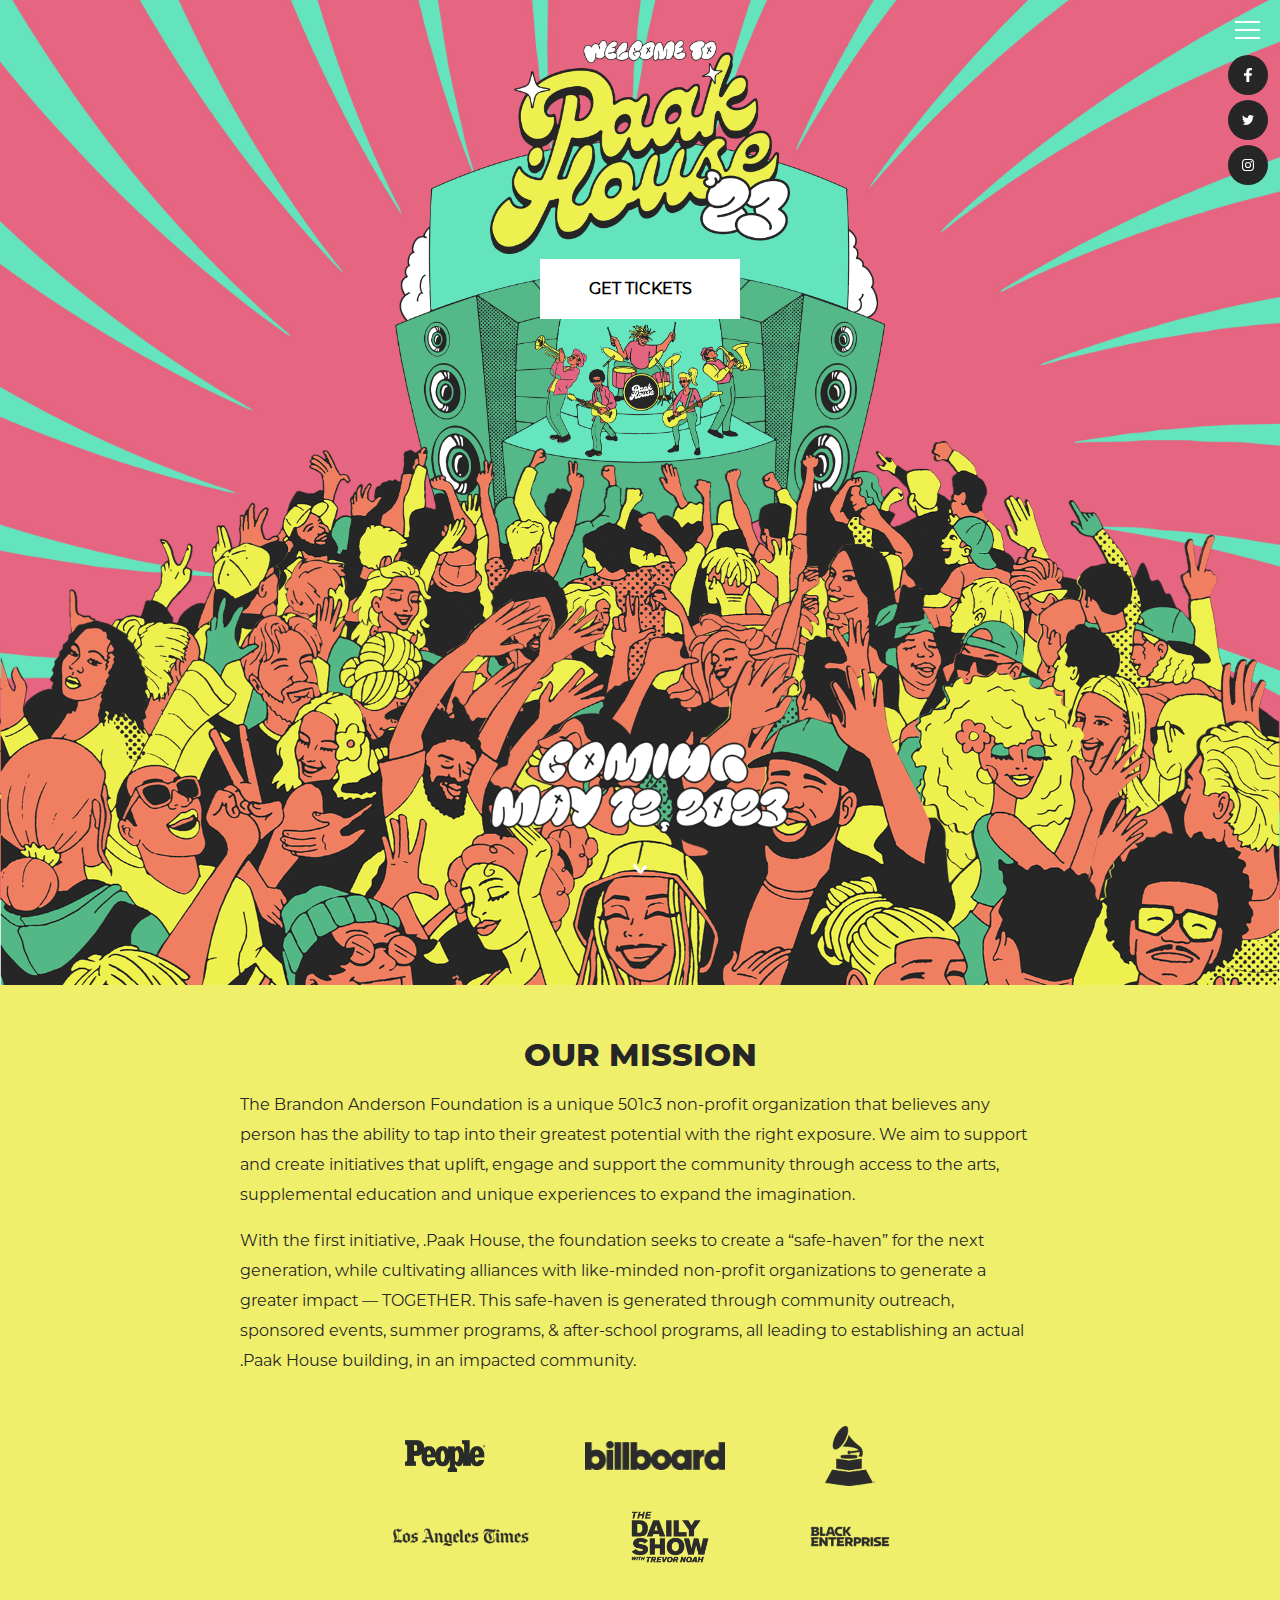
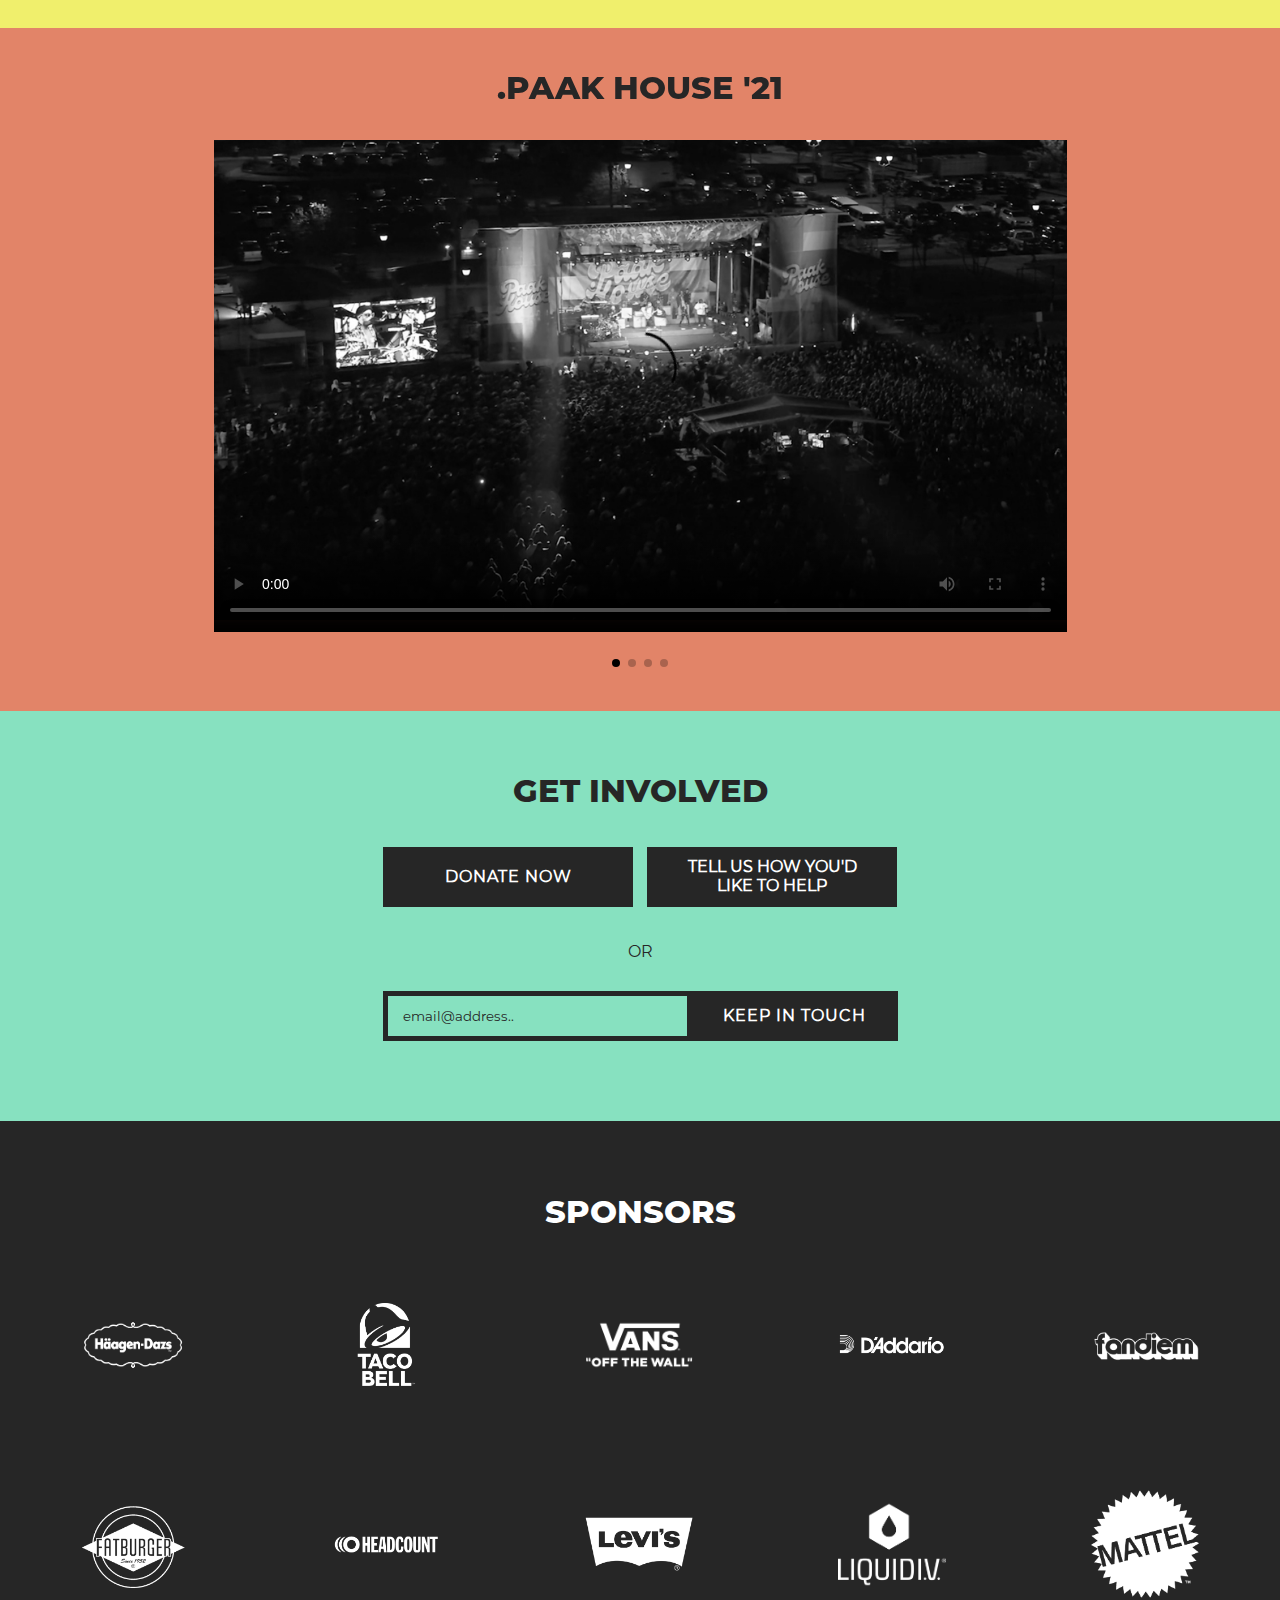
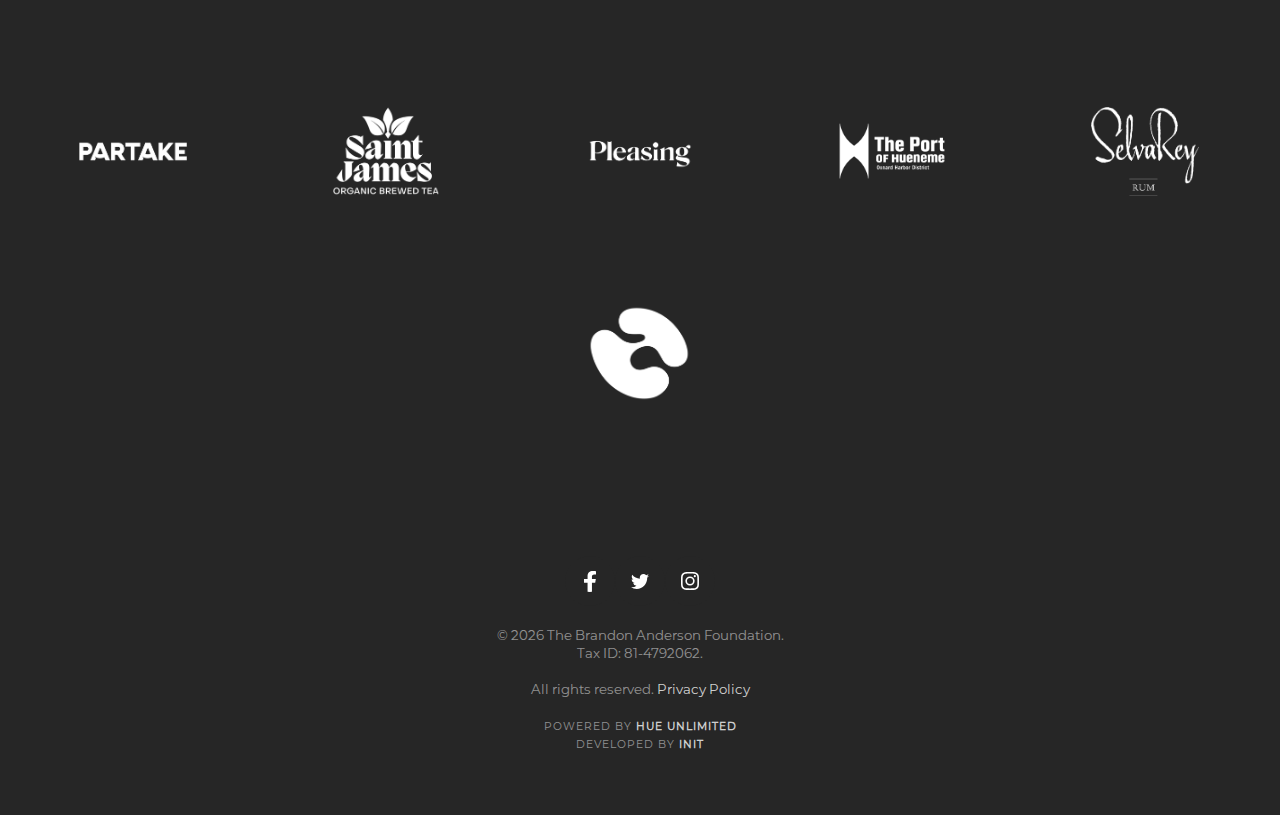
==== index.html @ ff780c72 "add vans and saint james logos to sponsors" ====
<!DOCTYPE html>
<html lang="en">
	<head>
		<meta charset="UTF-8">
		<meta name="viewport" content="width=device-width, initial-scale=1, shrink-to-fit=no">
		<meta name="format-detection" content="telephone=no">
		<title>.Paak House</title>

		<!-- favicon -->
		<link rel="apple-touch-icon" sizes="180x180" href="favicon/apple-touch-icon.png">
		<link rel="icon" type="image/png" sizes="32x32" href="favicon/favicon-32x32.png">
		<link rel="icon" type="image/png" sizes="16x16" href="favicon/favicon-16x16.png">
		<link rel="manifest" href="favicon/site.webmanifest">

		<!-- stylesheet -->
		<link rel="stylesheet" type="text/css" href="assets/scss/style.css?refresh">

		<!-- social -->
		<meta property="fb:app_id" content="694390470709560" />
		<link rel="canonical" href="http://paakhouse.org" />
	    <meta property="og:locale" content="en_US" />
	    <meta property="og:type" content="website" />
	    <meta property="og:title" content=".Paak House" />
	    <meta
	      property="og:description"
	      content="Spearheading Initiatives to uplift the underprivileged through Music x Education x Spiritual Wellness."
	    />
	    <meta property="og:url" content="http://paakhouse.org" />
	    <meta property="og:site_name" content=".Paak House" />
	    <meta
	      property="og:image"
	      content="https://paakhouse.org/assets/img/fb_socialCard.jpg"
	    />
	    <meta
	      property="og:image:secure_url"
	      content="https://paakhouse.org/assets/img/tw_socialCard.jpg"
	    />
	    <meta name="twitter:card" content="summary_large_image" />
	    <meta
	      name="twitter:description"
	      content="Spearheading Initiatives to uplift the underprivileged through Music x Education x Spiritual Wellness."
	    />
	    <meta name="twitter:title" content=".Paak House" />
	    <meta name="twitter:site" content="@paakhouse" />
	    <meta
	      name="twitter:image"
	      content="https://paakhouse.org/assets/img/tw_socialCard.jpg"
	    />

		<!-- Facebook Pixel Code -->
		<script>
		  !function(f,b,e,v,n,t,s)
		  {if(f.fbq)return;n=f.fbq=function(){n.callMethod?
		  n.callMethod.apply(n,arguments):n.queue.push(arguments)};
		  if(!f._fbq)f._fbq=n;n.push=n;n.loaded=!0;n.version='2.0';
		  n.queue=[];t=b.createElement(e);t.async=!0;
		  t.src=v;s=b.getElementsByTagName(e)[0];
		  s.parentNode.insertBefore(t,s)}(window, document,'script',
		  'https://connect.facebook.net/en_US/fbevents.js');
		  fbq('init', '313720513056431');
		  fbq('track', 'PageView');
		</script>
		<noscript><img height="1" width="1" style="display:none"
		  src="https://www.facebook.com/tr?id=313720513056431&ev=PageView&noscript=1"
		/></noscript>
		<!-- End Facebook Pixel Code -->

	</head>
	<body>

		<div id="loading"></div>

		<header>
			<div id="menu">
				<span></span>
				<span></span>
				<span></span>
			</div>
			<div id="socialLinks">
				<a href="https://facebook.com/paakhouse" target="_BLANK" class="facebook">
					<img src="assets/img/facebook.svg" alt="Facebook" />
				</a>
				<a href="https://twitter.com/paakhouse" target="_BLANK" class="twitter">
					<img src="assets/img/twitter.svg"alt="Twitter" />
				</a>
				<a href="https://instagram.com/paakhouse" target="_BLANK" class="instagram">
					<img src="assets/img/instagram.svg"alt="Instagram" />
				</a>
			</div>
			<nav>
				<!-- <button class="dice-widget-btn" data-dice-id="6197f72ee5a5ad0001d8c41d">Tickets</button> -->
				<a href="https://paakhouse.frontgatetickets.com" target="_BLANK">Tickets</a>
				<button class="about-btn scroll" data-scroll="about">Mission</button>
				<button class="events-btn scroll" data-scroll="videos">Events</button>
				<a href="https://www.paypal.com/cgi-bin/webscr?cmd=_s-xclick&amp;hosted_button_id=SMETJSF4EZ74L" target="_blank">Donate</a>
				<a href="mailto:info@paakhouse.org?subject=.Paak House In The Park">Contact</a>
			</nav>
		</header>

		<div id="splash">
			<div class="arrow scroll" data-scroll="about"></div>
			<section id="splashCopy">
				<div class="tagline">
					<!-- Welcome To -->
				</div>
				<div class="comingSoon">
					<img src="assets/img/2023/coming-soon.png" alt="" />
				</div>
				<div id="logo" data-parallax='{"y" : 100, "smoothness": 10}'>
					<img src="assets/img/2023/logo.png" alt="" />
					<!-- <button class="dice-widget-btn" data-dice-id="6197f72ee5a5ad0001d8c41d">Get Tickets</button> -->
					<a class="button" href="https://paakhouse.frontgatetickets.com" target="_BLANK">Get Tickets</a>
				</div>
				<div id="stage" data-parallax='{"y" : 400, "smoothness": 10}'>
					<img src="assets/img/2023/stage.png" alt="" />
				</div>
				<div id="crowd3">
					<img src="assets/img/2023/crowd3.png" alt="" data-parallax='{"y" : 300, "smoothness": 10}' />
				</div>
				<div id="crowd2">
					<img src="assets/img/2023/crowd2.png" alt="" data-parallax='{"y" : 200, "smoothness": 10}' />
				</div>
				<div id="crowd1">
					<img src="assets/img/2023/crowd1.png" alt="" data-parallax='{"y" : 100, "smoothness": 10}' />
				</div>
			</section>
		</div>

		<div id="about">
			<section>
				<!-- <div class="stream">
					<h3>Can't Make It?</h3>
					<a href="https://www.momenthouse.com/paakhouse" target="_BLANK" class="button">Join The Stream</a>
				</div> -->
				<h2>Our Mission</h2>
				<p>
					The Brandon Anderson Foundation is a unique 501c3 non-profit organization that believes any person has the ability to tap into their greatest potential with the right exposure. We aim to support and create initiatives that uplift, engage and support the community through access to the arts, supplemental education and unique experiences to expand the imagination.
				</p>
				<p>
					With the first initiative, .Paak House, the foundation seeks to create a “safe-haven” for the next generation, while cultivating alliances with like-minded non-profit organizations to generate a greater impact — TOGETHER. This safe-haven is generated through community outreach, sponsored events, summer programs, & after-school programs, all leading to establishing an actual .Paak House building, in an impacted community.
				</p>
				<div id="news">
					<a id="people" href="https://people.com/music/anderson-paak-bringing-paak-house-charity-concert-back-to-hometown" target="_blank">
						<img src="assets/img/press/people_logo.png" alt="People Magazine">
					</a>
					<a id="billboards" href="https://www.billboard.com/articles/columns/hip-hop/8054993/anderson-paak-house-in-the-park-los-angeles" target="_blank">
						<img src="assets/img/press/billboard_logo.png" alt="Billboard">
					</a>
					<a id="grammys" href="https://www.grammy.com/grammys/news/raphael-saadiq-jhene-aiko-join-anderson-paaks-foundation-concert" target="_blank">
						<img src="assets/img/press/grammys_logo.png" alt="Grammys">
					</a>
					<a id="latimes" href="https://www.latimes.com/entertainment/music/la-paak-house-event-at-macarthur-park-20181210-story.html" target="_blank">
						<img src="assets/img/press/latimes_logo.png" alt="Los Angeles Times">
					</a>
					<a id="dailyshow" href="https://www.youtube.com/watch?v=9ChWqPYSwYk" target="_blank">
						<img src="assets/img/press/dailyshow_logo.png" alt="The Daily Show with Trevor Noah">
					</a>
					<a id="blackenterprise" href="http://www.blackenterprise.com/anderson-paak-beyond-the-streets/" target="_blank">
						<img src="assets/img/press/be_logo.png" alt="Black Enterprise">
					</a>
				</div>
			</section>
		</div>

		<section id="videos">

			<div class="m-scooch m-fluid m-scooch-videos">
				<a href="#" class="nav-arrow left" data-m-slide="prev"></a>
				<a href="#" class="nav-arrow right" data-m-slide="next"></a>

				<div class="m-scooch-inner">

					<article class="m-item">
						<h3>.Paak House '21</h3>
						<video class="m-item" id="recap" preload="meta" controls="true" poster="assets/video/pitp_2021.jpg">
							<source src="assets/video/pitp_2021.mp4" type="video/mp4" />
						</video>
					</article>

					<article class="m-item">
						<h3>.Paak House '19</h3>
						<video class="m-item" id="recap" preload="meta" controls="true" poster="assets/video/pitp_2019.jpg">
							<source src="assets/video/pitp_2019.mp4" type="video/mp4" />
						</video>
					</article>

					<article class="m-item">
						<h3>.Paak House '18</h3>
						<video class="m-item" id="recap" preload="meta" controls="true" poster="assets/video/pitp_2018.jpg">
							<source src="assets/video/pitp_2018.mp4" type="video/mp4" />
						</video>
					</article>

					<!-- <article class="m-item">
						<h3>.Paak House In The Streets '18</h3>
						<video class="m-item" id="recap" preload="meta" controls="true" poster="assets/video/pits_2018.jpg">
							<source src="assets/video/pits_2018.mp4" type="video/mp4" />
						</video>
					</article> -->

					<article class="m-item">
						<h3>.Paak House '17</h3>
						<video class="m-item m-active" id="lastYear" preload="meta" controls="true" poster="assets/video/pitp_2017.jpg">
							<source src="assets/video/pitp_2017.mp4" type="video/mp4" />
						</video>
					</article>

				</div>

				<div class="m-scooch-controls m-scooch-bulleted">
				    <a href="#" data-m-slide="1"></a>
				    <a href="#" data-m-slide="2"></a>
				    <a href="#" data-m-slide="3"></a>
				    <a href="#" data-m-slide="4"></a>
				    <!-- <a href="#" data-m-slide="5"></a> -->
				</div>

			</div>
		</section>

		<!-- <section id="photos">

			<div class="m-scooch m-fluid m-scooch-photos">
				<a href="#" class="nav-arrow left" data-m-slide="prev"></a>
				<a href="#" class="nav-arrow right" data-m-slide="next"></a>
				<div class="m-scooch-inner">
					<article class="m-item m-active">
						<div class="photoWrap">
							<div class="photo" data-scale="topLeft" style="background:url('assets/img/photos/2019/park/5.jpg')no-repeat scroll center / cover"></div>
							<div class="photo" data-scale="topRight" style="background:url('assets/img/photos/2019/park/6.jpg')no-repeat scroll center / cover"></div>
							<div class="photo" data-scale="bottomLeft" style="background:url('assets/img/photos/2019/park/7.jpg')no-repeat scroll center / cover"></div>
							<div class="photo" data-scale="bottomRight" style="background:url('assets/img/photos/2019/park/8.jpg')no-repeat scroll center / cover"></div>
						</div>
					</article>
					<article class="m-item">
						<div class="photoWrap">
							<div class="photo" data-scale="topLeft" style="background:url('assets/img/photos/2019/park/1.jpg')no-repeat scroll center / cover"></div>
							<div class="photo" data-scale="topRight" style="background:url('assets/img/photos/2019/park/2.jpg')no-repeat scroll center / cover"></div>
							<div class="photo" data-scale="bottomLeft" style="background:url('assets/img/photos/2019/park/3.jpg')no-repeat scroll center / cover"></div>
							<div class="photo" data-scale="bottomRight" style="background:url('assets/img/photos/2019/park/4.jpg')no-repeat scroll center / cover"></div>
						</div>
					</article>
					<article class="m-item">
						<div class="photoWrap">
							<div class="photo" data-scale="topLeft" style="background:url('assets/img/photos/2019/park/9.jpg')no-repeat scroll center / cover"></div>
							<div class="photo" data-scale="topRight" style="background:url('assets/img/photos/2019/park/10.jpg')no-repeat scroll center / cover"></div>
							<div class="photo" data-scale="bottomLeft" style="background:url('assets/img/photos/2019/park/11.jpg')no-repeat scroll center / cover"></div>
							<div class="photo" data-scale="bottomRight" style="background:url('assets/img/photos/2019/park/12.jpg')no-repeat scroll center / cover"></div>
						</div>
					</article>
					<article class="m-item">
						<div class="photoWrap">
							<div class="photo" data-scale="topLeft" style="background:url('assets/img/photos/2019/park/13.jpg')no-repeat scroll top center / cover"></div>
							<div class="photo" data-scale="topRight" style="background:url('assets/img/photos/2019/park/14.jpg')no-repeat scroll center / cover"></div>
							<div class="photo" data-scale="bottomLeft" style="background:url('assets/img/photos/2019/park/15.jpg')no-repeat scroll center / cover"></div>
							<div class="photo" data-scale="bottomRight" style="background:url('assets/img/photos/2019/park/16.jpg')no-repeat scroll center / cover"></div>
						</div>
					</article>
					<article class="m-item">
						<div class="photoWrap">
							<div class="photo" data-scale="topLeft" style="background:url('assets/img/photos/2019/park/17.jpg')no-repeat scroll center / cover"></div>
							<div class="photo" data-scale="topRight" style="background:url('assets/img/photos/2019/park/18.jpg')no-repeat scroll center / cover"></div>
							<div class="photo" data-scale="bottomLeft" style="background:url('assets/img/photos/2019/park/19.jpg')no-repeat scroll center / cover"></div>
							<div class="photo" data-scale="bottomRight" style="background:url('assets/img/photos/2019/park/20.jpg')no-repeat scroll center / cover"></div>
						</div>
					</article>
					<article class="m-item">
						<div class="photoWrap">
							<div class="photo" data-scale="topLeft" style="background:url('assets/img/photos/2019/park/21.jpg')no-repeat scroll center / cover"></div>
							<div class="photo" data-scale="topRight" style="background:url('assets/img/photos/2019/park/22.jpg')no-repeat scroll center / cover"></div>
							<div class="photo" data-scale="bottomLeft" style="background:url('assets/img/photos/2019/park/23.jpg')no-repeat scroll center / cover"></div>
							<div class="photo" data-scale="bottomRight" style="background:url('assets/img/photos/2019/park/24.jpg')no-repeat scroll center / cover"></div>
						</div>
					</article>

					<article class="m-item">
						<div class="photoWrap">
							<div class="photo" data-scale="topLeft" style="background:url('assets/img/photos/2018/park/1.jpg')no-repeat scroll center / cover"></div>
							<div class="photo" data-scale="topRight" style="background:url('assets/img/photos/2018/park/2.jpg')no-repeat scroll center / cover"></div>
							<div class="photo" data-scale="bottomLeft" style="background:url('assets/img/photos/2018/park/3.jpg')no-repeat scroll center / cover"></div>
							<div class="photo" data-scale="bottomRight" style="background:url('assets/img/photos/2018/park/4.jpg')no-repeat scroll center / cover"></div>
						</div>
					</article>
					<article class="m-item">
						<div class="photoWrap">
							<div class="photo" data-scale="topLeft" style="background:url('assets/img/photos/2018/park/5.jpg')no-repeat scroll center / cover"></div>
							<div class="photo" data-scale="topRight" style="background:url('assets/img/photos/2018/park/6.jpg')no-repeat scroll center / cover"></div>
							<div class="photo" data-scale="bottomLeft" style="background:url('assets/img/photos/2018/park/7.jpg')no-repeat scroll center / cover"></div>
							<div class="photo" data-scale="bottomRight" style="background:url('assets/img/photos/2018/park/8.jpg')no-repeat scroll center / cover"></div>
						</div>
					</article>
					<article class="m-item">
						<div class="photoWrap">
							<div class="photo" data-scale="topLeft" style="background:url('assets/img/photos/2018/park/9.jpg')no-repeat scroll center / cover"></div>
							<div class="photo" data-scale="topRight" style="background:url('assets/img/photos/2018/park/10.jpg')no-repeat scroll center / cover"></div>
							<div class="photo" data-scale="bottomLeft" style="background:url('assets/img/photos/2018/park/11.jpg')no-repeat scroll center / cover"></div>
							<div class="photo" data-scale="bottomRight" style="background:url('assets/img/photos/2018/park/12.jpg')no-repeat scroll center / cover"></div>
						</div>
					</article>
					<article class="m-item">
						<div class="photoWrap">
							<div class="photo" data-scale="topLeft" style="background:url('assets/img/photos/2018/park/13.jpg')no-repeat scroll center / cover"></div>
							<div class="photo" data-scale="topRight" style="background:url('assets/img/photos/2018/park/14.jpg')no-repeat scroll center / cover"></div>
							<div class="photo" data-scale="bottomLeft" style="background:url('assets/img/photos/2018/park/15.jpg')no-repeat scroll center / cover"></div>
							<div class="photo" data-scale="bottomRight" style="background:url('assets/img/photos/2018/park/16.jpg')no-repeat scroll center / cover"></div>
						</div>
					</article>
					<article class="m-item">
						<div class="photoWrap">
							<div class="photo" data-scale="topLeft" style="background:url('assets/img/photos/2018/park/17.jpg')no-repeat scroll center / cover"></div>
							<div class="photo" data-scale="topRight" style="background:url('assets/img/photos/2018/park/18.jpg')no-repeat scroll center / cover"></div>
							<div class="photo" data-scale="bottomLeft" style="background:url('assets/img/photos/2018/park/19.jpg')no-repeat scroll center / cover"></div>
							<div class="photo" data-scale="bottomRight" style="background:url('assets/img/photos/2018/park/20.jpg')no-repeat scroll center / cover"></div>
						</div>
					</article>

					<article class="m-item">
						<div class="photoWrap">
							<div class="photo" data-scale="topLeft" style="background:url('assets/img/photos/2018/streets/1.jpg')no-repeat scroll center / cover"></div>
							<div class="photo" data-scale="topRight" style="background:url('assets/img/photos/2018/streets/2.jpg')no-repeat scroll center / cover"></div>
							<div class="photo" data-scale="bottomLeft" style="background:url('assets/img/photos/2018/streets/3.jpg')no-repeat scroll center / cover"></div>
							<div class="photo" data-scale="bottomRight" style="background:url('assets/img/photos/2018/streets/4.jpg')no-repeat scroll center / cover"></div>
						</div>
					</article>
					<article class="m-item">
						<div class="photoWrap">
							<div class="photo" data-scale="topLeft" style="background:url('assets/img/photos/2018/streets/5.jpg')no-repeat scroll center / cover"></div>
							<div class="photo" data-scale="topRight" style="background:url('assets/img/photos/2018/streets/6.jpg')no-repeat scroll center / cover"></div>
							<div class="photo" data-scale="bottomLeft" style="background:url('assets/img/photos/2018/streets/7.jpg')no-repeat scroll center / cover"></div>
							<div class="photo" data-scale="bottomRight" style="background:url('assets/img/photos/2018/streets/8.jpg')no-repeat scroll center / cover"></div>
						</div>
					</article>

					<article class="m-item">
						<div class="photoWrap">
							<div class="photo" data-scale="topLeft" style="background:url('assets/img/photos/2017/park/6.jpg')no-repeat scroll center / cover"></div>
							<div class="photo" data-scale="topRight" style="background:url('assets/img/photos/2017/park/1.jpg')no-repeat scroll center / cover"></div>
							<div class="photo" data-scale="bottomLeft" style="background:url('assets/img/photos/2017/park/2.jpg')no-repeat scroll center / cover"></div>
							<div class="photo" data-scale="bottomRight" style="background:url('assets/img/photos/2017/park/3.jpg')no-repeat scroll center / cover"></div>
						</div>
					</article>
					<article class="m-item">
						<div class="photoWrap">
							<div class="photo" data-scale="topLeft" style="background:url('assets/img/photos/2017/park/4.jpg')no-repeat scroll center / cover"></div>
							<div class="photo" data-scale="topRight" style="background:url('assets/img/photos/2017/park/5.jpg')no-repeat scroll center / cover"></div>
							<div class="photo" data-scale="bottomLeft" style="background:url('assets/img/photos/2017/park/27.jpg')no-repeat scroll center / cover"></div>
							<div class="photo" data-scale="bottomRight" style="background:url('assets/img/photos/2017/park/7.jpg')no-repeat scroll center / cover"></div>
						</div>
					</article>
					<article class="m-item">
						<div class="photoWrap">
							<div class="photo" data-scale="topLeft" style="background:url('assets/img/photos/2017/park/10.jpg')no-repeat scroll center / cover"></div>
							<div class="photo" data-scale="topRight" style="background:url('assets/img/photos/2017/park/11.jpg')no-repeat scroll center / cover"></div>
							<div class="photo" data-scale="bottomLeft" style="background:url('assets/img/photos/2017/park/12.jpg')no-repeat scroll center / cover"></div>
							<div class="photo" data-scale="bottomRight" style="background:url('assets/img/photos/2017/park/13.jpg')no-repeat scroll center / cover"></div>
						</div>
					</article>
					<article class="m-item">
						<div class="photoWrap">
							<div class="photo" data-scale="topLeft" style="background:url('assets/img/photos/2017/park/14.jpg')no-repeat scroll center / cover"></div>
							<div class="photo" data-scale="topRight" style="background:url('assets/img/photos/2017/park/15.jpg')no-repeat scroll center / cover"></div>
							<div class="photo" data-scale="bottomLeft" style="background:url('assets/img/photos/2017/park/16.jpg')no-repeat scroll center / cover"></div>
							<div class="photo" data-scale="bottomRight" style="background:url('assets/img/photos/2017/park/17.jpg')no-repeat scroll center / cover"></div>
						</div>
					</article>
					<article class="m-item">
						<div class="photoWrap">
							<div class="photo" data-scale="topLeft" style="background:url('assets/img/photos/2017/park/18.jpg')no-repeat scroll center / cover"></div>
							<div class="photo" data-scale="topRight" style="background:url('assets/img/photos/2017/park/19.jpg')no-repeat scroll center / cover"></div>
							<div class="photo" data-scale="bottomLeft" style="background:url('assets/img/photos/2017/park/20.jpg')no-repeat scroll center / cover"></div>
							<div class="photo" data-scale="bottomRight" style="background:url('assets/img/photos/2017/park/21.jpg')no-repeat scroll center / cover"></div>
						</div>
					</article>
					<article class="m-item">
						<div class="photoWrap">
							<div class="photo" data-scale="topLeft" style="background:url('assets/img/photos/2017/park/22.jpg')no-repeat scroll center / cover"></div>
							<div class="photo" data-scale="topRight" style="background:url('assets/img/photos/2017/park/23.jpg')no-repeat scroll center / cover"></div>
							<div class="photo" data-scale="bottomLeft" style="background:url('assets/img/photos/2017/park/24.jpg')no-repeat scroll center / cover"></div>
							<div class="photo" data-scale="bottomRight" style="background:url('assets/img/photos/2017/park/25.jpg')no-repeat scroll center / cover"></div>
						</div>
					</article>
				</div>
			</div>
		</section> -->

		<section id="cta">
			<h3>Get Involved</h3>
			<a class="donate-btn button" href="https://www.paypal.com/cgi-bin/webscr?cmd=_s-xclick&amp;hosted_button_id=SMETJSF4EZ74L" target="_blank">Donate Now</a>
			<a class="tell-btn button" href="mailto:info@paakhouse.org?subject=.Paak House In The Park" target="_blank">Tell Us How You'd <br /> Like To Help</a>
			<span class="or">OR</span>
			<!-- <form action="https://paakhouse.us17.list-manage.com/subscribe/post" method="get" id="newsletterFrm" /> -->
			<form action="https://andersonpaak.us20.list-manage.com/subscribe/post" method="get" id="newsletterFrm" />
				<input type="email" value="" name="EMAIL" class="required email" id="mce-EMAIL" placeholder="email@address..">
				<input type="hidden" name="u" value="ba019c6be008d79b7b06e3f50">
				<input type="hidden" name="id" value="9866411023">
				<!-- <input type="hidden" name="u" value="69b71c72b33d025a961001ee5">
				<input type="hidden" name="id" value="6c6a5205bf"> -->
				<!-- security-->
			    <div style="position: absolute; left: -5000px;" aria-hidden="true"><input type="text" name="b_69b71c72b33d025a961001ee5_6c6a5205bf" tabindex="-1" value=""></div>
			    <button type="submit" class="submit-btn button">Keep In Touch</button>
			    <div class="responseMessage"></div>
			</form>
		</section>

		<footer>
			<section id="sponsors">
				<h3>Sponsors</h3>
				<div class="wrap">
					<a href="https://icecream.com/us/en/brands/haagen-dazs" target="_BLANK">
						<img src="assets/img/2023/sponsors/haagen-dazs.png" alt="Haagen Dazs" />
					</a>
					<a id="tacoBell" href="https://tacobell.com" target="_BLANK">
						<img src="assets/img/2023/sponsors/taco-bell.png" alt="Taco Bell" />
					</a>
					<a id="vans" href="https://vans.com" target="_BLANK">
						<img src="assets/img/2023/sponsors/vans.png" alt="Vans" />
					</a>
					<a href="https://daddario.com" target="_BLANK">
						<img src="assets/img/2023/sponsors/daddario.png" alt="Daddario" />
					</a>
					<a href="https://fandiem.com" target="_BLANK">
						<img src="assets/img/2023/sponsors/fandiem.png" alt="Fandiem" />
					</a>
					<a href="https://fatburger.com" target="_BLANK">
						<img src="assets/img/2023/sponsors/fatburger.png" alt="Fat Burger" />
					</a>
					<a href="https://headcount.org" target="_BLANK">
						<img src="assets/img/2023/sponsors/headcount.png" alt="Head Count" />
					</a>
					<a href="https://levi.com/US/en_US" target="_BLANK">
						<img src="assets/img/2023/sponsors/levis.png" alt="Levis" />
					</a>
					<a href="https://liquid-iv.com" target="_BLANK">
						<img src="assets/img/2023/sponsors/liquid-iv.png" alt="Liquid I.V." />
					</a>
					<a href="https://shop.mattel.com" target="_BLANK">
						<img src="assets/img/2023/sponsors/mattel.png" alt="Mattel" />
					</a>
					<a href="https://partakefoods.com" target="_BLANK">
						<img src="assets/img/2023/sponsors/partake.png" alt="Partake" />
					</a>
					<a href="https://saintjamesicedtea.com" target="_BLANK">
						<img src="assets/img/2023/sponsors/saint-james.png" alt="Saint James" />
					</a>
					<a href="https://pleasing.com" target="_BLANK">
						<img src="assets/img/2023/sponsors/pleasing.png" alt="Pleasing" />
					</a>
					<a href="https://portofhueneme.org" target="_BLANK">
						<img src="assets/img/2023/sponsors/poh.png" alt="POH" />
					</a>
					<a href="https://selvarey.com" target="_BLANK">
						<img src="assets/img/2023/sponsors/selvaRey.png" alt="Selva Rey" />
					</a>
					<a href="https://hueunlimited.com" target="_BLANK">
						<img src="assets/img/2023/sponsors/hue.png" alt="Hue Unlimited" />
					</a>
					<!-- <a id="vans" href="https://www.vans.com" target="_BLANK">
						<img src="assets/img/2023/sponsors/vans.png" alt="Vans" />
					</a>
					<a id="selvaRey" href="https://selvarey.com/" target="_BLANK">
						<img src="assets/img/2023/sponsors/SelvaRey-Logo.png" alt="SeelvaRey" />
					</a>
					<a id="spotify" href="https://www.spotify.com" target="_BLANK">
						<img src="assets/img/2023/sponsors/Spotify-Logo.png" alt="Spotify" />
					</a>
					<a id="chicasTacos" href="https://chicastacos.com/" target="_BLANK">
						<img src="assets/img/2023/sponsors/Chicas-Tacos-Logo.png" alt="Chicas Tacos" />
					</a>
					<a id="calirosa" href="https://www.calirosatequila.com/" target="_BLANK">
						<img src="assets/img/2023/sponsors/Calirosa-Logo.png" alt="Calirosa" />
					</a>
					<a id="dAddario" href="https://www.daddario.com/" target="_BLANK">
						<img src="assets/img/2023/sponsors/DAddario-Logo.png" alt="D'Addario" />
					</a>
					<a id="essentia" href="https://essentiawater.com/" target="_BLANK">
						<img src="assets/img/2023/sponsors/Essentia-Logo.png" alt="Essentia" />
					</a>
					<a id="vose" href="https://vosswater.com/" target="_BLANK">
						<img src="assets/img/2023/sponsors/Voss-Logo.png" alt="Vose" />
					</a> -->
				</div>
			</section>
			<div id="socialLinks">
				<a href="https://facebook.com/paakhouse" target="_BLANK" class="facebook">
					<img src="assets/img/facebook.svg" alt="Facebook" />
				</a>
				<a href="https://twitter.com/paakhouse" target="_BLANK" class="twitter">
					<img src="assets/img/twitter.svg"alt="Twitter" />
				</a>
				<a href="https://instagram.com/paakhouse" target="_BLANK" class="instagram">
					<img src="assets/img/instagram.svg"alt="Instagram" />
				</a>
			</div>
			<p class="legal">
				<span>© <span class="fullYear"></span> The Brandon Anderson Foundation.</span>
				<span>Tax ID: 81-4792062.</span>
 				<br />
 				All rights reserved. <a href="privacy.html" target="_BLANK" class="policy">Privacy Policy</a>
 			</p>
 			<p class="signature">
 				<span>Powered by <a href="https://hueunlimited.com" target="_BLANK">Hue Unlimited</a></span>
 				<span>Developed by <a href="https://theinitgroup.com" target="_BLANK">INiT</a></span>
 			</p>
		</footer>

		<!-- jQuery script -->
	    <script
		  src="https://code.jquery.com/jquery-3.3.1.min.js"
		  integrity="sha256-FgpCb/KJQlLNfOu91ta32o/NMZxltwRo8QtmkMRdAu8="
		  crossorigin="anonymous">
		</script>

		<!-- Custom script -->
		<script type="text/javascript" src="assets/js/custom.js?foo"></script>

		<div id="dice-overlay-widget"></div>
		<script src="https://widgets.dice.fm/dice-overlay-widget.js" type="text/javascript"></script>
		<script type="text/javascript">
			DiceOverlayWidget.create({});
		</script>

	</body>
</html>
---- assets/scss/style.css ----
@import url("https://fonts.googleapis.com/css?family=Montserrat:500,700i,800,900i&display=swap");
@font-face {
  font-family: "genty";
  src: url("../fonts/genty/genty-regular.woff2") format("woff2"), url("../fonts/genty/genty-regular.woff") format("woff"), url("../fonts/genty/genty-regular.ttf") format("ttf"), url("../fonts/genty/genty-regular.svg") format("svg");
}
@font-face {
  font-family: "montserrat-regular";
  src: url("../fonts/montserrat/Montserrat-Regular.woff2") format("woff2"), url("../fonts/montserrat/Montserrat-Regular.woff") format("woff"), url("../fonts/montserrat/Montserrat-Regular.ttf") format("ttf"), url("../fonts/montserrat/Montserrat-Regular.svg") format("svg");
}
@font-face {
  font-family: "montserrat-extrabold";
  src: url("../fonts/montserrat/Montserrat-ExtraBold.woff2") format("woff2"), url("../fonts/montserrat/Montserrat-ExtraBold.woff") format("woff"), url("../fonts/montserrat/Montserrat-ExtraBold.ttf") format("ttf"), url("../fonts/montserrat/Montserrat-ExtraBold.svg") format("svg");
}
@font-face {
  font-family: "pomelo";
  src: url("../fonts/pomelo/Pomelo.woff2") format("woff2"), url("../fonts/pomelo/Pomelo.woff") format("woff"), url("../fonts/pomelo/Pomelo.ttf") format("ttf"), url("../fonts/pomelo/Pomelo.svg") format("svg");
}
@keyframes spinner {
  0% {
    transform: translate3d(-50%, -50%, 0) rotate(0deg);
  }
  100% {
    transform: translate3d(-50%, -50%, 0) rotate(360deg);
  }
}
#loading::before {
  animation: 1.5s linear infinite spinner;
  animation-play-state: inherit;
  border: solid 5px #262626;
  border-bottom-color: #d56c81;
  border-radius: 50%;
  content: "";
  height: 40px;
  width: 40px;
  position: absolute;
  top: 50%;
  left: 50%;
  transform: translate3d(-50%, -50%, 0);
  will-change: transform;
}

#loading {
  position: fixed;
  top: 0;
  left: 0;
  right: 0;
  bottom: 0;
  z-index: 9999999;
  background: black;
  opacity: 1;
  transition: all 1s ease-in-out;
}
#loading.show {
  opacity: 0;
  pointer-events: none;
  transition: all 1s ease-in-out;
}

html,
body {
  margin: 0;
  padding: 0;
  font-family: "montserrat-regular", sans-serif;
  height: 100%;
}
html.freeze,
body.freeze {
  overflow: hidden;
}

#privacy section {
  max-width: 1000px;
  margin: 0 auto;
  padding: 40px;
}

h1, h2, h3, h4, h5, h6 {
  font-family: "montserrat-extrabold", sans-serif;
  font-weight: normal;
  text-transform: uppercase;
}

h2 {
  font-size: 2rem;
}

h3 {
  font-size: 1.4rem;
}

a {
  text-decoration: none;
}
a:hover {
  cursor: pointer;
}

@-webkit-keyframes bounce {
  0%, 20%, 50%, 80%, 100% {
    transform: translateY(1px);
  }
  40% {
    transform: translateY(-3px);
  }
  60% {
    transform: translateY(-1px);
  }
}
@-moz-keyframes bounce {
  0%, 20%, 50%, 80%, 100% {
    transform: translateY(1px);
  }
  40% {
    transform: translateY(-3px);
  }
  60% {
    transform: translateY(-1px);
  }
}
@-o-keyframes bounce {
  0%, 20%, 50%, 80%, 100% {
    transform: translateY(1px);
  }
  40% {
    transform: translateY(-3px);
  }
  60% {
    transform: translateY(-1px);
  }
}
@keyframes bounce {
  0%, 20%, 50%, 80%, 100% {
    transform: translateY(1px);
  }
  40% {
    transform: translateY(-3px);
  }
  60% {
    transform: translateY(-1px);
  }
}
button:focus {
  outline: none;
}

#dice-overlay-widget {
  position: relative;
  z-index: 9999;
}

.dice-widget-btn,
.button {
  font-size: 12pt;
  border: none;
  background: #262626;
  color: #f0ef6c;
  text-decoration: none;
  line-height: 60px;
  height: 60px;
  vertical-align: top;
  width: 100%;
  display: inline-block;
  font-weight: 800;
  text-transform: uppercase;
  margin: 5px;
  text-align: center;
  transition: all 0.2s ease-in-out;
  box-sizing: border-box;
  padding: 0 10px;
}
.dice-widget-btn:hover,
.button:hover {
  background: black;
  color: #f0ef6c;
}

header {
  position: fixed;
  right: 0;
  top: 0;
  z-index: 9998;
  opacity: 0;
}
header #menu {
  width: 25px;
  display: block;
  margin-top: 15px;
  position: absolute;
  right: -40px;
  top: 0;
  z-index: 9992;
  transition: all 0.3s ease-in-out;
}
header #menu span {
  width: 100%;
  height: 2px;
  background: white;
  display: block;
  margin-top: 6px;
  opacity: 1;
  transition: all 0.2s ease-in-out;
}
header #menu:hover {
  cursor: pointer;
}
header #socialLinks {
  position: absolute;
  right: -40px;
  top: 50px;
  flex-direction: column;
  transition: all 0.3s ease-in-out;
  z-index: 9992;
}
header #socialLinks a {
  width: 20px;
  height: 20px;
  margin: 5px 0 0;
  transition: all 0.3s ease-in-out;
}
header.show {
  opacity: 1;
}
header.show #menu {
  right: 20px;
  transition: all 0.3s ease-in-out;
}
header.show #socialLinks {
  right: 12px;
  transition: all 0.3s ease-in-out;
}
header nav {
  background: black;
  box-sizing: border-box;
  padding: 25px 75px 25px 25px;
  transform: translate(0, -300px);
  transition: all 0.5s ease-in-out;
  position: relative;
  z-index: 9991;
}
header nav .dice-widget-btn,
header nav button,
header nav a {
  font-size: 18pt;
  margin: 0;
  padding: 0;
  display: block;
  border: none;
  color: white;
  background: none;
  text-decoration: none;
  text-transform: capitalize;
  line-height: 40px;
  font-family: "montserrat-regular";
  letter-spacing: 1px;
  transition: all 0.2s ease-in-out;
  width: auto;
}
header nav .dice-widget-btn.active,
header nav button.active,
header nav a.active {
  color: white;
}
header nav .dice-widget-btn:hover,
header nav button:hover,
header nav a:hover {
  cursor: pointer;
  color: white;
  transition: all 0.2s ease-in-out;
}
header nav .dice-widget-btn:focus,
header nav button:focus,
header nav a:focus {
  outline: none;
}
header.in {
  height: auto;
}
header.in #socialLinks a {
  margin: 15px 0 0;
  transition: all 0.3s ease-in-out;
}
header.in #menu span {
  transition: all 0.2s ease-in-out;
}
header.in #menu span:first-child {
  transform: translate(0, 8px) rotate(45deg);
}
header.in #menu span:nth-child(2) {
  opacity: 0;
  transform: translate(50px, 0);
}
header.in #menu span:last-child {
  transform: translate(0, -8px) rotate(-45deg);
}
header.in nav {
  transform: translate(0, 0);
  transition: all 0.5s ease-in-out;
}

#splash {
  box-sizing: border-box;
  overflow: hidden;
  display: flex;
  margin: 0 0 -215px;
  position: relative;
}
#splash:after {
  content: "";
  background: url("../img/2023/striped-bg.jpg") no-repeat scroll center/cover;
  position: fixed;
  top: 0;
  left: 0;
  right: 0;
  bottom: 0;
  z-index: 1;
}
#splash.in .arrow {
  bottom: 15px;
  transition: bottom 0.3s ease-in-out;
}
#splash .arrow {
  position: fixed;
  bottom: 0;
  left: 50%;
  width: 30px;
  height: 30px;
  z-index: 3;
  display: block;
  transition: all 0.3s ease-in-out;
  animation: bounce 2s infinite;
  margin: 0 0 0 -15px;
}
#splash .arrow:before {
  content: "";
  display: block;
  width: 10px;
  margin: 0 auto;
  height: 3px;
  background: white;
  transform: translate(-3px, 12px) rotate(50deg);
}
#splash .arrow:after {
  content: "";
  display: block;
  width: 10px;
  margin: 0 auto;
  height: 3px;
  background: white;
  transform: translate(3px, 10px) rotate(-50deg);
}
#splash .arrow:hover {
  cursor: pointer;
}
#splash #splashCopy {
  width: 100%;
  color: #f0ef6c;
  overflow: hidden;
  text-align: center;
  position: relative;
  z-index: 2;
}
#splash #splashCopy .tagline {
  text-transform: uppercase;
  font-size: 0.7rem;
  letter-spacing: 2px;
  margin: 30px 20px 100px;
}
#splash #splashCopy .tagline span {
  display: block;
  font-size: 1.6rem;
  letter-spacing: 0;
  text-transform: none;
  font-family: "genty", sans-serif;
  margin-top: 10px;
}
#splash #splashCopy #logo {
  position: absolute;
  z-index: 4;
  top: 30px;
  left: 0;
  right: 0;
}
#splash #splashCopy #logo img {
  max-width: 60%;
  display: block;
  margin: 0 auto;
}
#splash #splashCopy #logo .button {
  background: white;
  color: black;
}
#splash #splashCopy img {
  max-width: 100%;
}
#splash #splashCopy #stage {
  max-width: 100%;
  height: 300px;
  position: relative;
  z-index: 1;
}
#splash #splashCopy #crowd3 {
  position: relative;
  z-index: 2;
  width: 100%;
  top: -25px;
}
#splash #splashCopy #crowd2 {
  position: relative;
  z-index: 3;
  width: 100%;
  top: -96px;
}
#splash #splashCopy #crowd1 {
  position: relative;
  z-index: 4;
  width: 100%;
  top: -210px;
}
#splash .button {
  width: 200px;
}

.comingSoon {
  width: 300px;
  height: auto;
  position: fixed;
  bottom: 60px;
  left: 50%;
  transform: translate(-50%, 0);
  z-index: 6;
}
.comingSoon img {
  width: 100%;
}

#about {
  background: #f0ef6c;
  color: #262626;
  box-sizing: border-box;
  padding: 0;
  position: relative;
  z-index: 5;
  overflow: hidden;
}
#about section {
  width: auto;
  margin: 40px;
  position: relative;
  z-index: 2;
  vertical-align: middle;
  box-sizing: border-box;
}
#about section .stream {
  text-align: center;
}
#about section h2, #about section h3 {
  text-align: center;
  margin-bottom: 0;
}
#about section p {
  line-height: 30px;
}
#about section #news {
  text-align: center;
  display: flex;
  flex-wrap: wrap;
  flex-direction: row;
  justify-content: center;
  align-items: center;
  margin-top: 40px;
}
#about section #news a {
  padding: 20px;
  box-sizing: border-box;
}
#about section #news a#people {
  flex: 0 0 40%;
}
#about section #news a#billboards {
  flex: 0 0 60%;
}
#about section #news a#grammys {
  flex: 0 0 20%;
}
#about section #news a#latimes {
  flex: 0 0 80%;
}
#about section #news a#dailyshow {
  flex: 0 0 40%;
}
#about section #news a#blackenterprise {
  flex: 0 0 60%;
}
#about section #news a img {
  width: 100%;
}

#videos {
  text-align: center;
  color: #f0ef6c;
  background: #e28468;
  background-size: 80%;
  background-position: 50% 50%;
  padding: 40px 20px;
  position: relative;
  z-index: 5;
}
#videos h3 {
  color: #262626;
  margin-top: 0;
  margin-bottom: 20px;
  display: block;
}
#videos .nav-arrow {
  display: none;
}
#videos .m-scooch-videos .m-scooch-inner h3 {
  font-size: 1.2rem;
}
#videos .m-scooch-videos .m-scooch-controls {
  margin: 10px 0 0;
}

#photos {
  background: black;
}
#photos .m-scooch {
  height: 250px;
}
#photos .photo {
  height: 125px;
}

#cta {
  background: #87e1c0;
  color: #262626;
  padding: 40px;
  text-align: center;
  position: relative;
  z-index: 5;
}
#cta h3 {
  margin-top: 0;
}
#cta .or {
  text-align: center;
  display: block;
  margin: 10px auto;
}
#cta .button {
  font-size: 12pt;
  border: none;
  background: #262626;
  color: white;
  text-decoration: none;
  line-height: 60px;
  height: 60px;
  vertical-align: top;
  width: 100%;
  display: inline-block;
  font-weight: 800;
  text-transform: uppercase;
  margin: 5px;
  text-align: center;
  transition: all 0.2s ease-in-out;
  box-sizing: border-box;
  padding: 0 10px;
}
#cta .button.tell-btn {
  line-height: normal;
  padding-top: 10px;
}
#cta .button.donate-btn {
  letter-spacing: 1px;
}
#cta .button:hover {
  background: #262626;
  transition: all 0.2s ease-in-out;
}
#cta #newsletterFrm {
  width: 100%;
  margin: 0 auto;
  text-align: center;
  display: flex;
  flex-direction: column;
  justify-content: center;
  align-items: center;
}
#cta #newsletterFrm input {
  width: 100%;
  flex: 0 0 100%;
  border: 5px solid #262626;
  background: transparent;
  color: #262626;
  height: 50px;
  line-height: 50px;
  box-sizing: border-box;
  padding: 0 15px;
  margin: 0;
  vertical-align: bottom;
  font-family: "montserrat-regular";
  font-weight: 500;
  border-radius: 0;
}
#cta #newsletterFrm input:focus {
  outline: none;
}
#cta #newsletterFrm input::placeholder {
  color: #262626;
  font-family: "montserrat-regular";
}
#cta #newsletterFrm button {
  flex: 0 0 100%;
  margin: 0;
  height: 50px;
  line-height: 50px;
  box-sizing: border-box;
  padding: 0 15px;
  color: white;
  background: #262626;
  background-position: 50% 50%;
  transition: all 0.3s cubic-bezier(0.4, 0, 0.2, 1);
  font-family: "montserrat-regular";
  letter-spacing: 1px;
}
#cta #newsletterFrm button:hover {
  cursor: pointer;
  background: #262626;
  transition: all 0.2s ease-in-out;
}
#cta #newsletterFrm button.success {
  background: url("../img/check-icon.png") no-repeat scroll center/contain #41ad49;
  background-size: 25px;
}
#cta #newsletterFrm button.error {
  background: url("../img/block-icon.png") no-repeat scroll center/contain #ca445f;
  background-size: 35px;
}
#cta .responseMessage {
  width: 100%;
  flex: 0 0 100%;
  margin: 0 auto;
  box-sizing: border-box;
  background: #f0ef6c;
  color: #262626;
  font-size: 0.8rem;
}
#cta .responseMessage a {
  color: black;
  text-decoration: none;
}
#cta .responseMessage.show {
  padding: 10px;
}

#sponsors {
  background: #262626;
}
#sponsors h3 {
  color: white;
}
#sponsors .wrap {
  display: flex;
  flex-wrap: wrap;
  justify-content: center;
  align-items: center;
  padding: 0 0 60px;
  margin: 0 auto;
}
#sponsors .wrap a {
  flex: 0 0 25%;
  box-sizing: border-box;
  padding: 15px;
  margin: 0 0 0 -3px;
  opacity: 1;
  transition: all 0.3s ease-in-out;
}
#sponsors .wrap a img {
  max-width: 80%;
  width: auto;
}
#sponsors .wrap a:hover {
  cursor: pointer;
  opacity: 0.8;
  transition: all 0.3s ease-in-out;
}
#sponsors .wrap #tacoBell img {
  width: 50%;
}

footer {
  text-align: center;
  font-size: 10pt;
  padding: 50px 0;
  line-height: 18px;
  background: #262626;
  color: rgba(255, 255, 255, 0.5);
  overflow: hidden;
  position: relative;
  z-index: 5;
}
footer .legal,
footer .signature {
  padding: 0 20px;
}
footer .legal {
  margin: 0 auto;
  font-size: 10pt;
  text-decoration: none;
  color: inherit;
}
footer .legal span {
  display: block;
}
footer .legal span.fullYear {
  display: initial;
}
footer .legal .policy {
  color: rgba(255, 255, 255, 0.8);
  text-decoration: none;
  transition: all 0.3s ease-in-out;
}
footer .legal .policy:hover {
  cursor: pointer;
  color: white;
  transition: all 0.3s ease-in-out;
}
footer .signature {
  margin-top: 20px;
  font-size: 8pt;
  text-transform: uppercase;
  letter-spacing: 1px;
}
footer .signature span {
  display: block;
}
footer .signature a {
  text-decoration: none;
  color: rgba(255, 255, 255, 0.8);
  display: inline-block;
  font-weight: bold;
  transition: all 0.3s ease-in-out;
}
footer .signature a:hover {
  cursor: pointer;
  color: white;
  transition: all 0.3s ease-in-out;
}

#socialLinks {
  display: flex;
  justify-content: center;
  align-items: center;
  margin-bottom: 20px;
}
#socialLinks a {
  width: 30px;
  height: 30px;
  display: flex;
  justify-content: center;
  align-items: center;
  border-radius: 50%;
  padding: 10px;
  background: #262626;
}
#socialLinks a.facebook img {
  height: 70%;
}
#socialLinks a.twitter img {
  height: 50%;
}
#socialLinks a.instagram img {
  height: 60%;
}

@media (min-width: 515px) {
  #splash {
    margin: 0 0 -315px;
  }
  #splash #splashCopy #logo {
    top: 40px;
  }
  #splash #splashCopy #logo img {
    max-width: 300px;
    display: block;
    margin: 0 auto;
  }
  #splash #splashCopy #stage {
    width: 100%;
    height: 400px;
  }
  #splash #splashCopy #stage img {
    max-width: 100%;
    max-height: 100%;
  }
  #splash #splashCopy #crowd3 {
    height: 200px;
    top: -60px;
  }
  #splash #splashCopy #crowd2 {
    height: 300px;
    top: -200px;
  }
  #splash #splashCopy #crowd1 {
    height: 300px;
    top: -405px;
  }
  #about section #news {
    max-width: 600px;
    margin: 40px auto 0;
  }
  #about section #news a#people {
    flex: 0 0 30%;
  }
  #about section #news a#billboards {
    flex: 0 0 40%;
  }
  #about section #news a#grammys {
    flex: 0 0 25%;
  }
  #about section #news a#latimes {
    flex: 0 0 40%;
  }
  #about section #news a#dailyshow {
    flex: 0 0 30%;
  }
  #about section #news a#blackenterprise {
    flex: 0 0 30%;
  }
  #about section #news a img {
    padding: 0 40px;
    box-sizing: border-box;
  }
}
@media (min-width: 768px) {
  .dice-widget-btn,
  button {
    width: 250px;
  }
  header nav {
    background: black;
  }
  header nav .dice-widget-btn,
  header nav button,
  header nav a {
    color: white;
  }
  header nav .dice-widget-btn.active,
  header nav button.active,
  header nav a.active {
    color: #d56c81;
  }
  header nav .dice-widget-btn:hover,
  header nav button:hover,
  header nav a:hover {
    color: #d56c81;
  }
  h3 {
    font-size: 2rem;
  }
  #about section {
    max-width: 800px;
    margin: 50px auto;
  }
  #about section .stream .button {
    width: 250px;
  }
  #about section #news {
    display: flex;
  }
  #about section #news a {
    padding: 10px;
  }
  #photos .m-scooch {
    height: auto;
  }
  #photos .photo {
    height: 50vh;
  }
  #videos .m-scooch-videos .m-scooch-inner h3 {
    font-size: 2rem;
  }
  #videos .m-scooch-videos .m-scooch-controls {
    margin: 20px 0 0;
  }
  #cta {
    padding: 60px 0 80px;
  }
  #cta .button {
    width: 250px;
  }
  #cta .or {
    margin: 30px auto;
  }
  #cta #newsletterFrm {
    max-width: 515px;
    margin: 0 auto;
    flex-direction: row;
    flex-wrap: wrap;
  }
  #cta #newsletterFrm input {
    flex: 0 0 60%;
  }
  #cta #newsletterFrm button {
    flex: 0 0 40%;
  }
  #cta #newsletterFrm .responseMessage {
    flex: 0 0 100%;
  }
  #sponsors {
    padding-bottom: 40px;
  }
  #sponsors .wrap a {
    flex: 0 0 20%;
    padding: 50px 20px;
  }
  #sponsors .wrap a img {
    width: 50%;
  }
  #sponsors .wrap #tacoBell img {
    width: 30%;
  }
  footer .legal {
    width: 450px;
  }
}
@media (min-width: 853px) {
  #splash #splashCopy #stage {
    top: 40px;
  }
  #videos iframe,
  #videos video {
    width: 853px;
    height: 505px;
  }
  #videos .nav-arrow {
    display: inherit;
  }
}
.m-scooch {
  position: relative;
  overflow: hidden;
  -webkit-font-smoothing: antialiased;
  cursor: move;
}
.m-scooch.m-fluid .m-scooch-inner * {
  box-sizing: border-box;
}
.m-scooch.m-scooch-photos {
  padding: 0;
}
.m-scooch.m-scooch-photos .m-item {
  overflow: hidden;
}
.m-scooch.m-scooch-photos .photoWrap {
  width: 100%;
  min-height: 100%;
  overflow: hidden;
  transform: scale(1);
  transition: transform 0.5s cubic-bezier(0.4, 0, 0.2, 1);
  cursor: url("../img/plus.png"), auto;
}
.m-scooch.m-scooch-photos .photoWrap.scale {
  transform: scale(2);
  transition: transform 0.5s cubic-bezier(0.4, 0, 0.2, 1);
}
.m-scooch.m-scooch-photos .photoWrap.scale:hover {
  cursor: url("../img/close.png"), auto;
}
.m-scooch.m-scooch-photos .photoWrap.topLeft {
  transform-origin: top left;
}
.m-scooch.m-scooch-photos .photoWrap.topRight {
  transform-origin: top right;
}
.m-scooch.m-scooch-photos .photoWrap.bottomLeft {
  transform-origin: bottom left;
}
.m-scooch.m-scooch-photos .photoWrap.bottomRight {
  transform-origin: bottom right;
}
.m-scooch.m-scooch-photos .photoWrap .photo {
  width: 50%;
  height: 50vh;
  display: inline-block;
  box-sizing: border-box;
}
.m-scooch.m-scooch-photos .photoWrap .photo:nth-child(even) {
  margin: 0 0 0 -5px;
}
.m-scooch.m-scooch-photos .photoWrap .photo:nth-child(3), .m-scooch.m-scooch-photos .photoWrap .photo:nth-child(4) {
  margin-top: -1px;
}
.m-scooch:hover .nav-arrow {
  transition: all 0.5s cubic-bezier(0.4, 0, 0.2, 1);
}
.m-scooch:hover .nav-arrow.left {
  left: 35px;
}
.m-scooch:hover .nav-arrow.right {
  right: 35px;
}
.m-scooch img {
  -ms-interpolation-mode: bicubic;
}
.m-scooch .m-item {
  width: auto;
  -webkit-transform: translate(0);
  transform: translate(0);
  position: relative;
  max-width: 100%;
  width: 100%;
  vertical-align: middle;
}
.m-scooch .m-scooch-inner {
  position: relative;
  white-space: nowrap;
  text-align: center;
  /*  Removes  inline-block  gaps  due  to  whitespace  */
  font-size: 0;
  /*  Configure  animations  */
  -webkit-transition-property: -webkit-transform;
  -moz-transition-property: -moz-transform;
  -ms-transition-property: -ms-transform;
  -o-transition-property: -o-transform;
  transition-property: transform;
  /*  iOS  like  slide  timings  */
  -webkit-transition-timing-function: cubic-bezier(0.33, 0.66, 0.66, 1);
  -moz-transition-timing-function: cubic-bezier(0.33, 0.66, 0.66, 1);
  -ms-transition-timing-function: cubic-bezier(0.33, 0.66, 0.66, 1);
  -o-transition-timing-function: cubic-bezier(0.33, 0.66, 0.66, 1);
  transition-timing-function: cubic-bezier(0.33, 0.66, 0.66, 1);
  -webkit-transition-duration: 0.5s;
  -moz-transition-duration: 0.5s;
  -ms-transition-duration: 0.5s;
  -o-transition-duration: 0.5s;
  transition-duration: 0.5s;
}
.m-scooch .m-scooch-inner * {
  display: inline-block;
  vertical-align: top;
  white-space: normal;
  font-size: 16px;
}
.m-scooch .nav-arrow {
  position: absolute;
  top: 50%;
  width: 25px;
  height: 25px;
  color: white;
  vertical-align: middle;
  font-weight: bold;
  z-index: 9999;
  text-align: center;
  font-size: 36px;
  transform: translate(0, -50%);
  transition: all 0.3s cubic-bezier(0.4, 0, 0.2, 1);
  z-index: 2;
}
.m-scooch .nav-arrow.left {
  left: -35px;
  background: url("../img/left-arrow.png") no-repeat scroll center/contain;
}
.m-scooch .nav-arrow.right {
  right: -35px;
  background: white;
  background: url("../img/right-arrow.png") no-repeat scroll center/contain;
}
.m-scooch .m-scooch-controls {
  text-align: center;
  margin-top: 15px;
}
.m-scooch .m-scooch-controls a {
  width: 8px;
  height: 8px;
  border-radius: 50%;
  display: inline-block;
  margin: 0 2px;
  background: rgba(0, 0, 0, 0.25);
  transition: all 0.3s ease-in-out;
}
.m-scooch .m-scooch-controls a.m-active {
  background: black;
  transition: all 0.3s ease-in-out;
}

.m-center:not(.m-fluid) > .m-scooch-inner {
  display: inline-block;
  margin-right: -20000px !important;
  margin-left: 0 !important;
}
.m-center:not(.m-fluid) > .m-scooch-inner * {
  position: relative;
  left: -20000px;
}
.m-center:not(.m-fluid) > .m-scooch-inner *:first-child {
  float: left;
  margin-right: 20000px;
  left: 0;
}
.m-center:not(.m-fluid) > .m-scooch-inner *:first-child:last-child {
  margin-right: 0;
}
.m-center:not(.m-fluid) > .m-scooch-inner *:last-child {
  margin-right: -30000px;
}

#opacc .peace {
  width: 300px;
  height: 300px;
  position: fixed;
  top: 300px;
  right: 100px;
  z-index: 1;
  opacity: 0.2;
}
#opacc a {
  text-decoration: none;
  width: 400px;
  vertical-align: top;
  display: inline-block;
  background: white;
  color: black;
  height: 60px;
  line-height: 60px;
  margin: 15px 0 0;
  box-sizing: border-box;
  padding: 0 25px;
  transition: all 0.2s ease-in-out;
  letter-spacing: 1px;
  text-transform: uppercase;
  font-weight: normal;
}
#opacc a span {
  color: #ED1C24;
  font-weight: bold;
}
#opacc p {
  color: #BFBFBF;
  line-height: 30px;
}
#opacc .copy {
  width: 50%;
  height: 100%;
  display: flex;
  flex-direction: column;
  align-items: left;
  justify-content: center;
  float: right;
  box-sizing: border-box;
  padding-right: 150px;
}
#opacc #intro {
  color: white;
  background: black;
  min-height: 100vh;
  height: 100%;
  background: url("../img/opacc/mic.png") no-repeat scroll #000000;
  background-position: 20% 100%;
  background-size: 275px;
}
#opacc #intro h1 {
  font-size: 3em;
  margin: 0;
}
#opacc #vid {
  position: relative;
  z-index: 2;
  padding: 100px 0;
  background: url("../img/opacc/video_bg.jpg") no-repeat scroll center/cover #ED1C24;
}
#opacc #vid video {
  width: 800px;
  height: auto;
  margin: 0 auto;
  display: block;
}
#opacc #action {
  min-height: 100vh;
  height: 100%;
  background: url("../img/opacc/ap_footer.jpg") no-repeat scroll center/cover #100102;
  background-position: -300px 100%;
}
#opacc #action h3 {
  color: white;
  font-size: 24pt;
  margin: 0;
}

@media (max-width: 1920px) and (min-height: 1023px) {
  #opacc a {
    font-size: 1.3em;
    width: auto;
    text-align: center;
    height: 80px;
    line-height: 80px;
  }
  #opacc p {
    font-size: 1.6em;
    line-height: 40px;
  }
  #opacc #intro {
    background-size: 375px;
  }
  #opacc #intro h1 {
    font-size: 5em;
  }
  #opacc #vid video {
    width: 1024px;
  }
  #opacc #action {
    background-position: -400px 100%;
  }
  #opacc #action h3 {
    font-size: 3em;
  }
}
@media (max-width: 1366px) and (min-height: 1023px) {
  #opacc p {
    font-size: 1.2em;
    line-height: 30px;
  }
  #opacc #intro h1 {
    font-size: 4em;
  }
  #opacc #action {
    background-position: -600px 100%;
  }
  #opacc #action h3 {
    font-size: 2em;
  }
}
@media (max-width: 1024px) and (min-height: 768px) {
  #opacc p {
    font-size: 1em;
    line-height: 24px;
  }
  #opacc #intro h1 {
    font-size: 2.5em;
  }
  #opacc #action {
    background-position: -450px 100%;
  }
  #opacc #action h3 {
    font-size: 1.5em;
  }
}
@media (max-width: 414px) {
  #opacc .peace {
    display: none;
  }
  #opacc a {
    box-sizing: border-box;
    width: auto;
    font-size: 0.9em;
    text-align: center;
  }
  #opacc p {
    font-size: 1em;
    line-height: 24px;
  }
  #opacc .copy {
    width: 100%;
    padding: 25px;
    display: block;
  }
  #opacc #intro {
    height: auto;
    padding-bottom: 250px;
    background-position: 50% 100%;
    background-size: 125px;
  }
  #opacc #intro h1 {
    font-size: 2.5em;
  }
  #opacc #vid {
    padding: 50px 0;
  }
  #opacc #vid video {
    width: 80%;
  }
  #opacc #action {
    min-height: auto;
    height: 100%;
    background-position: 50% 100%;
    background-size: 414px;
    padding-bottom: 150px;
  }
}
@media (max-width: 375px) {
  #opacc a {
    padding: 0 10px;
  }
  #opacc #intro {
    background-size: 125px;
    padding-bottom: 200px;
  }
  #opacc #intro h1 {
    font-size: 2em;
  }
  #opacc #action h3 {
    font-size: 1.5em;
  }
}

/*# sourceMappingURL=style.css.map */
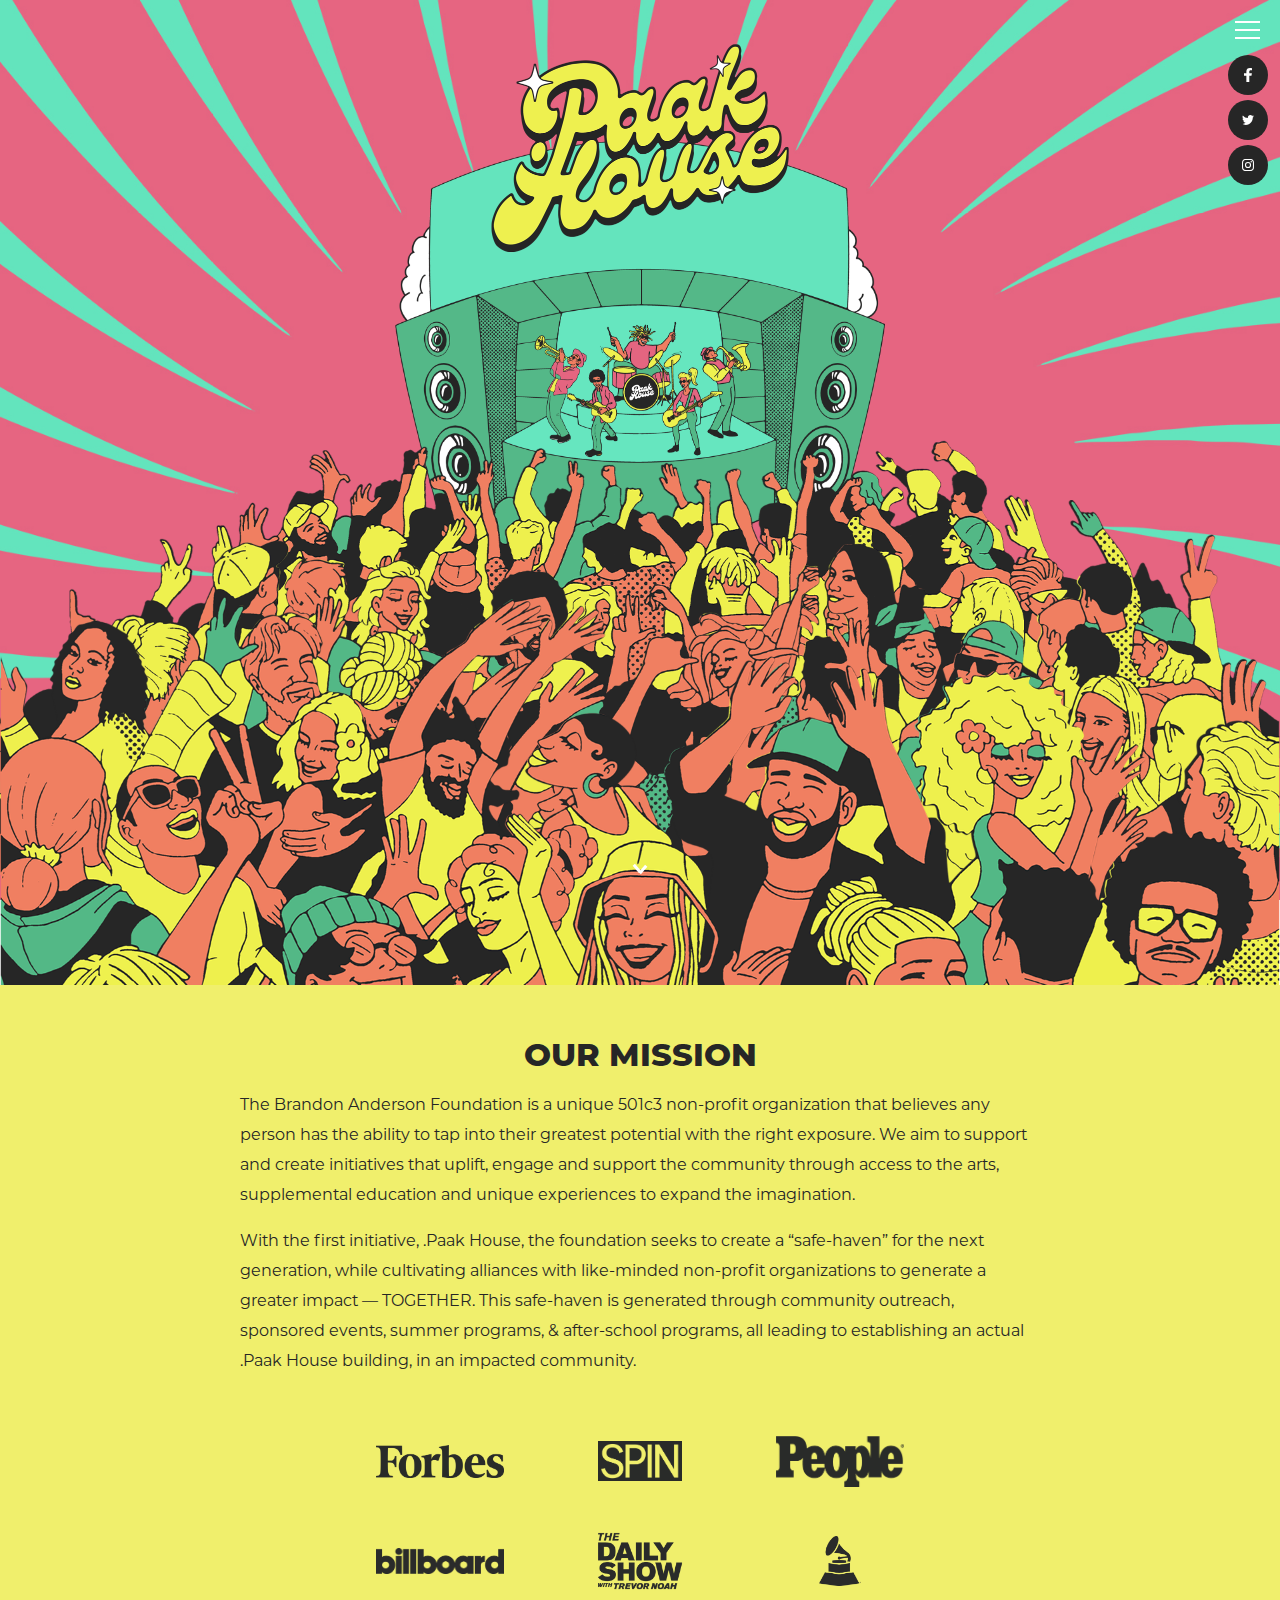
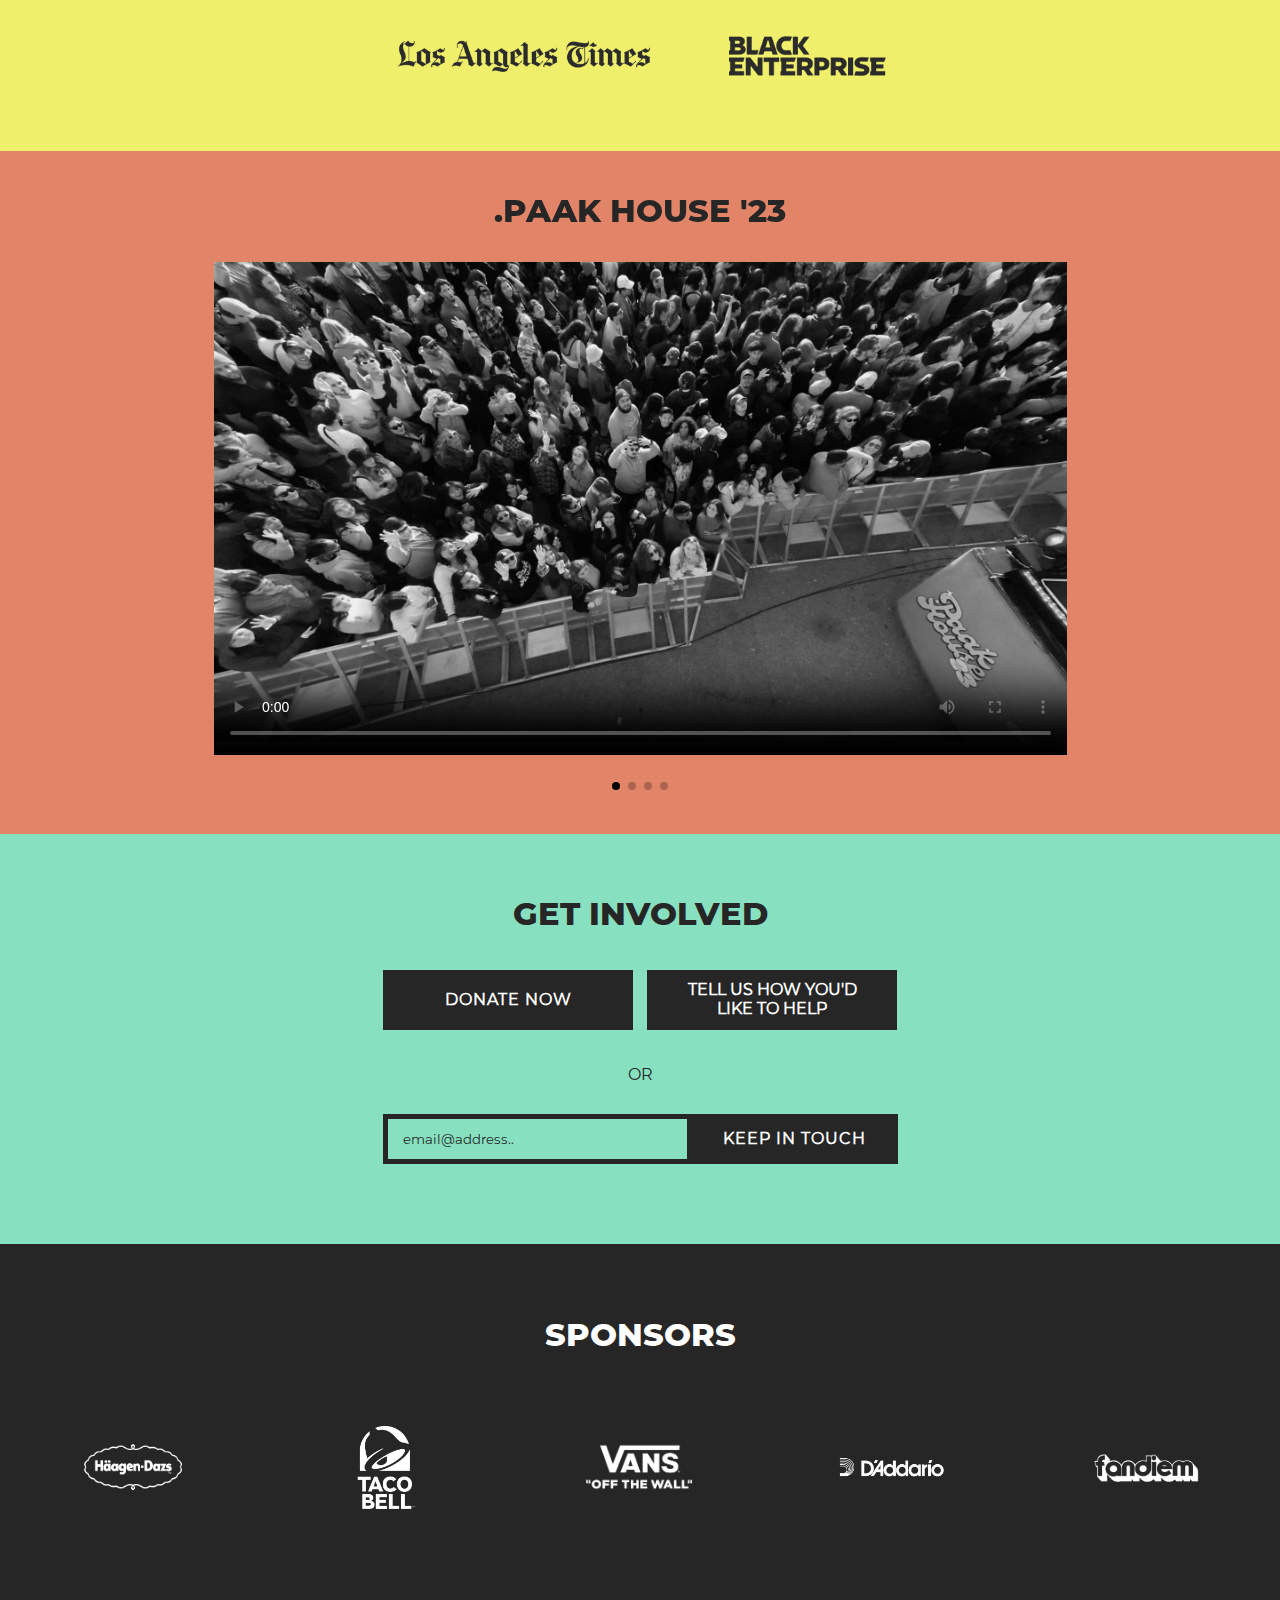
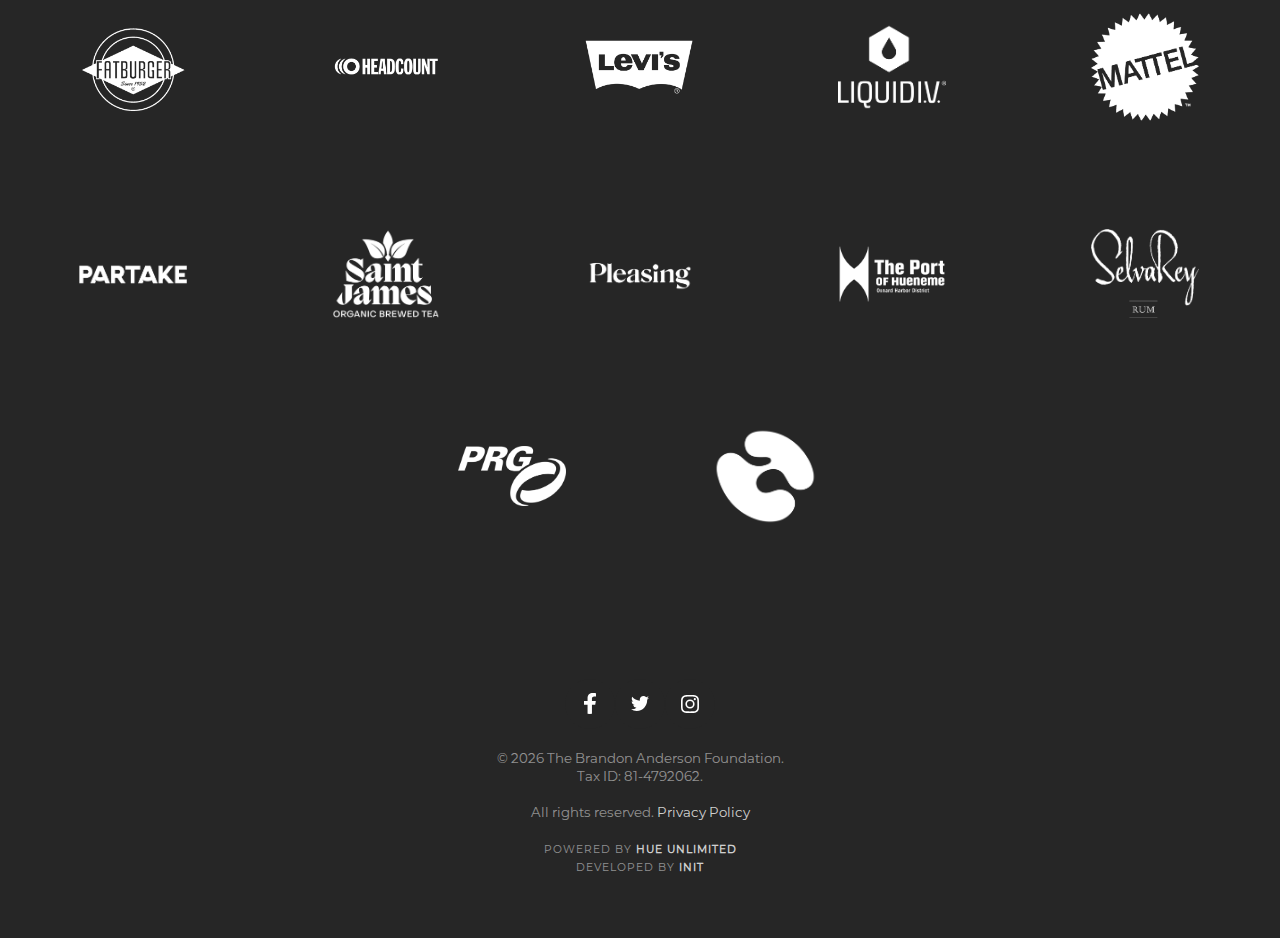
==== commit 00218b76: "post event revisions" ====
--- a/index.html
+++ b/index.html
@@ -103,13 +103,13 @@
 				<div class="tagline">
 					<!-- Welcome To -->
 				</div>
-				<div class="comingSoon">
+				<!-- <div class="comingSoon">
 					<img src="assets/img/2023/coming-soon.png" alt="" />
-				</div>
+				</div> -->
 				<div id="logo" data-parallax='{"y" : 100, "smoothness": 10}'>
 					<img src="assets/img/2023/logo.png" alt="" />
 					<!-- <button class="dice-widget-btn" data-dice-id="6197f72ee5a5ad0001d8c41d">Get Tickets</button> -->
-					<a class="button" href="https://paakhouse.frontgatetickets.com" target="_BLANK">Get Tickets</a>
+					<!-- <a class="button" href="https://paakhouse.frontgatetickets.com" target="_BLANK">Get Tickets</a> -->
 				</div>
 				<div id="stage" data-parallax='{"y" : 400, "smoothness": 10}'>
 					<img src="assets/img/2023/stage.png" alt="" />
@@ -140,20 +140,26 @@
 					With the first initiative, .Paak House, the foundation seeks to create a “safe-haven” for the next generation, while cultivating alliances with like-minded non-profit organizations to generate a greater impact — TOGETHER. This safe-haven is generated through community outreach, sponsored events, summer programs, & after-school programs, all leading to establishing an actual .Paak House building, in an impacted community.
 				</p>
 				<div id="news">
+					<a id="forbes" href="https://www.forbes.com/sites/stevebaltin/2023/05/09/qa-anderson-paak-on-bringing-back-his-paak-house-event-this-week/?sh=2243471be619" target="_blank">
+						<img src="assets/img/press/forbes.png" alt="Forbes">
+					</a>
+					<a id="spin" href="https://www.spin.com/2023/05/anderson-paak-paak-house-benefit/" target="_blank">
+						<img src="assets/img/press/spin.png" alt="Spin">
+					</a>
 					<a id="people" href="https://people.com/music/anderson-paak-bringing-paak-house-charity-concert-back-to-hometown" target="_blank">
 						<img src="assets/img/press/people_logo.png" alt="People Magazine">
 					</a>
 					<a id="billboards" href="https://www.billboard.com/articles/columns/hip-hop/8054993/anderson-paak-house-in-the-park-los-angeles" target="_blank">
 						<img src="assets/img/press/billboard_logo.png" alt="Billboard">
 					</a>
+					<a id="dailyshow" href="https://www.youtube.com/watch?v=9ChWqPYSwYk" target="_blank">
+						<img src="assets/img/press/dailyshow_logo.png" alt="The Daily Show with Trevor Noah">
+					</a>
 					<a id="grammys" href="https://www.grammy.com/grammys/news/raphael-saadiq-jhene-aiko-join-anderson-paaks-foundation-concert" target="_blank">
 						<img src="assets/img/press/grammys_logo.png" alt="Grammys">
 					</a>
 					<a id="latimes" href="https://www.latimes.com/entertainment/music/la-paak-house-event-at-macarthur-park-20181210-story.html" target="_blank">
 						<img src="assets/img/press/latimes_logo.png" alt="Los Angeles Times">
-					</a>
-					<a id="dailyshow" href="https://www.youtube.com/watch?v=9ChWqPYSwYk" target="_blank">
-						<img src="assets/img/press/dailyshow_logo.png" alt="The Daily Show with Trevor Noah">
 					</a>
 					<a id="blackenterprise" href="http://www.blackenterprise.com/anderson-paak-beyond-the-streets/" target="_blank">
 						<img src="assets/img/press/be_logo.png" alt="Black Enterprise">
@@ -169,6 +175,13 @@
 				<a href="#" class="nav-arrow right" data-m-slide="next"></a>
 
 				<div class="m-scooch-inner">
+
+					<article class="m-item">
+						<h3>.Paak House '23</h3>
+						<video class="m-item" id="recap" preload="meta" controls="true" poster="assets/video/pitp_2023.jpg">
+							<source src="assets/video/pitp_2023.mp4" type="video/mp4" />
+						</video>
+					</article>
 
 					<article class="m-item">
 						<h3>.Paak House '21</h3>
@@ -450,6 +463,9 @@
 					</a>
 					<a href="https://selvarey.com" target="_BLANK">
 						<img src="assets/img/2023/sponsors/selvaRey.png" alt="Selva Rey" />
+					</a>
+					<a href="https://www.prg.com/en" target="_BLANK">
+						<img src="assets/img/2023/sponsors/PRG.png" alt="PRG" />
 					</a>
 					<a href="https://hueunlimited.com" target="_BLANK">
 						<img src="assets/img/2023/sponsors/hue.png" alt="Hue Unlimited" />
--- a/assets/scss/style.css
+++ b/assets/scss/style.css
@@ -465,34 +465,34 @@
   display: flex;
   flex-wrap: wrap;
   flex-direction: row;
-  justify-content: center;
+  justify-content: space-evenly;
   align-items: center;
   margin-top: 40px;
 }
 #about section #news a {
-  padding: 20px;
-  box-sizing: border-box;
-}
-#about section #news a#people {
-  flex: 0 0 40%;
-}
-#about section #news a#billboards {
-  flex: 0 0 60%;
-}
-#about section #news a#grammys {
-  flex: 0 0 20%;
+  flex: 0 0 33.3%;
+  display: block;
+  box-sizing: border-box;
+  padding: 10px;
+}
+#about section #news a img {
+  max-width: 80%;
+  max-height: 80%;
+}
+#about section #news a#spin img {
+  max-height: 40px;
+}
+#about section #news a#dailyshow img {
+  max-height: 60px;
+}
+#about section #news a#grammys img {
+  max-height: 50px;
+}
+#about section #news a#latimes img, #about section #news a#blackenterprise img {
+  max-width: 100%;
 }
 #about section #news a#latimes {
-  flex: 0 0 80%;
-}
-#about section #news a#dailyshow {
-  flex: 0 0 40%;
-}
-#about section #news a#blackenterprise {
-  flex: 0 0 60%;
-}
-#about section #news a img {
-  width: 100%;
+  flex: 0 0 50%;
 }
 
 #videos {
@@ -808,28 +808,12 @@
   #about section #news {
     max-width: 600px;
     margin: 40px auto 0;
-  }
-  #about section #news a#people {
-    flex: 0 0 30%;
-  }
-  #about section #news a#billboards {
-    flex: 0 0 40%;
-  }
-  #about section #news a#grammys {
-    flex: 0 0 25%;
-  }
-  #about section #news a#latimes {
-    flex: 0 0 40%;
-  }
-  #about section #news a#dailyshow {
-    flex: 0 0 30%;
-  }
-  #about section #news a#blackenterprise {
-    flex: 0 0 30%;
-  }
-  #about section #news a img {
-    padding: 0 40px;
-    box-sizing: border-box;
+    display: flex;
+    justify-content: space-evenly;
+    flex-wrap: wrap;
+  }
+  #about section #news a {
+    padding: 20px;
   }
 }
 @media (min-width: 768px) {
@@ -864,12 +848,6 @@
   }
   #about section .stream .button {
     width: 250px;
-  }
-  #about section #news {
-    display: flex;
-  }
-  #about section #news a {
-    padding: 10px;
   }
   #photos .m-scooch {
     height: auto;
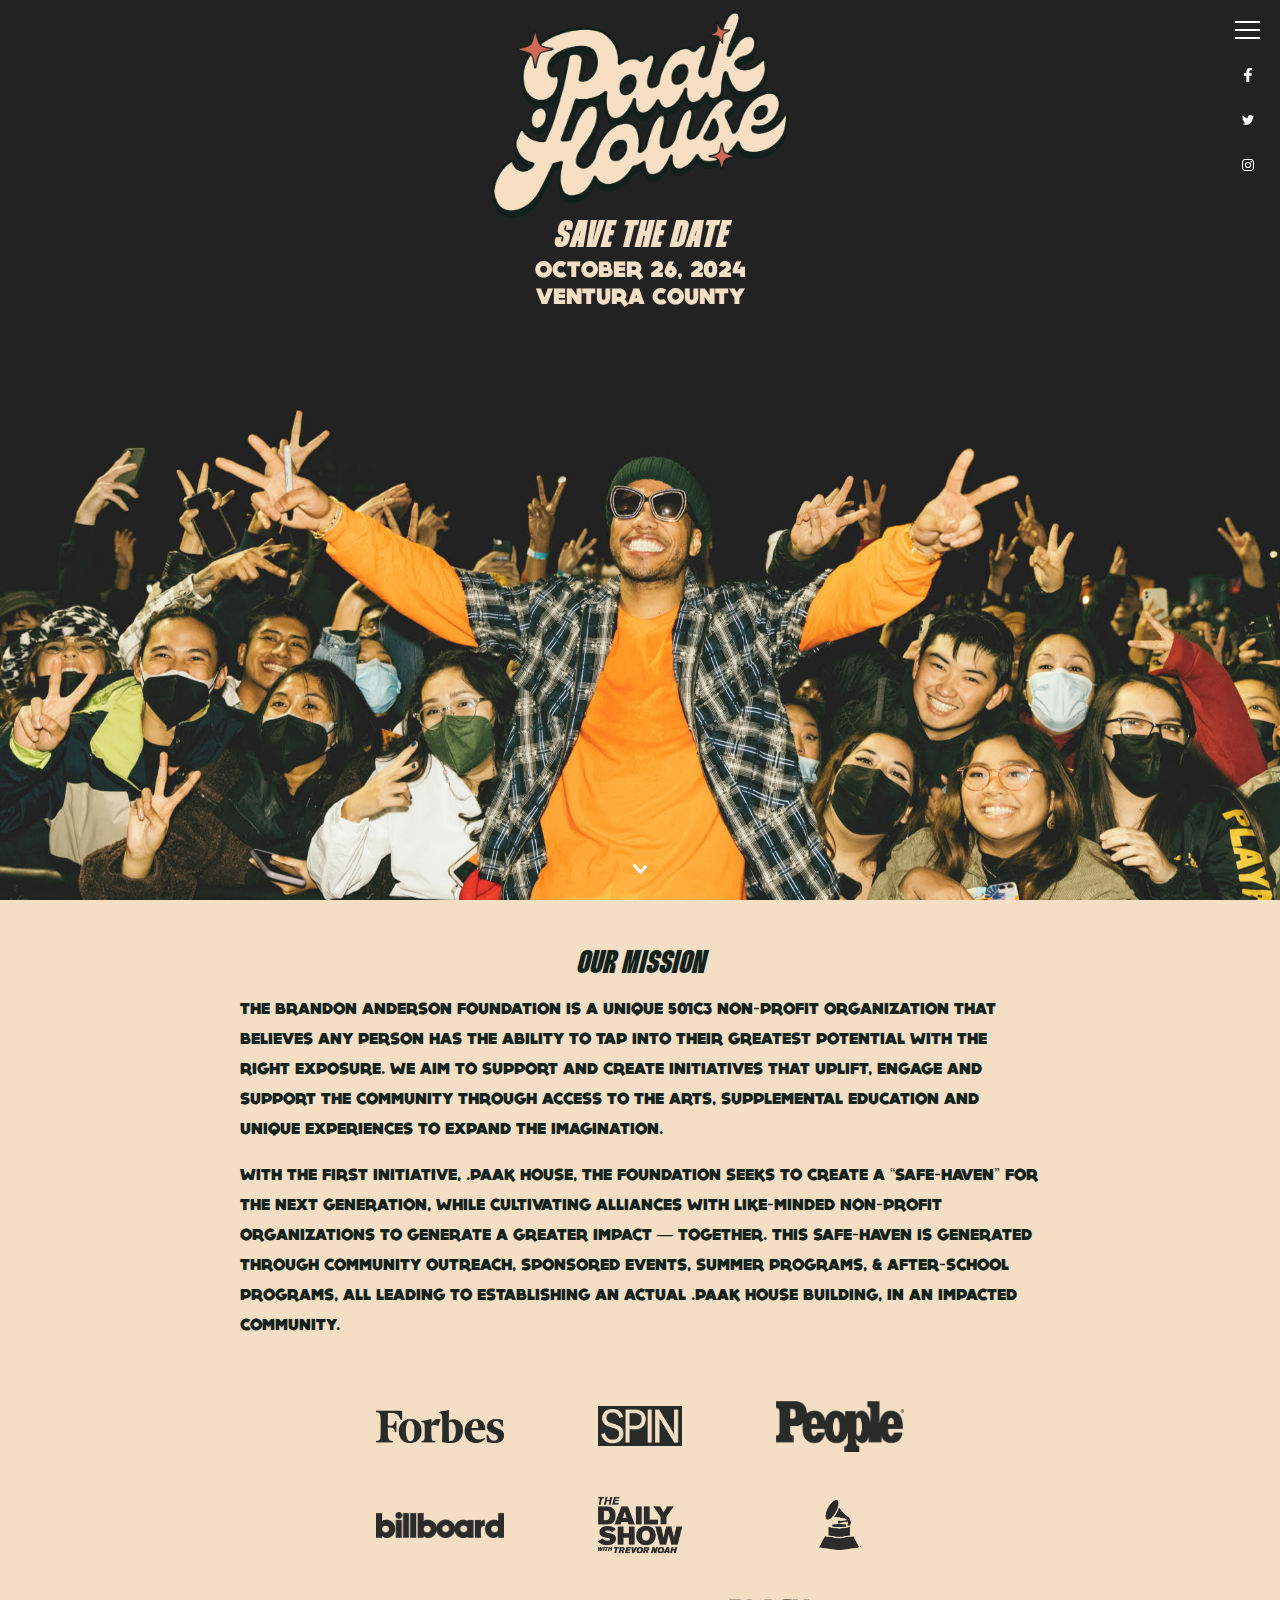
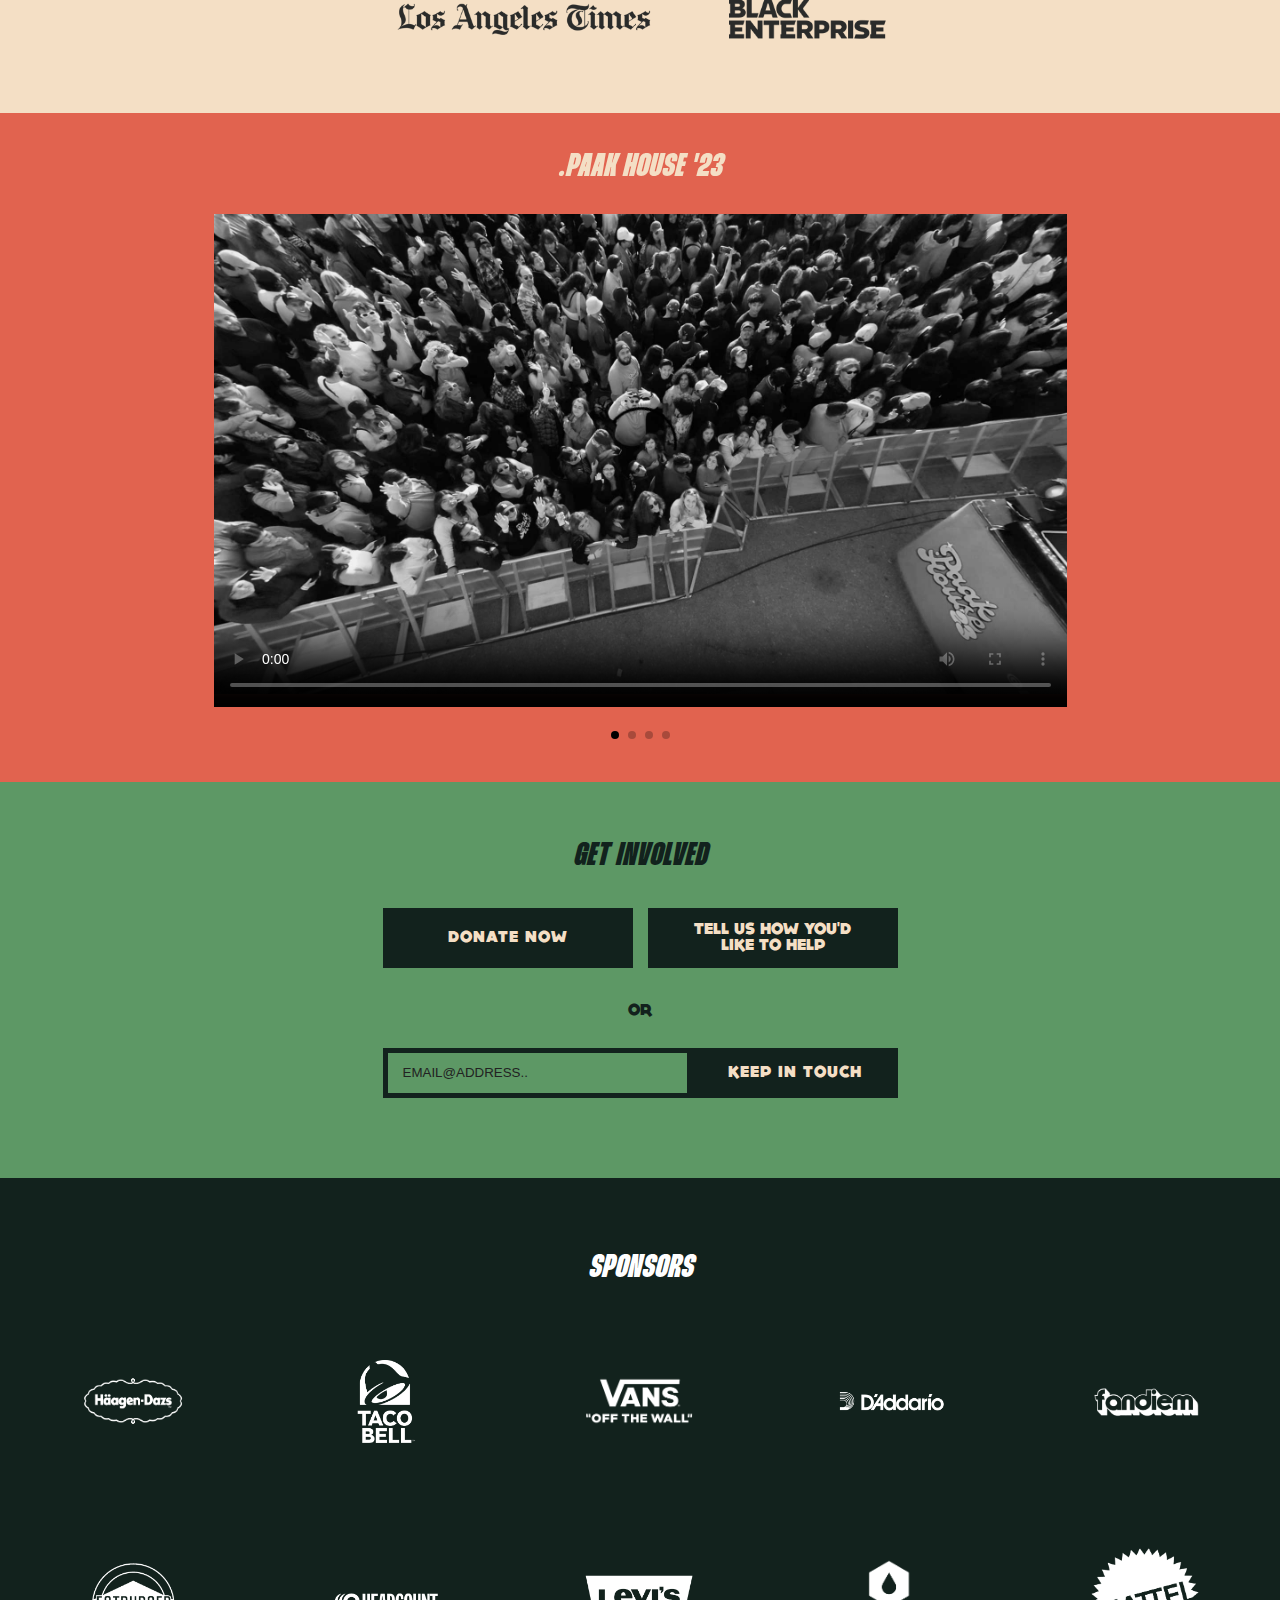
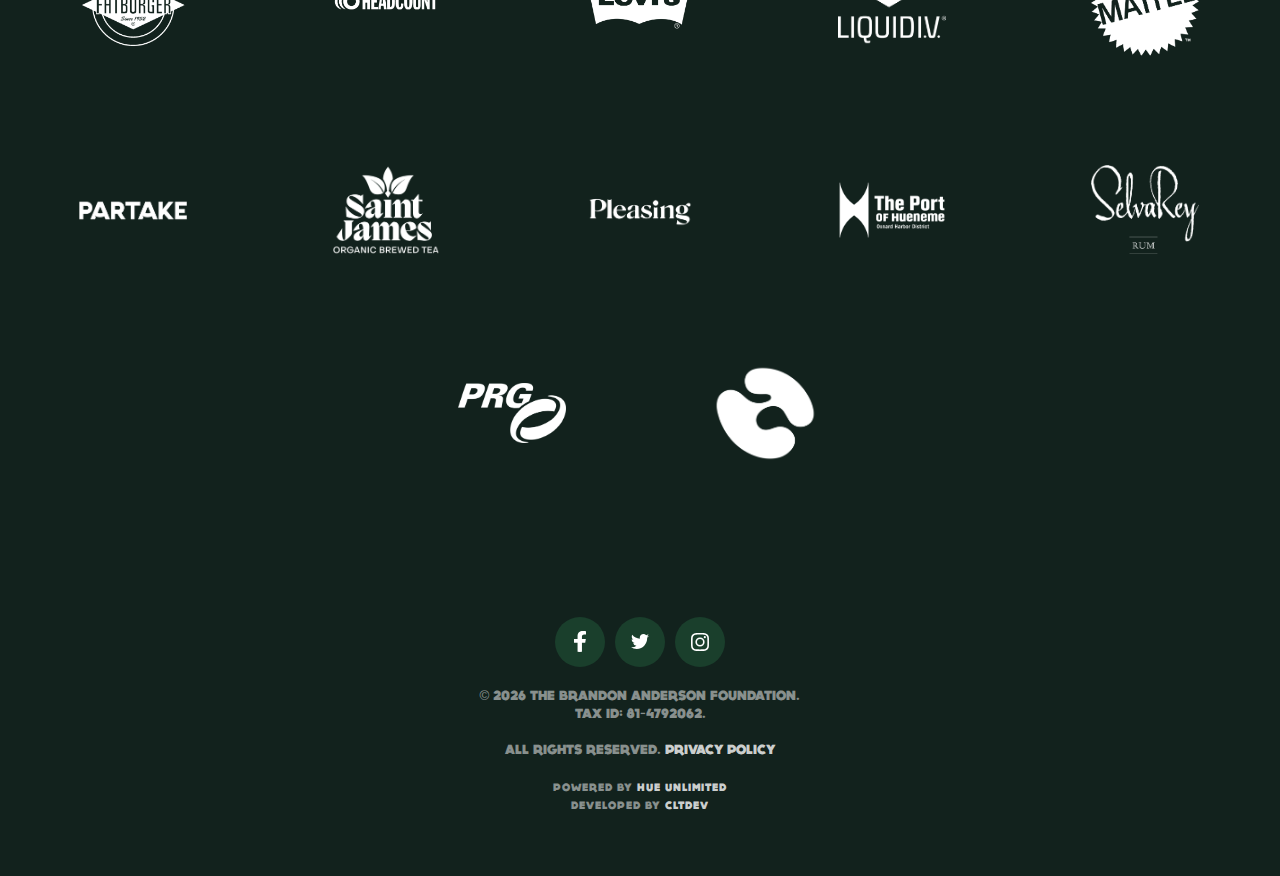
==== commit ba06e253: "update landing page to new style guide" ====
--- a/index.html
+++ b/index.html
@@ -89,7 +89,7 @@
 			</div>
 			<nav>
 				<!-- <button class="dice-widget-btn" data-dice-id="6197f72ee5a5ad0001d8c41d">Tickets</button> -->
-				<a href="https://paakhouse.frontgatetickets.com" target="_BLANK">Tickets</a>
+				<!-- <a href="https://paakhouse.frontgatetickets.com" target="_BLANK">Tickets</a> -->
 				<button class="about-btn scroll" data-scroll="about">Mission</button>
 				<button class="events-btn scroll" data-scroll="videos">Events</button>
 				<a href="https://www.paypal.com/cgi-bin/webscr?cmd=_s-xclick&amp;hosted_button_id=SMETJSF4EZ74L" target="_blank">Donate</a>
@@ -100,18 +100,20 @@
 		<div id="splash">
 			<div class="arrow scroll" data-scroll="about"></div>
 			<section id="splashCopy">
-				<div class="tagline">
-					<!-- Welcome To -->
-				</div>
 				<!-- <div class="comingSoon">
 					<img src="assets/img/2023/coming-soon.png" alt="" />
 				</div> -->
-				<div id="logo" data-parallax='{"y" : 100, "smoothness": 10}'>
-					<img src="assets/img/2023/logo.png" alt="" />
+				<div id="logo">
+					<img src="assets/img/2024/logo.png" alt="" />
+					<div className="tagline">
+						<h1>Save The Date</h1>
+						<p>October 26, 2024</p>
+						<p>Ventura County</p>
+					</div>
 					<!-- <button class="dice-widget-btn" data-dice-id="6197f72ee5a5ad0001d8c41d">Get Tickets</button> -->
 					<!-- <a class="button" href="https://paakhouse.frontgatetickets.com" target="_BLANK">Get Tickets</a> -->
 				</div>
-				<div id="stage" data-parallax='{"y" : 400, "smoothness": 10}'>
+				<!-- <div id="stage" data-parallax='{"y" : 400, "smoothness": 10}'>
 					<img src="assets/img/2023/stage.png" alt="" />
 				</div>
 				<div id="crowd3">
@@ -122,7 +124,7 @@
 				</div>
 				<div id="crowd1">
 					<img src="assets/img/2023/crowd1.png" alt="" data-parallax='{"y" : 100, "smoothness": 10}' />
-				</div>
+				</div> -->
 			</section>
 		</div>
 
@@ -515,7 +517,7 @@
  			</p>
  			<p class="signature">
  				<span>Powered by <a href="https://hueunlimited.com" target="_BLANK">Hue Unlimited</a></span>
- 				<span>Developed by <a href="https://theinitgroup.com" target="_BLANK">INiT</a></span>
+ 				<span>Developed by <a href="https://cltdev.com" target="_BLANK">CLTDEV</a></span>
  			</p>
 		</footer>
 
--- a/assets/scss/style.css
+++ b/assets/scss/style.css
@@ -1,20 +1,56 @@
-@import url("https://fonts.googleapis.com/css?family=Montserrat:500,700i,800,900i&display=swap");
 @font-face {
-  font-family: "genty";
-  src: url("../fonts/genty/genty-regular.woff2") format("woff2"), url("../fonts/genty/genty-regular.woff") format("woff"), url("../fonts/genty/genty-regular.ttf") format("ttf"), url("../fonts/genty/genty-regular.svg") format("svg");
+  font-family: "Primary";
+  src: url("../fonts/2024/Thunder-ExtraBoldLCItalic.otf") format("opentype");
 }
 @font-face {
-  font-family: "montserrat-regular";
-  src: url("../fonts/montserrat/Montserrat-Regular.woff2") format("woff2"), url("../fonts/montserrat/Montserrat-Regular.woff") format("woff"), url("../fonts/montserrat/Montserrat-Regular.ttf") format("ttf"), url("../fonts/montserrat/Montserrat-Regular.svg") format("svg");
-}
-@font-face {
-  font-family: "montserrat-extrabold";
-  src: url("../fonts/montserrat/Montserrat-ExtraBold.woff2") format("woff2"), url("../fonts/montserrat/Montserrat-ExtraBold.woff") format("woff"), url("../fonts/montserrat/Montserrat-ExtraBold.ttf") format("ttf"), url("../fonts/montserrat/Montserrat-ExtraBold.svg") format("svg");
-}
-@font-face {
-  font-family: "pomelo";
-  src: url("../fonts/pomelo/Pomelo.woff2") format("woff2"), url("../fonts/pomelo/Pomelo.woff") format("woff"), url("../fonts/pomelo/Pomelo.ttf") format("ttf"), url("../fonts/pomelo/Pomelo.svg") format("svg");
-}
+  font-family: "Secondary";
+  src: url("../fonts/2024/heavy_dock11.otf") format("opentype");
+}
+html,
+body {
+  margin: 0;
+  padding: 0;
+  font-family: "Secondary", sans-serif;
+  text-transform: uppercase;
+  height: 100%;
+}
+html.freeze,
+body.freeze {
+  overflow: hidden;
+}
+
+#privacy section {
+  max-width: 1000px;
+  margin: 0 auto;
+  padding: 40px;
+}
+
+h1, h2, h3, h4, h5, h6 {
+  font-family: "Primary", sans-serif;
+  font-weight: normal;
+  text-transform: uppercase;
+  letter-spacing: 1px;
+}
+
+h2 {
+  font-size: 2rem;
+}
+
+h3 {
+  font-size: 1.4rem;
+}
+
+a, button {
+  text-decoration: none;
+  font-family: "Secondary", sans-serif;
+}
+a:hover, button:hover {
+  cursor: pointer;
+}
+a:focus, button:focus {
+  outline: none;
+}
+
 @keyframes spinner {
   0% {
     transform: translate3d(-50%, -50%, 0) rotate(0deg);
@@ -26,8 +62,8 @@
 #loading::before {
   animation: 1.5s linear infinite spinner;
   animation-play-state: inherit;
-  border: solid 5px #262626;
-  border-bottom-color: #d56c81;
+  border: solid 5px #222222;
+  border-bottom-color: #e1634f;
   border-radius: 50%;
   content: "";
   height: 40px;
@@ -56,45 +92,162 @@
   transition: all 1s ease-in-out;
 }
 
-html,
-body {
+@media (min-width: 768px) {
+  h3 {
+    font-size: 2rem;
+  }
+  button {
+    width: 250px;
+  }
+}
+header {
+  position: fixed;
+  right: 0;
+  top: 0;
+  z-index: 9998;
+  opacity: 0;
+}
+header #menu {
+  width: 25px;
+  display: block;
+  margin-top: 15px;
+  position: absolute;
+  right: -40px;
+  top: 0;
+  z-index: 9992;
+  transition: all 0.3s ease-in-out;
+}
+header #menu span {
+  width: 100%;
+  height: 2px;
+  background: white;
+  display: block;
+  margin-top: 6px;
+  opacity: 1;
+  transition: all 0.2s ease-in-out;
+}
+header #menu:hover {
+  cursor: pointer;
+}
+header #socialLinks {
+  position: absolute;
+  right: -40px;
+  top: 50px;
+  flex-direction: column;
+  transition: all 0.3s ease-in-out;
+  z-index: 9992;
+}
+header #socialLinks a {
+  width: 20px;
+  height: 20px;
+  margin: 5px 0 0;
+  transition: all 0.3s ease-in-out;
+}
+header.show {
+  opacity: 1;
+}
+header.show #menu {
+  right: 20px;
+  transition: all 0.3s ease-in-out;
+}
+header.show #socialLinks {
+  right: 12px;
+  transition: all 0.3s ease-in-out;
+}
+header nav {
+  background: black;
+  box-sizing: border-box;
+  padding: 25px 75px 25px 25px;
+  transform: translate(0, -300px);
+  transition: all 0.5s ease-in-out;
+  position: relative;
+  z-index: 9991;
+  min-height: 250px;
+  display: flex;
+  flex-direction: column;
+  justify-content: center;
+  align-items: flex-start;
+}
+header nav .dice-widget-btn,
+header nav button,
+header nav a {
+  font-size: 18pt;
   margin: 0;
   padding: 0;
-  font-family: "montserrat-regular", sans-serif;
-  height: 100%;
-}
-html.freeze,
-body.freeze {
-  overflow: hidden;
-}
-
-#privacy section {
-  max-width: 1000px;
-  margin: 0 auto;
-  padding: 40px;
-}
-
-h1, h2, h3, h4, h5, h6 {
-  font-family: "montserrat-extrabold", sans-serif;
-  font-weight: normal;
+  display: block;
+  border: none;
+  color: white;
+  background: none;
+  text-decoration: none;
   text-transform: uppercase;
-}
-
-h2 {
-  font-size: 2rem;
-}
-
-h3 {
-  font-size: 1.4rem;
-}
-
-a {
-  text-decoration: none;
-}
-a:hover {
+  line-height: 40px;
+  font-family: "Secondary";
+  letter-spacing: 1px;
+  transition: all 0.2s ease-in-out;
+  width: auto;
+}
+header nav .dice-widget-btn.active,
+header nav button.active,
+header nav a.active {
+  color: white;
+}
+header nav .dice-widget-btn:hover,
+header nav button:hover,
+header nav a:hover {
   cursor: pointer;
-}
-
+  color: white;
+  transition: all 0.2s ease-in-out;
+}
+header nav .dice-widget-btn:focus,
+header nav button:focus,
+header nav a:focus {
+  outline: none;
+}
+header.in {
+  height: auto;
+}
+header.in #socialLinks a {
+  margin: 15px 0 0;
+  transition: all 0.3s ease-in-out;
+}
+header.in #menu span {
+  transition: all 0.2s ease-in-out;
+}
+header.in #menu span:first-child {
+  transform: translate(0, 8px) rotate(45deg);
+}
+header.in #menu span:nth-child(2) {
+  opacity: 0;
+  transform: translate(50px, 0);
+}
+header.in #menu span:last-child {
+  transform: translate(0, -8px) rotate(-45deg);
+}
+header.in nav {
+  transform: translate(0, 0);
+  transition: all 0.5s ease-in-out;
+}
+
+@media (min-width: 768px) {
+  header nav {
+    background: black;
+  }
+  header nav .dice-widget-btn,
+  header nav button,
+  header nav a {
+    color: white;
+  }
+  header nav .dice-widget-btn.active,
+  header nav button.active,
+  header nav a.active {
+    color: #e1634f;
+  }
+  header nav .dice-widget-btn:hover,
+  header nav button:hover,
+  header nav a:hover {
+    color: #e1634f;
+  }
+}
 @-webkit-keyframes bounce {
   0%, 20%, 50%, 80%, 100% {
     transform: translateY(1px);
@@ -139,21 +292,248 @@
     transform: translateY(-1px);
   }
 }
-button:focus {
-  outline: none;
-}
-
-#dice-overlay-widget {
-  position: relative;
-  z-index: 9999;
-}
-
-.dice-widget-btn,
-.button {
+#splash {
+  box-sizing: border-box;
+  overflow: hidden;
+  display: flex;
+  position: relative;
+  min-height: 100vh;
+  background: #222222;
+}
+#splash:after {
+  content: "";
+  background: url("../img/2024/bg.jpg") no-repeat scroll center/cover;
+  position: fixed;
+  top: 0;
+  left: 0;
+  right: 0;
+  bottom: 0;
+  z-index: 1;
+}
+#splash.in .arrow {
+  bottom: 15px;
+  transition: bottom 0.3s ease-in-out;
+}
+#splash .arrow {
+  position: fixed;
+  bottom: 0;
+  left: 50%;
+  width: 30px;
+  height: 30px;
+  z-index: 3;
+  display: block;
+  transition: all 0.3s ease-in-out;
+  animation: bounce 2s infinite;
+  margin: 0 0 0 -15px;
+}
+#splash .arrow:before {
+  content: "";
+  display: block;
+  width: 10px;
+  margin: 0 auto;
+  height: 3px;
+  background: white;
+  transform: translate(-3px, 12px) rotate(50deg);
+}
+#splash .arrow:after {
+  content: "";
+  display: block;
+  width: 10px;
+  margin: 0 auto;
+  height: 3px;
+  background: white;
+  transform: translate(3px, 10px) rotate(-50deg);
+}
+#splash .arrow:hover {
+  cursor: pointer;
+}
+#splash #splashCopy {
+  width: 100%;
+  color: #f4dfc5;
+  overflow: hidden;
+  text-align: center;
+  position: relative;
+  z-index: 2;
+}
+#splash #splashCopy #logo {
+  position: relative;
+  top: 30px;
+  z-index: 4;
+}
+#splash #splashCopy #logo img {
+  max-width: 60%;
+  display: block;
+  margin: 0 auto;
+}
+#splash #splashCopy #logo h1 {
+  font-size: 2.4rem;
+  margin: 0;
+}
+#splash #splashCopy #logo p {
+  margin: 5px 0;
+  font-size: 1.4rem;
+}
+
+@media (min-width: 515px) {
+  #splash #splashCopy #logo {
+    top: 10px;
+  }
+  #splash #splashCopy #logo img {
+    max-width: 300px;
+    display: block;
+    margin: 0 auto;
+  }
+}
+#about {
+  background: #f4dfc5;
+  color: #12221d;
+  box-sizing: border-box;
+  padding: 0;
+  position: relative;
+  z-index: 5;
+  overflow: hidden;
+}
+#about section {
+  width: auto;
+  margin: 40px;
+  position: relative;
+  z-index: 2;
+  vertical-align: middle;
+  box-sizing: border-box;
+}
+#about section .stream {
+  text-align: center;
+}
+#about section h2, #about section h3 {
+  text-align: center;
+  margin-bottom: 0;
+}
+#about section p {
+  line-height: 30px;
+}
+#about section #news {
+  text-align: center;
+  display: flex;
+  flex-wrap: wrap;
+  flex-direction: row;
+  justify-content: space-evenly;
+  align-items: center;
+  margin-top: 40px;
+}
+#about section #news a {
+  flex: 0 0 33.3%;
+  display: block;
+  box-sizing: border-box;
+  padding: 10px;
+}
+#about section #news a img {
+  max-width: 80%;
+  max-height: 80%;
+}
+#about section #news a#spin img {
+  max-height: 40px;
+}
+#about section #news a#dailyshow img {
+  max-height: 60px;
+}
+#about section #news a#grammys img {
+  max-height: 50px;
+}
+#about section #news a#latimes img, #about section #news a#blackenterprise img {
+  max-width: 100%;
+}
+#about section #news a#latimes {
+  flex: 0 0 50%;
+}
+
+@media (min-width: 515px) {
+  #about section #news {
+    max-width: 600px;
+    margin: 40px auto 0;
+    display: flex;
+    justify-content: space-evenly;
+    flex-wrap: wrap;
+  }
+  #about section #news a {
+    padding: 20px;
+  }
+}
+@media (min-width: 768px) {
+  #about section {
+    max-width: 800px;
+    margin: 50px auto;
+  }
+  #about section .stream .button {
+    width: 250px;
+  }
+}
+#videos {
+  text-align: center;
+  color: #f4dfc5;
+  background: #e1634f;
+  background-size: 80%;
+  background-position: 50% 50%;
+  padding: 40px 20px;
+  position: relative;
+  z-index: 5;
+}
+#videos h3 {
+  color: #f4dfc5;
+  margin-top: 0;
+  margin-bottom: 20px;
+  display: block;
+}
+#videos .nav-arrow {
+  display: none;
+}
+#videos .m-scooch-videos .m-scooch-inner h3 {
+  font-size: 1.2rem;
+}
+#videos .m-scooch-videos .m-scooch-controls {
+  margin: 10px 0 0;
+}
+
+@media (min-width: 768px) {
+  #videos .m-scooch-videos .m-scooch-inner h3 {
+    font-size: 2rem;
+  }
+  #videos .m-scooch-videos .m-scooch-controls {
+    margin: 20px 0 0;
+  }
+}
+@media (min-width: 853px) {
+  #videos iframe,
+  #videos video {
+    width: 853px;
+    height: 505px;
+  }
+  #videos .nav-arrow {
+    display: inherit;
+  }
+}
+#cta {
+  background: #5d9865;
+  color: #222222;
+  padding: 40px;
+  text-align: center;
+  position: relative;
+  z-index: 5;
+}
+#cta h3 {
+  margin-top: 0;
+  color: #12221d;
+}
+#cta .or {
+  text-align: center;
+  display: block;
+  margin: 10px auto;
+  color: #12221d;
+}
+#cta .button {
   font-size: 12pt;
   border: none;
-  background: #262626;
-  color: #f0ef6c;
+  background: #12221d;
+  color: #f4dfc5;
   text-decoration: none;
   line-height: 60px;
   height: 60px;
@@ -168,413 +548,15 @@
   box-sizing: border-box;
   padding: 0 10px;
 }
-.dice-widget-btn:hover,
-.button:hover {
-  background: black;
-  color: #f0ef6c;
-}
-
-header {
-  position: fixed;
-  right: 0;
-  top: 0;
-  z-index: 9998;
-  opacity: 0;
-}
-header #menu {
-  width: 25px;
-  display: block;
-  margin-top: 15px;
-  position: absolute;
-  right: -40px;
-  top: 0;
-  z-index: 9992;
-  transition: all 0.3s ease-in-out;
-}
-header #menu span {
-  width: 100%;
-  height: 2px;
-  background: white;
-  display: block;
-  margin-top: 6px;
-  opacity: 1;
-  transition: all 0.2s ease-in-out;
-}
-header #menu:hover {
-  cursor: pointer;
-}
-header #socialLinks {
-  position: absolute;
-  right: -40px;
-  top: 50px;
-  flex-direction: column;
-  transition: all 0.3s ease-in-out;
-  z-index: 9992;
-}
-header #socialLinks a {
-  width: 20px;
-  height: 20px;
-  margin: 5px 0 0;
-  transition: all 0.3s ease-in-out;
-}
-header.show {
-  opacity: 1;
-}
-header.show #menu {
-  right: 20px;
-  transition: all 0.3s ease-in-out;
-}
-header.show #socialLinks {
-  right: 12px;
-  transition: all 0.3s ease-in-out;
-}
-header nav {
-  background: black;
-  box-sizing: border-box;
-  padding: 25px 75px 25px 25px;
-  transform: translate(0, -300px);
-  transition: all 0.5s ease-in-out;
-  position: relative;
-  z-index: 9991;
-}
-header nav .dice-widget-btn,
-header nav button,
-header nav a {
-  font-size: 18pt;
-  margin: 0;
-  padding: 0;
-  display: block;
-  border: none;
-  color: white;
-  background: none;
-  text-decoration: none;
-  text-transform: capitalize;
-  line-height: 40px;
-  font-family: "montserrat-regular";
-  letter-spacing: 1px;
-  transition: all 0.2s ease-in-out;
-  width: auto;
-}
-header nav .dice-widget-btn.active,
-header nav button.active,
-header nav a.active {
-  color: white;
-}
-header nav .dice-widget-btn:hover,
-header nav button:hover,
-header nav a:hover {
-  cursor: pointer;
-  color: white;
-  transition: all 0.2s ease-in-out;
-}
-header nav .dice-widget-btn:focus,
-header nav button:focus,
-header nav a:focus {
-  outline: none;
-}
-header.in {
-  height: auto;
-}
-header.in #socialLinks a {
-  margin: 15px 0 0;
-  transition: all 0.3s ease-in-out;
-}
-header.in #menu span {
-  transition: all 0.2s ease-in-out;
-}
-header.in #menu span:first-child {
-  transform: translate(0, 8px) rotate(45deg);
-}
-header.in #menu span:nth-child(2) {
-  opacity: 0;
-  transform: translate(50px, 0);
-}
-header.in #menu span:last-child {
-  transform: translate(0, -8px) rotate(-45deg);
-}
-header.in nav {
-  transform: translate(0, 0);
-  transition: all 0.5s ease-in-out;
-}
-
-#splash {
-  box-sizing: border-box;
-  overflow: hidden;
-  display: flex;
-  margin: 0 0 -215px;
-  position: relative;
-}
-#splash:after {
-  content: "";
-  background: url("../img/2023/striped-bg.jpg") no-repeat scroll center/cover;
-  position: fixed;
-  top: 0;
-  left: 0;
-  right: 0;
-  bottom: 0;
-  z-index: 1;
-}
-#splash.in .arrow {
-  bottom: 15px;
-  transition: bottom 0.3s ease-in-out;
-}
-#splash .arrow {
-  position: fixed;
-  bottom: 0;
-  left: 50%;
-  width: 30px;
-  height: 30px;
-  z-index: 3;
-  display: block;
-  transition: all 0.3s ease-in-out;
-  animation: bounce 2s infinite;
-  margin: 0 0 0 -15px;
-}
-#splash .arrow:before {
-  content: "";
-  display: block;
-  width: 10px;
-  margin: 0 auto;
-  height: 3px;
-  background: white;
-  transform: translate(-3px, 12px) rotate(50deg);
-}
-#splash .arrow:after {
-  content: "";
-  display: block;
-  width: 10px;
-  margin: 0 auto;
-  height: 3px;
-  background: white;
-  transform: translate(3px, 10px) rotate(-50deg);
-}
-#splash .arrow:hover {
-  cursor: pointer;
-}
-#splash #splashCopy {
-  width: 100%;
-  color: #f0ef6c;
-  overflow: hidden;
-  text-align: center;
-  position: relative;
-  z-index: 2;
-}
-#splash #splashCopy .tagline {
-  text-transform: uppercase;
-  font-size: 0.7rem;
-  letter-spacing: 2px;
-  margin: 30px 20px 100px;
-}
-#splash #splashCopy .tagline span {
-  display: block;
-  font-size: 1.6rem;
-  letter-spacing: 0;
-  text-transform: none;
-  font-family: "genty", sans-serif;
-  margin-top: 10px;
-}
-#splash #splashCopy #logo {
-  position: absolute;
-  z-index: 4;
-  top: 30px;
-  left: 0;
-  right: 0;
-}
-#splash #splashCopy #logo img {
-  max-width: 60%;
-  display: block;
-  margin: 0 auto;
-}
-#splash #splashCopy #logo .button {
-  background: white;
-  color: black;
-}
-#splash #splashCopy img {
-  max-width: 100%;
-}
-#splash #splashCopy #stage {
-  max-width: 100%;
-  height: 300px;
-  position: relative;
-  z-index: 1;
-}
-#splash #splashCopy #crowd3 {
-  position: relative;
-  z-index: 2;
-  width: 100%;
-  top: -25px;
-}
-#splash #splashCopy #crowd2 {
-  position: relative;
-  z-index: 3;
-  width: 100%;
-  top: -96px;
-}
-#splash #splashCopy #crowd1 {
-  position: relative;
-  z-index: 4;
-  width: 100%;
-  top: -210px;
-}
-#splash .button {
-  width: 200px;
-}
-
-.comingSoon {
-  width: 300px;
-  height: auto;
-  position: fixed;
-  bottom: 60px;
-  left: 50%;
-  transform: translate(-50%, 0);
-  z-index: 6;
-}
-.comingSoon img {
-  width: 100%;
-}
-
-#about {
-  background: #f0ef6c;
-  color: #262626;
-  box-sizing: border-box;
-  padding: 0;
-  position: relative;
-  z-index: 5;
-  overflow: hidden;
-}
-#about section {
-  width: auto;
-  margin: 40px;
-  position: relative;
-  z-index: 2;
-  vertical-align: middle;
-  box-sizing: border-box;
-}
-#about section .stream {
-  text-align: center;
-}
-#about section h2, #about section h3 {
-  text-align: center;
-  margin-bottom: 0;
-}
-#about section p {
-  line-height: 30px;
-}
-#about section #news {
-  text-align: center;
-  display: flex;
-  flex-wrap: wrap;
-  flex-direction: row;
-  justify-content: space-evenly;
-  align-items: center;
-  margin-top: 40px;
-}
-#about section #news a {
-  flex: 0 0 33.3%;
-  display: block;
-  box-sizing: border-box;
-  padding: 10px;
-}
-#about section #news a img {
-  max-width: 80%;
-  max-height: 80%;
-}
-#about section #news a#spin img {
-  max-height: 40px;
-}
-#about section #news a#dailyshow img {
-  max-height: 60px;
-}
-#about section #news a#grammys img {
-  max-height: 50px;
-}
-#about section #news a#latimes img, #about section #news a#blackenterprise img {
-  max-width: 100%;
-}
-#about section #news a#latimes {
-  flex: 0 0 50%;
-}
-
-#videos {
-  text-align: center;
-  color: #f0ef6c;
-  background: #e28468;
-  background-size: 80%;
-  background-position: 50% 50%;
-  padding: 40px 20px;
-  position: relative;
-  z-index: 5;
-}
-#videos h3 {
-  color: #262626;
-  margin-top: 0;
-  margin-bottom: 20px;
-  display: block;
-}
-#videos .nav-arrow {
-  display: none;
-}
-#videos .m-scooch-videos .m-scooch-inner h3 {
-  font-size: 1.2rem;
-}
-#videos .m-scooch-videos .m-scooch-controls {
-  margin: 10px 0 0;
-}
-
-#photos {
-  background: black;
-}
-#photos .m-scooch {
-  height: 250px;
-}
-#photos .photo {
-  height: 125px;
-}
-
-#cta {
-  background: #87e1c0;
-  color: #262626;
-  padding: 40px;
-  text-align: center;
-  position: relative;
-  z-index: 5;
-}
-#cta h3 {
-  margin-top: 0;
-}
-#cta .or {
-  text-align: center;
-  display: block;
-  margin: 10px auto;
-}
-#cta .button {
-  font-size: 12pt;
-  border: none;
-  background: #262626;
-  color: white;
-  text-decoration: none;
-  line-height: 60px;
-  height: 60px;
-  vertical-align: top;
-  width: 100%;
-  display: inline-block;
-  font-weight: 800;
-  text-transform: uppercase;
-  margin: 5px;
-  text-align: center;
-  transition: all 0.2s ease-in-out;
-  box-sizing: border-box;
-  padding: 0 10px;
-}
 #cta .button.tell-btn {
   line-height: normal;
-  padding-top: 10px;
+  padding-top: 12px;
 }
 #cta .button.donate-btn {
   letter-spacing: 1px;
 }
 #cta .button:hover {
-  background: #262626;
+  background: #222222;
   transition: all 0.2s ease-in-out;
 }
 #cta #newsletterFrm {
@@ -589,16 +571,17 @@
 #cta #newsletterFrm input {
   width: 100%;
   flex: 0 0 100%;
-  border: 5px solid #262626;
+  border: 5px solid #12221d;
   background: transparent;
-  color: #262626;
+  color: #222222;
   height: 50px;
   line-height: 50px;
   box-sizing: border-box;
   padding: 0 15px;
   margin: 0;
   vertical-align: bottom;
-  font-family: "montserrat-regular";
+  font-family: "Secondary" sans-serif;
+  text-transform: uppercase;
   font-weight: 500;
   border-radius: 0;
 }
@@ -606,8 +589,7 @@
   outline: none;
 }
 #cta #newsletterFrm input::placeholder {
-  color: #262626;
-  font-family: "montserrat-regular";
+  color: #222222;
 }
 #cta #newsletterFrm button {
   flex: 0 0 100%;
@@ -616,16 +598,15 @@
   line-height: 50px;
   box-sizing: border-box;
   padding: 0 15px;
-  color: white;
-  background: #262626;
+  color: #f4dfc5;
+  background: #12221d;
   background-position: 50% 50%;
   transition: all 0.3s cubic-bezier(0.4, 0, 0.2, 1);
-  font-family: "montserrat-regular";
   letter-spacing: 1px;
 }
 #cta #newsletterFrm button:hover {
   cursor: pointer;
-  background: #262626;
+  background: #222222;
   transition: all 0.2s ease-in-out;
 }
 #cta #newsletterFrm button.success {
@@ -633,7 +614,7 @@
   background-size: 25px;
 }
 #cta #newsletterFrm button.error {
-  background: url("../img/block-icon.png") no-repeat scroll center/contain #ca445f;
+  background: url("../img/block-icon.png") no-repeat scroll center/contain #d83d25;
   background-size: 35px;
 }
 #cta .responseMessage {
@@ -641,8 +622,8 @@
   flex: 0 0 100%;
   margin: 0 auto;
   box-sizing: border-box;
-  background: #f0ef6c;
-  color: #262626;
+  background: #f4dfc5;
+  color: #222222;
   font-size: 0.8rem;
 }
 #cta .responseMessage a {
@@ -653,8 +634,34 @@
   padding: 10px;
 }
 
+@media (min-width: 768px) {
+  #cta {
+    padding: 60px 0 80px;
+  }
+  #cta .button {
+    width: 250px;
+  }
+  #cta .or {
+    margin: 30px auto;
+  }
+  #cta #newsletterFrm {
+    max-width: 515px;
+    margin: 0 auto;
+    flex-direction: row;
+    flex-wrap: wrap;
+  }
+  #cta #newsletterFrm input {
+    flex: 0 0 60%;
+  }
+  #cta #newsletterFrm button {
+    flex: 0 0 40%;
+  }
+  #cta #newsletterFrm .responseMessage {
+    flex: 0 0 100%;
+  }
+}
 #sponsors {
-  background: #262626;
+  background: #12221d;
 }
 #sponsors h3 {
   color: white;
@@ -688,12 +695,27 @@
   width: 50%;
 }
 
+@media (min-width: 768px) {
+  #sponsors {
+    padding-bottom: 40px;
+  }
+  #sponsors .wrap a {
+    flex: 0 0 20%;
+    padding: 50px 20px;
+  }
+  #sponsors .wrap a img {
+    width: 50%;
+  }
+  #sponsors .wrap #tacoBell img {
+    width: 30%;
+  }
+}
 footer {
   text-align: center;
   font-size: 10pt;
   padding: 50px 0;
   line-height: 18px;
-  background: #262626;
+  background: #12221d;
   color: rgba(255, 255, 255, 0.5);
   overflow: hidden;
   position: relative;
@@ -745,6 +767,12 @@
   cursor: pointer;
   color: white;
   transition: all 0.3s ease-in-out;
+}
+footer #socialLinks {
+  gap: 10px;
+}
+footer #socialLinks a {
+  background: #1a3f2c;
 }
 
 #socialLinks {
@@ -761,7 +789,7 @@
   align-items: center;
   border-radius: 50%;
   padding: 10px;
-  background: #262626;
+  background: #222222;
 }
 #socialLinks a.facebook img {
   height: 70%;
@@ -773,146 +801,9 @@
   height: 60%;
 }
 
-@media (min-width: 515px) {
-  #splash {
-    margin: 0 0 -315px;
-  }
-  #splash #splashCopy #logo {
-    top: 40px;
-  }
-  #splash #splashCopy #logo img {
-    max-width: 300px;
-    display: block;
-    margin: 0 auto;
-  }
-  #splash #splashCopy #stage {
-    width: 100%;
-    height: 400px;
-  }
-  #splash #splashCopy #stage img {
-    max-width: 100%;
-    max-height: 100%;
-  }
-  #splash #splashCopy #crowd3 {
-    height: 200px;
-    top: -60px;
-  }
-  #splash #splashCopy #crowd2 {
-    height: 300px;
-    top: -200px;
-  }
-  #splash #splashCopy #crowd1 {
-    height: 300px;
-    top: -405px;
-  }
-  #about section #news {
-    max-width: 600px;
-    margin: 40px auto 0;
-    display: flex;
-    justify-content: space-evenly;
-    flex-wrap: wrap;
-  }
-  #about section #news a {
-    padding: 20px;
-  }
-}
 @media (min-width: 768px) {
-  .dice-widget-btn,
-  button {
-    width: 250px;
-  }
-  header nav {
-    background: black;
-  }
-  header nav .dice-widget-btn,
-  header nav button,
-  header nav a {
-    color: white;
-  }
-  header nav .dice-widget-btn.active,
-  header nav button.active,
-  header nav a.active {
-    color: #d56c81;
-  }
-  header nav .dice-widget-btn:hover,
-  header nav button:hover,
-  header nav a:hover {
-    color: #d56c81;
-  }
-  h3 {
-    font-size: 2rem;
-  }
-  #about section {
-    max-width: 800px;
-    margin: 50px auto;
-  }
-  #about section .stream .button {
-    width: 250px;
-  }
-  #photos .m-scooch {
-    height: auto;
-  }
-  #photos .photo {
-    height: 50vh;
-  }
-  #videos .m-scooch-videos .m-scooch-inner h3 {
-    font-size: 2rem;
-  }
-  #videos .m-scooch-videos .m-scooch-controls {
-    margin: 20px 0 0;
-  }
-  #cta {
-    padding: 60px 0 80px;
-  }
-  #cta .button {
-    width: 250px;
-  }
-  #cta .or {
-    margin: 30px auto;
-  }
-  #cta #newsletterFrm {
-    max-width: 515px;
-    margin: 0 auto;
-    flex-direction: row;
-    flex-wrap: wrap;
-  }
-  #cta #newsletterFrm input {
-    flex: 0 0 60%;
-  }
-  #cta #newsletterFrm button {
-    flex: 0 0 40%;
-  }
-  #cta #newsletterFrm .responseMessage {
-    flex: 0 0 100%;
-  }
-  #sponsors {
-    padding-bottom: 40px;
-  }
-  #sponsors .wrap a {
-    flex: 0 0 20%;
-    padding: 50px 20px;
-  }
-  #sponsors .wrap a img {
-    width: 50%;
-  }
-  #sponsors .wrap #tacoBell img {
-    width: 30%;
-  }
   footer .legal {
     width: 450px;
-  }
-}
-@media (min-width: 853px) {
-  #splash #splashCopy #stage {
-    top: 40px;
-  }
-  #videos iframe,
-  #videos video {
-    width: 853px;
-    height: 505px;
-  }
-  #videos .nav-arrow {
-    display: inherit;
   }
 }
 .m-scooch {
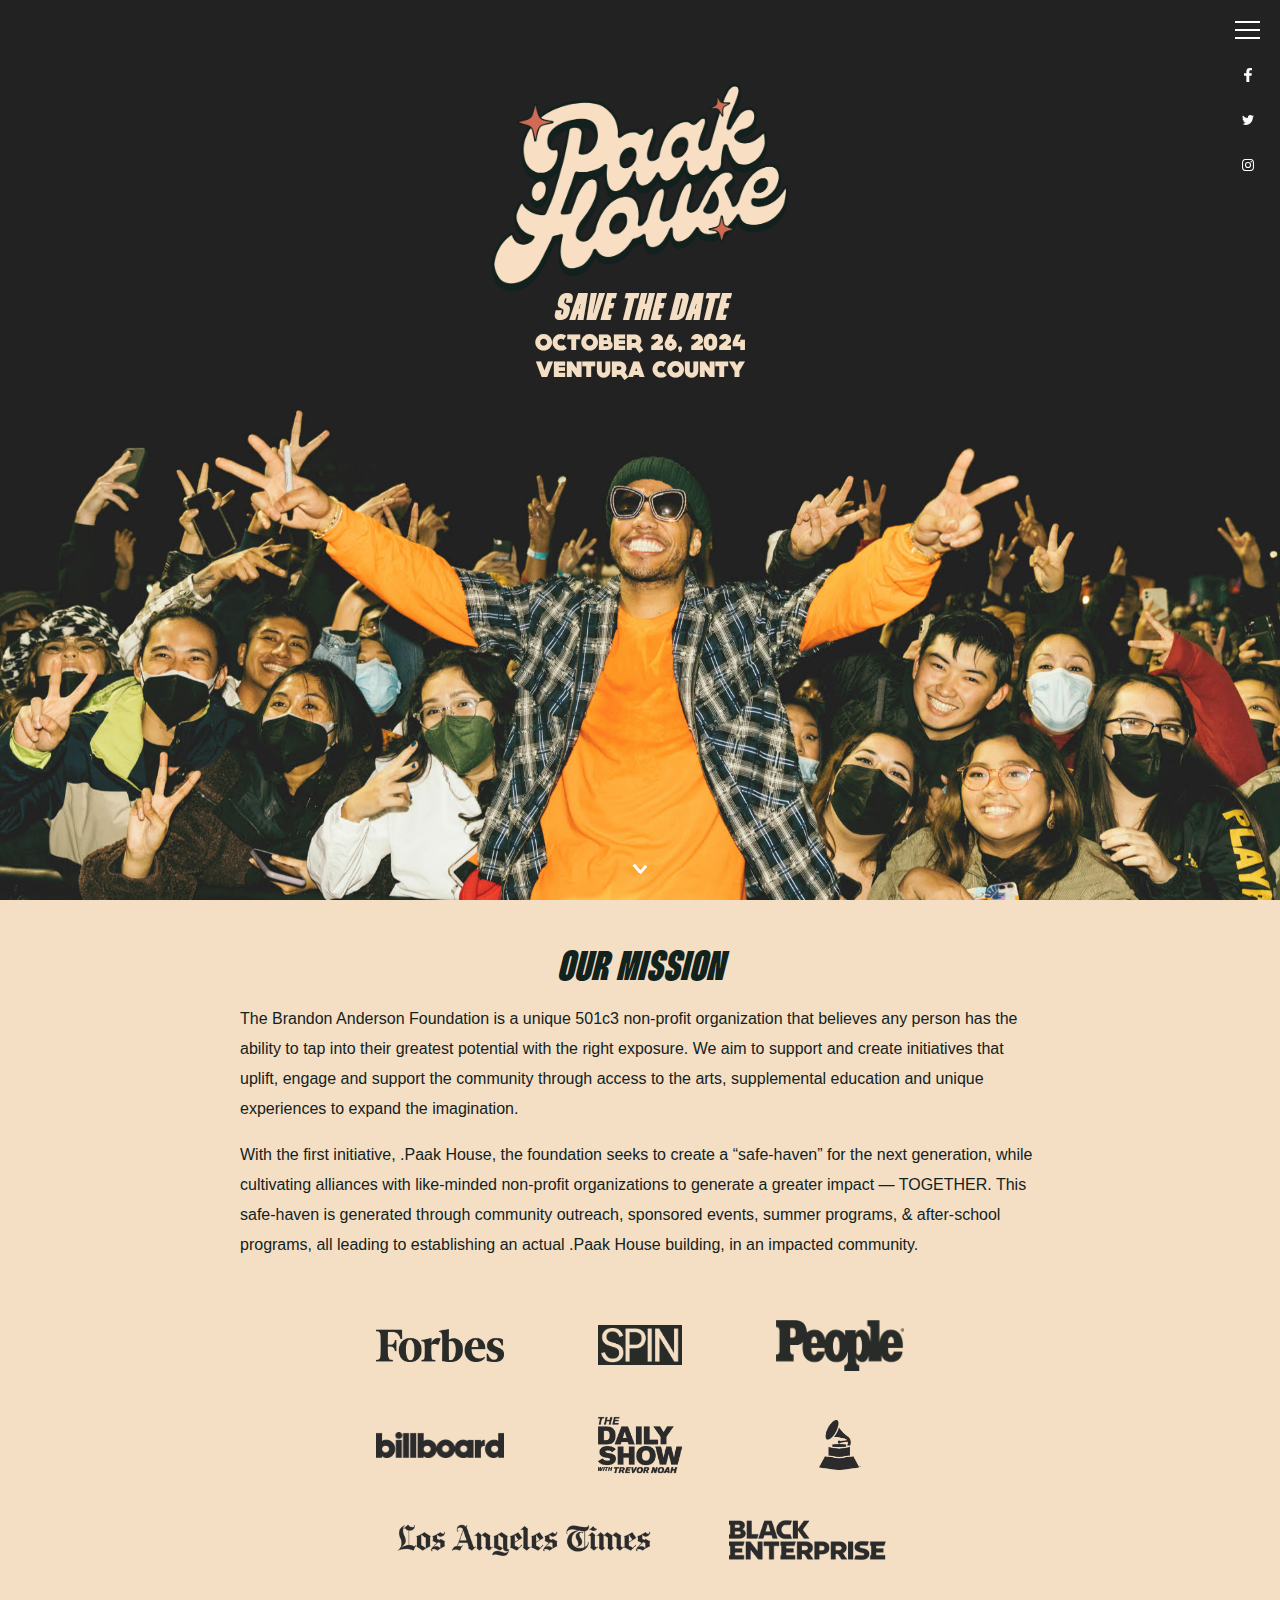
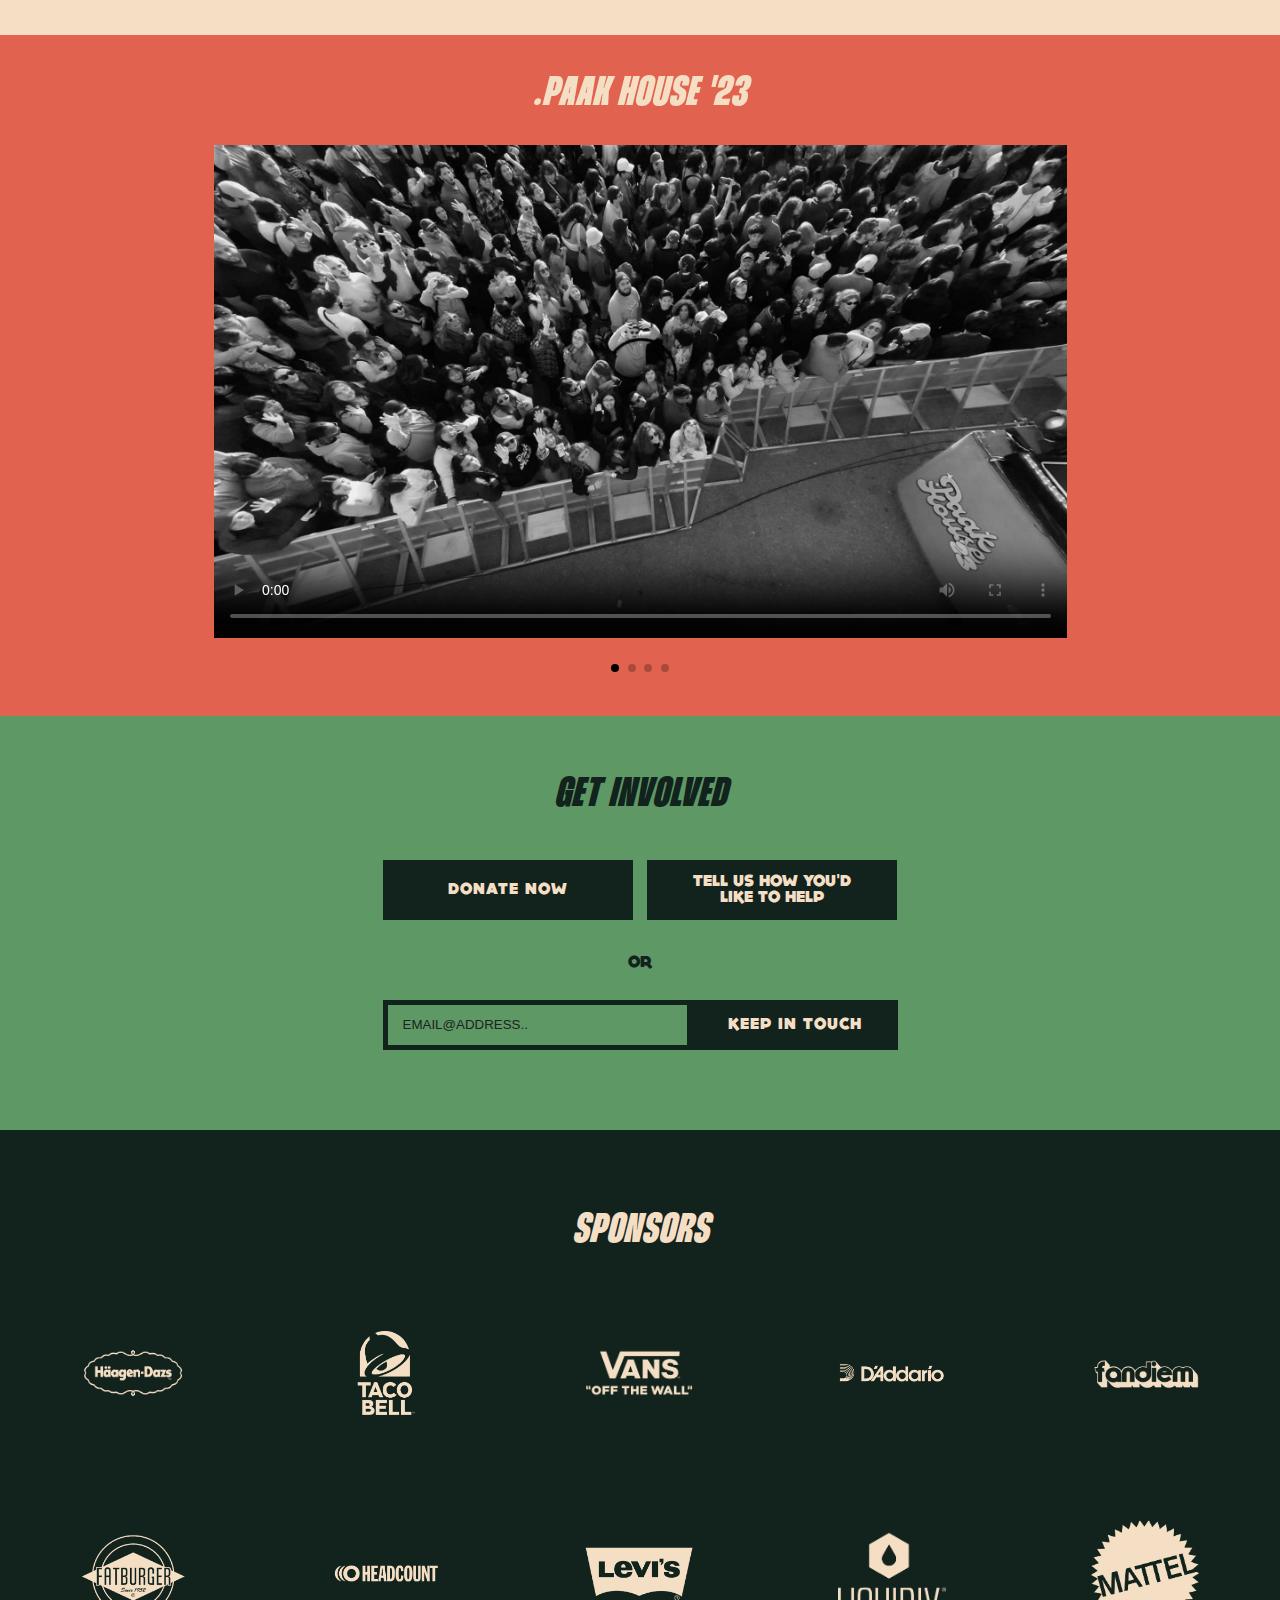
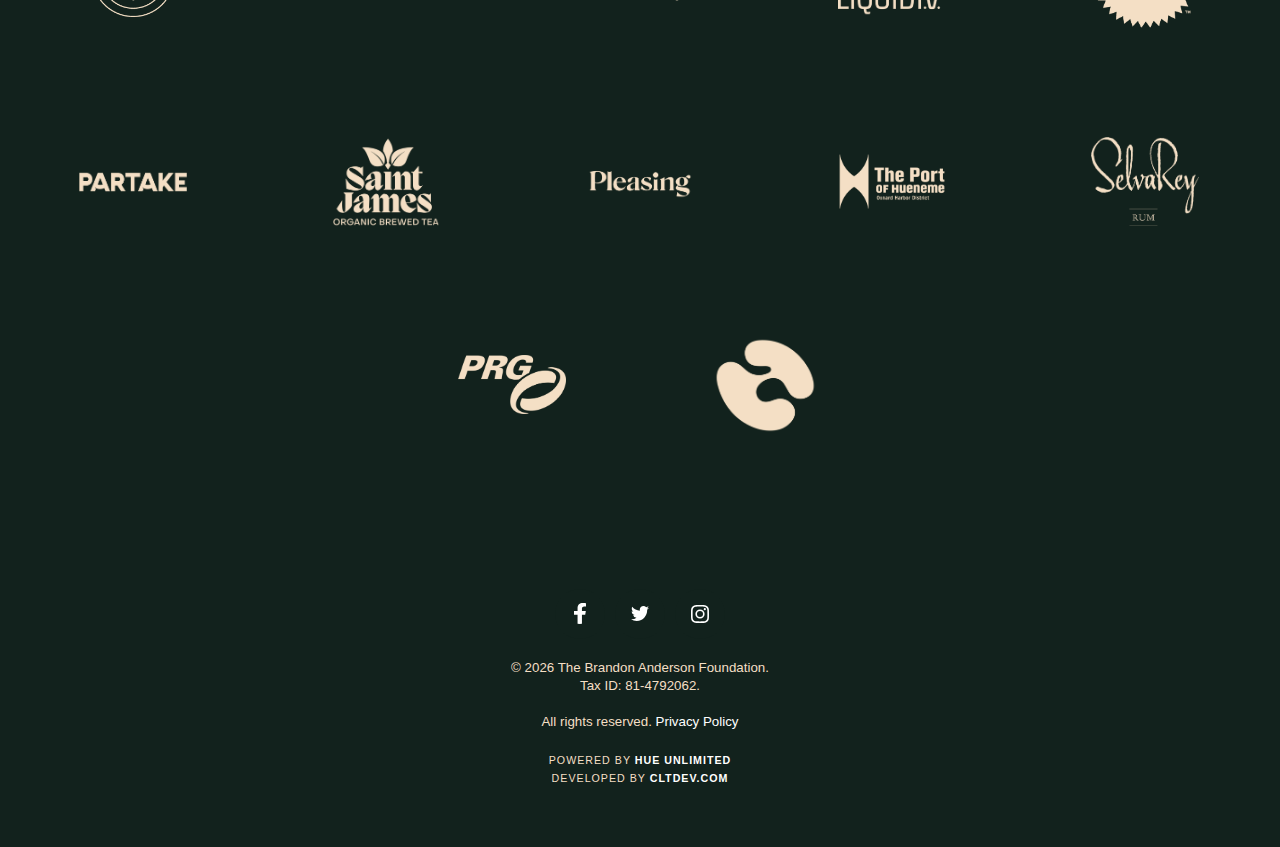
==== commit 725effe7: "change cta button font, change sponsor text/logo color" ====
--- a/index.html
+++ b/index.html
@@ -422,55 +422,55 @@
 				<h3>Sponsors</h3>
 				<div class="wrap">
 					<a href="https://icecream.com/us/en/brands/haagen-dazs" target="_BLANK">
-						<img src="assets/img/2023/sponsors/haagen-dazs.png" alt="Haagen Dazs" />
+						<img src="assets/img/2024/sponsors/haagen-dazs.png" alt="Haagen Dazs" />
 					</a>
 					<a id="tacoBell" href="https://tacobell.com" target="_BLANK">
-						<img src="assets/img/2023/sponsors/taco-bell.png" alt="Taco Bell" />
+						<img src="assets/img/2024/sponsors/taco-bell.png" alt="Taco Bell" />
 					</a>
 					<a id="vans" href="https://vans.com" target="_BLANK">
-						<img src="assets/img/2023/sponsors/vans.png" alt="Vans" />
+						<img src="assets/img/2024/sponsors/vans.png" alt="Vans" />
 					</a>
 					<a href="https://daddario.com" target="_BLANK">
-						<img src="assets/img/2023/sponsors/daddario.png" alt="Daddario" />
+						<img src="assets/img/2024/sponsors/daddario.png" alt="Daddario" />
 					</a>
 					<a href="https://fandiem.com" target="_BLANK">
-						<img src="assets/img/2023/sponsors/fandiem.png" alt="Fandiem" />
+						<img src="assets/img/2024/sponsors/fandiem.png" alt="Fandiem" />
 					</a>
 					<a href="https://fatburger.com" target="_BLANK">
-						<img src="assets/img/2023/sponsors/fatburger.png" alt="Fat Burger" />
+						<img src="assets/img/2024/sponsors/fatburger.png" alt="Fat Burger" />
 					</a>
 					<a href="https://headcount.org" target="_BLANK">
-						<img src="assets/img/2023/sponsors/headcount.png" alt="Head Count" />
+						<img src="assets/img/2024/sponsors/headcount.png" alt="Head Count" />
 					</a>
 					<a href="https://levi.com/US/en_US" target="_BLANK">
-						<img src="assets/img/2023/sponsors/levis.png" alt="Levis" />
+						<img src="assets/img/2024/sponsors/levis.png" alt="Levis" />
 					</a>
 					<a href="https://liquid-iv.com" target="_BLANK">
-						<img src="assets/img/2023/sponsors/liquid-iv.png" alt="Liquid I.V." />
+						<img src="assets/img/2024/sponsors/liquid-iv.png" alt="Liquid I.V." />
 					</a>
 					<a href="https://shop.mattel.com" target="_BLANK">
-						<img src="assets/img/2023/sponsors/mattel.png" alt="Mattel" />
+						<img src="assets/img/2024/sponsors/mattel.png" alt="Mattel" />
 					</a>
 					<a href="https://partakefoods.com" target="_BLANK">
-						<img src="assets/img/2023/sponsors/partake.png" alt="Partake" />
+						<img src="assets/img/2024/sponsors/partake.png" alt="Partake" />
 					</a>
 					<a href="https://saintjamesicedtea.com" target="_BLANK">
-						<img src="assets/img/2023/sponsors/saint-james.png" alt="Saint James" />
+						<img src="assets/img/2024/sponsors/saint-james.png" alt="Saint James" />
 					</a>
 					<a href="https://pleasing.com" target="_BLANK">
-						<img src="assets/img/2023/sponsors/pleasing.png" alt="Pleasing" />
+						<img src="assets/img/2024/sponsors/pleasing.png" alt="Pleasing" />
 					</a>
 					<a href="https://portofhueneme.org" target="_BLANK">
-						<img src="assets/img/2023/sponsors/poh.png" alt="POH" />
+						<img src="assets/img/2024/sponsors/poh.png" alt="POH" />
 					</a>
 					<a href="https://selvarey.com" target="_BLANK">
-						<img src="assets/img/2023/sponsors/selvaRey.png" alt="Selva Rey" />
+						<img src="assets/img/2024/sponsors/selvaRey.png" alt="Selva Rey" />
 					</a>
 					<a href="https://www.prg.com/en" target="_BLANK">
-						<img src="assets/img/2023/sponsors/PRG.png" alt="PRG" />
+						<img src="assets/img/2024/sponsors/PRG.png" alt="PRG" />
 					</a>
 					<a href="https://hueunlimited.com" target="_BLANK">
-						<img src="assets/img/2023/sponsors/hue.png" alt="Hue Unlimited" />
+						<img src="assets/img/2024/sponsors/hue.png" alt="Hue Unlimited" />
 					</a>
 					<!-- <a id="vans" href="https://www.vans.com" target="_BLANK">
 						<img src="assets/img/2023/sponsors/vans.png" alt="Vans" />
@@ -517,7 +517,7 @@
  			</p>
  			<p class="signature">
  				<span>Powered by <a href="https://hueunlimited.com" target="_BLANK">Hue Unlimited</a></span>
- 				<span>Developed by <a href="https://cltdev.com" target="_BLANK">CLTDEV</a></span>
+ 				<span>Developed by <a href="https://cltdev.com" target="_BLANK">CLTDEV.com</a></span>
  			</p>
 		</footer>
 
--- a/assets/scss/style.css
+++ b/assets/scss/style.css
@@ -1,3 +1,4 @@
+@import url("https://fonts.googleapis.com/css?family=Montserrat:500,700i,800,900i&display=swap");
 @font-face {
   font-family: "Primary";
   src: url("../fonts/2024/Thunder-ExtraBoldLCItalic.otf") format("opentype");
@@ -10,8 +11,7 @@
 body {
   margin: 0;
   padding: 0;
-  font-family: "Secondary", sans-serif;
-  text-transform: uppercase;
+  font-family: "montserrat-regular", sans-serif;
   height: 100%;
 }
 html.freeze,
@@ -32,17 +32,12 @@
   letter-spacing: 1px;
 }
 
-h2 {
-  font-size: 2rem;
-}
-
-h3 {
-  font-size: 1.4rem;
+h2, h3 {
+  font-size: 2.6rem;
 }
 
 a, button {
   text-decoration: none;
-  font-family: "Secondary", sans-serif;
 }
 a:hover, button:hover {
   cursor: pointer;
@@ -93,9 +88,6 @@
 }
 
 @media (min-width: 768px) {
-  h3 {
-    font-size: 2rem;
-  }
   button {
     width: 250px;
   }
@@ -357,7 +349,11 @@
 }
 #splash #splashCopy #logo {
   position: relative;
-  top: 30px;
+  top: 0;
+  height: 50vh;
+  display: flex;
+  flex-direction: column;
+  justify-content: center;
   z-index: 4;
 }
 #splash #splashCopy #logo img {
@@ -372,6 +368,8 @@
 #splash #splashCopy #logo p {
   margin: 5px 0;
   font-size: 1.4rem;
+  font-family: "Secondary", sans-serif;
+  text-transform: uppercase;
 }
 
 @media (min-width: 515px) {
@@ -487,16 +485,13 @@
   display: none;
 }
 #videos .m-scooch-videos .m-scooch-inner h3 {
-  font-size: 1.2rem;
+  font-size: 2.6rem;
 }
 #videos .m-scooch-videos .m-scooch-controls {
   margin: 10px 0 0;
 }
 
 @media (min-width: 768px) {
-  #videos .m-scooch-videos .m-scooch-inner h3 {
-    font-size: 2rem;
-  }
   #videos .m-scooch-videos .m-scooch-controls {
     margin: 20px 0 0;
   }
@@ -528,6 +523,7 @@
   display: block;
   margin: 10px auto;
   color: #12221d;
+  font-family: "Secondary", sans-serif;
 }
 #cta .button {
   font-size: 12pt;
@@ -547,6 +543,7 @@
   transition: all 0.2s ease-in-out;
   box-sizing: border-box;
   padding: 0 10px;
+  font-family: "Secondary", sans-serif;
 }
 #cta .button.tell-btn {
   line-height: normal;
@@ -556,7 +553,7 @@
   letter-spacing: 1px;
 }
 #cta .button:hover {
-  background: #222222;
+  color: white;
   transition: all 0.2s ease-in-out;
 }
 #cta #newsletterFrm {
@@ -580,7 +577,6 @@
   padding: 0 15px;
   margin: 0;
   vertical-align: bottom;
-  font-family: "Secondary" sans-serif;
   text-transform: uppercase;
   font-weight: 500;
   border-radius: 0;
@@ -603,10 +599,11 @@
   background-position: 50% 50%;
   transition: all 0.3s cubic-bezier(0.4, 0, 0.2, 1);
   letter-spacing: 1px;
+  font-family: "Secondary", sans-serif;
 }
 #cta #newsletterFrm button:hover {
   cursor: pointer;
-  background: #222222;
+  color: white;
   transition: all 0.2s ease-in-out;
 }
 #cta #newsletterFrm button.success {
@@ -664,7 +661,7 @@
   background: #12221d;
 }
 #sponsors h3 {
-  color: white;
+  color: #f4dfc5;
 }
 #sponsors .wrap {
   display: flex;
@@ -688,7 +685,6 @@
 }
 #sponsors .wrap a:hover {
   cursor: pointer;
-  opacity: 0.8;
   transition: all 0.3s ease-in-out;
 }
 #sponsors .wrap #tacoBell img {
@@ -716,7 +712,7 @@
   padding: 50px 0;
   line-height: 18px;
   background: #12221d;
-  color: rgba(255, 255, 255, 0.5);
+  color: #f4dfc5;
   overflow: hidden;
   position: relative;
   z-index: 5;
@@ -738,7 +734,7 @@
   display: initial;
 }
 footer .legal .policy {
-  color: rgba(255, 255, 255, 0.8);
+  color: white;
   text-decoration: none;
   transition: all 0.3s ease-in-out;
 }
@@ -758,7 +754,7 @@
 }
 footer .signature a {
   text-decoration: none;
-  color: rgba(255, 255, 255, 0.8);
+  color: white;
   display: inline-block;
   font-weight: bold;
   transition: all 0.3s ease-in-out;
@@ -772,7 +768,7 @@
   gap: 10px;
 }
 footer #socialLinks a {
-  background: #1a3f2c;
+  background: #12221d;
 }
 
 #socialLinks {
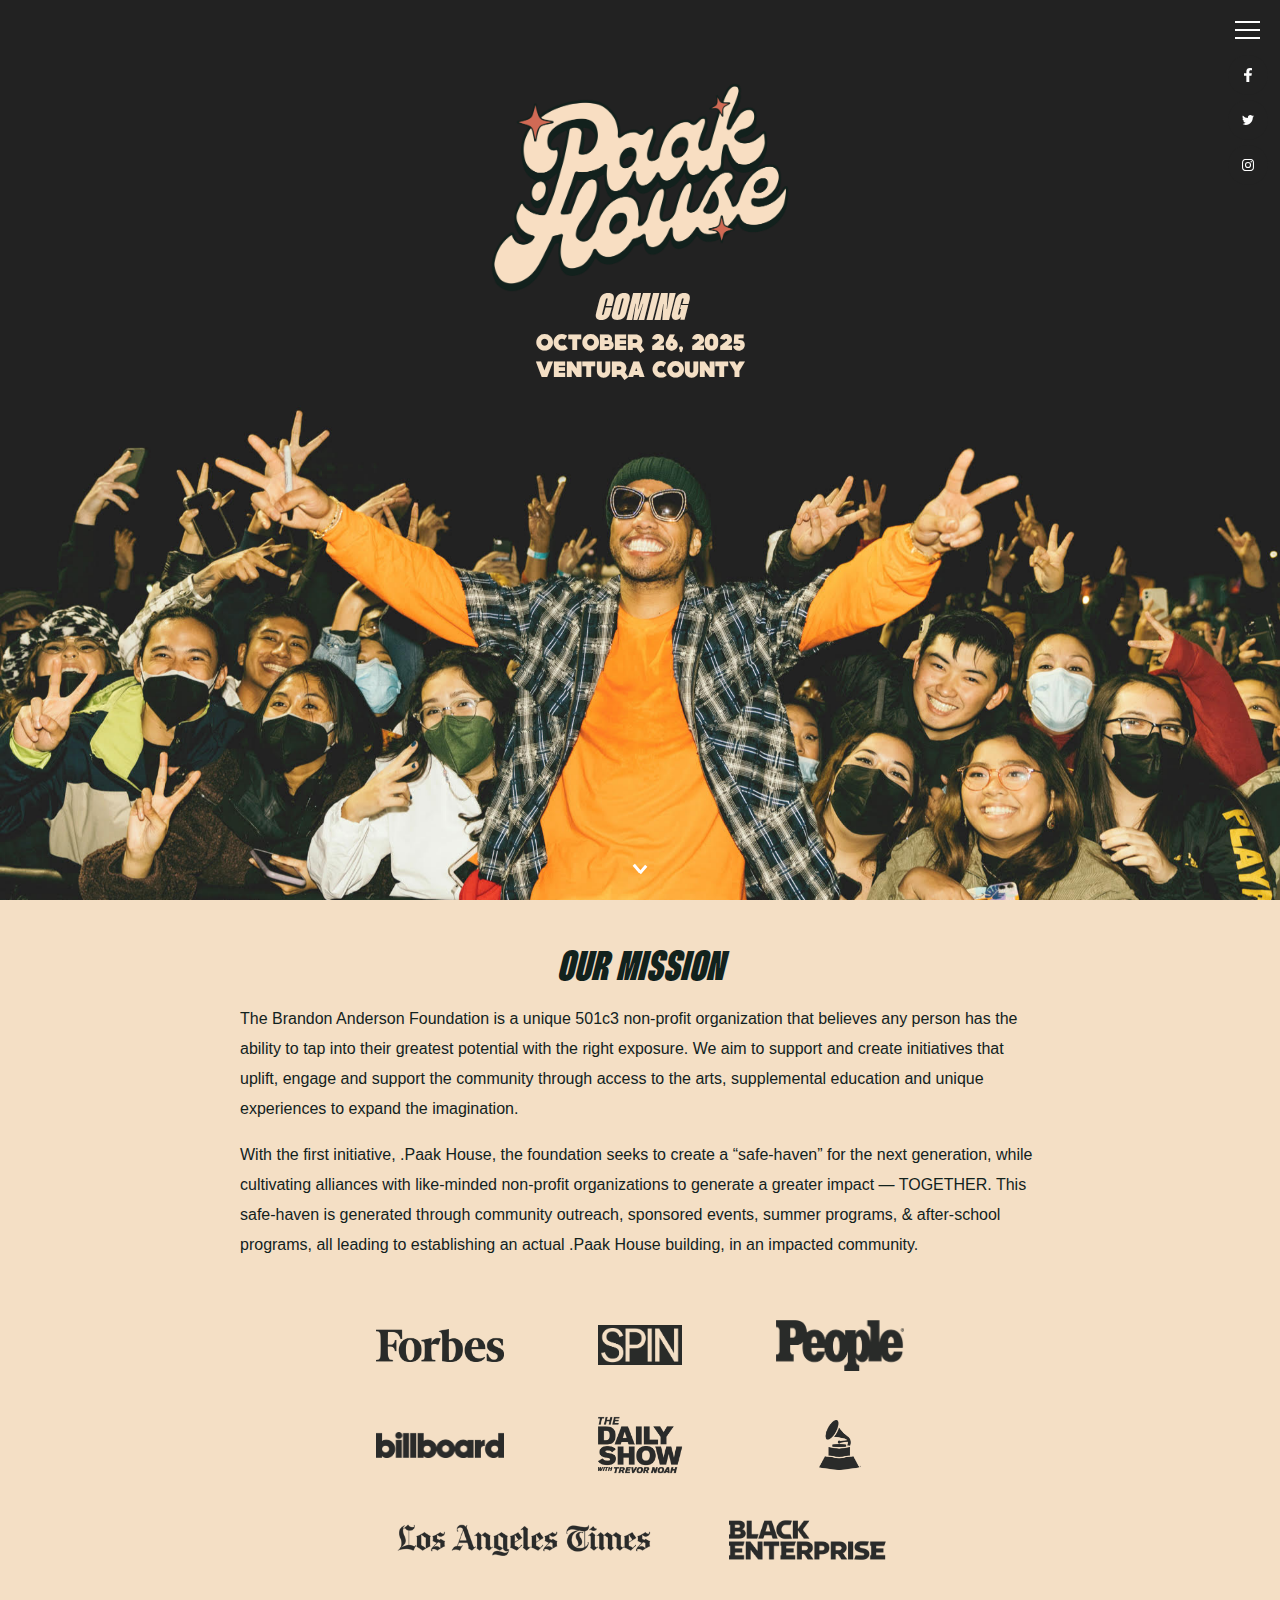
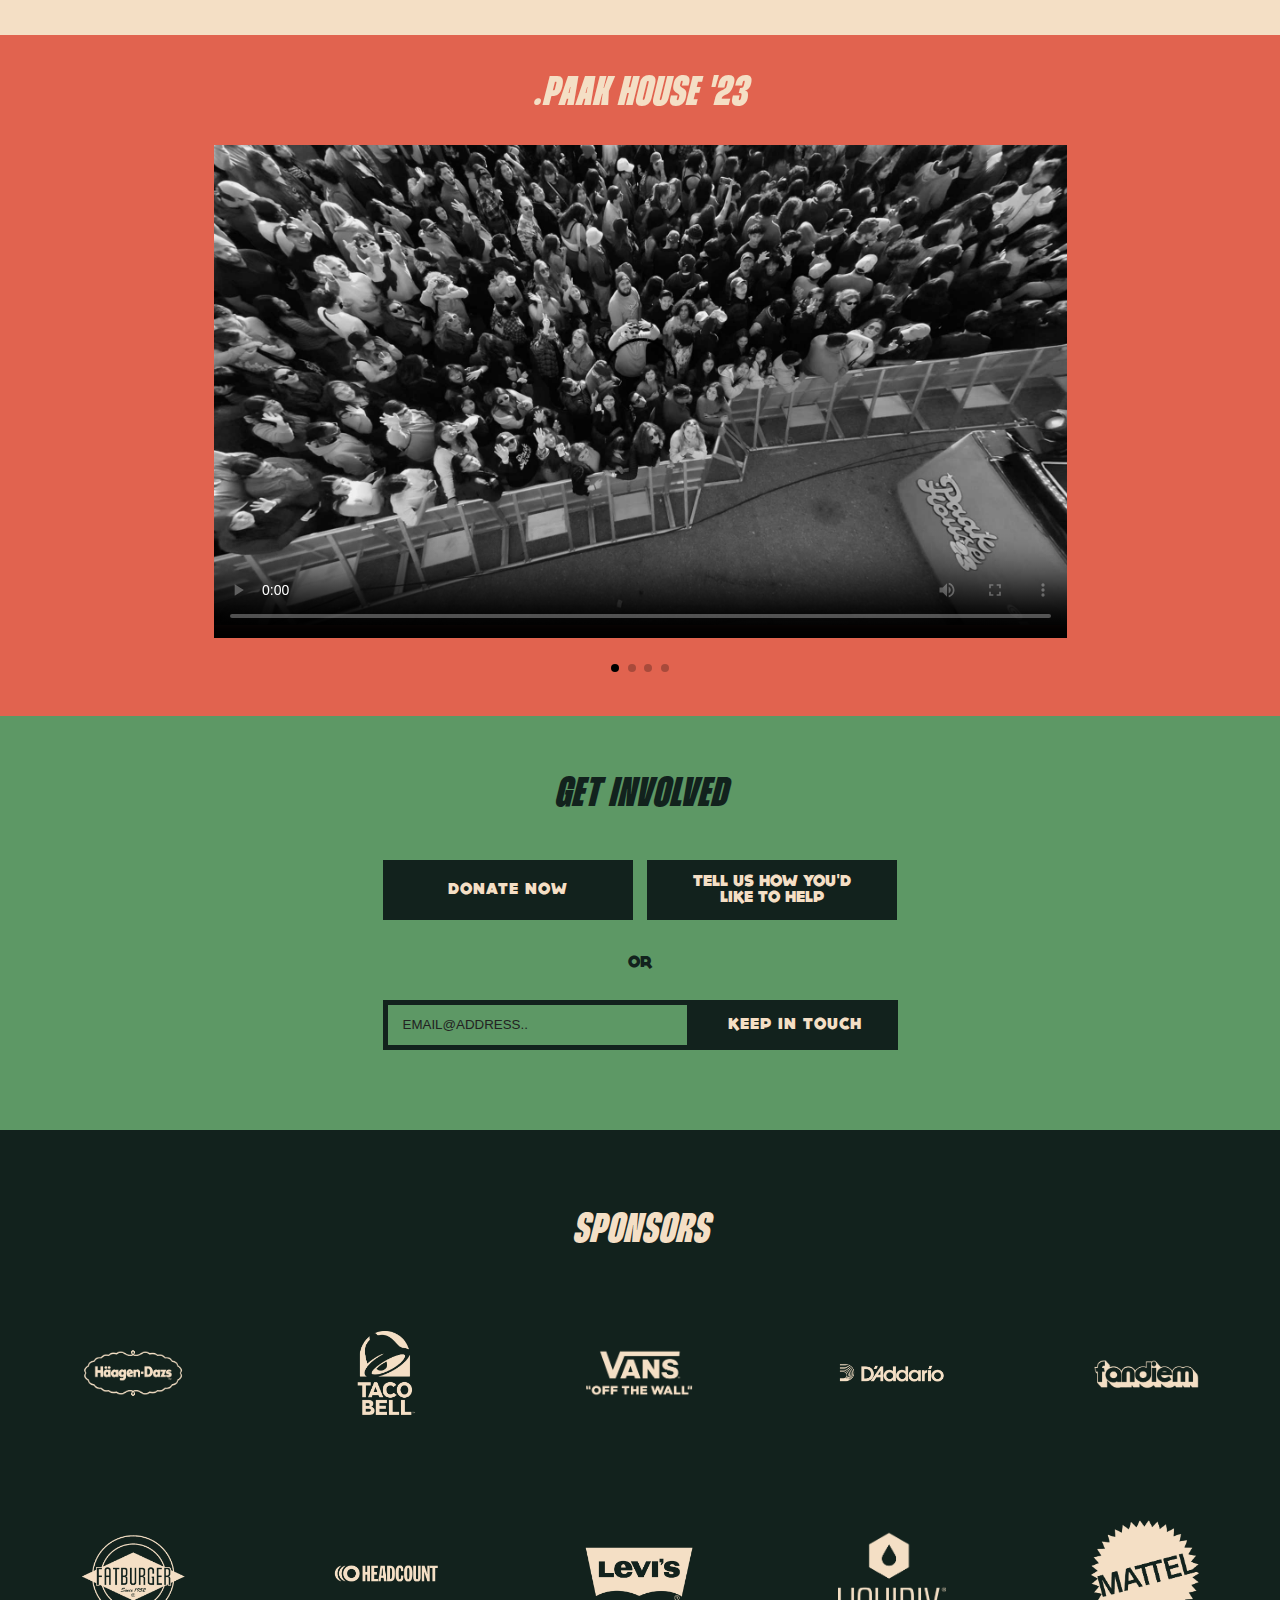
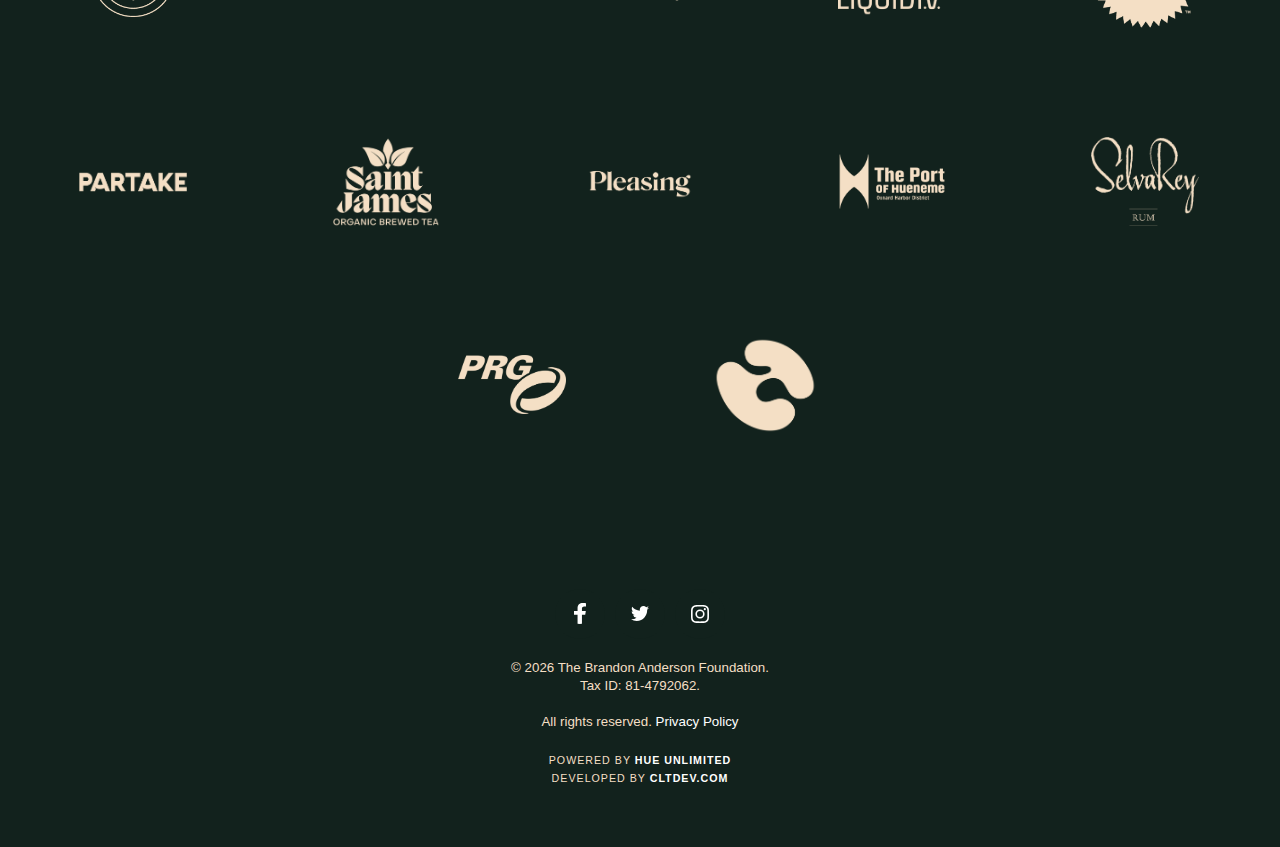
==== commit 5cdc8f1d: "change title and date" ====
--- a/index.html
+++ b/index.html
@@ -106,8 +106,8 @@
 				<div id="logo">
 					<img src="assets/img/2024/logo.png" alt="" />
 					<div className="tagline">
-						<h1>Save The Date</h1>
-						<p>October 26, 2024</p>
+						<h1>Coming</h1>
+						<p>October 26, 2025</p>
 						<p>Ventura County</p>
 					</div>
 					<!-- <button class="dice-widget-btn" data-dice-id="6197f72ee5a5ad0001d8c41d">Get Tickets</button> -->
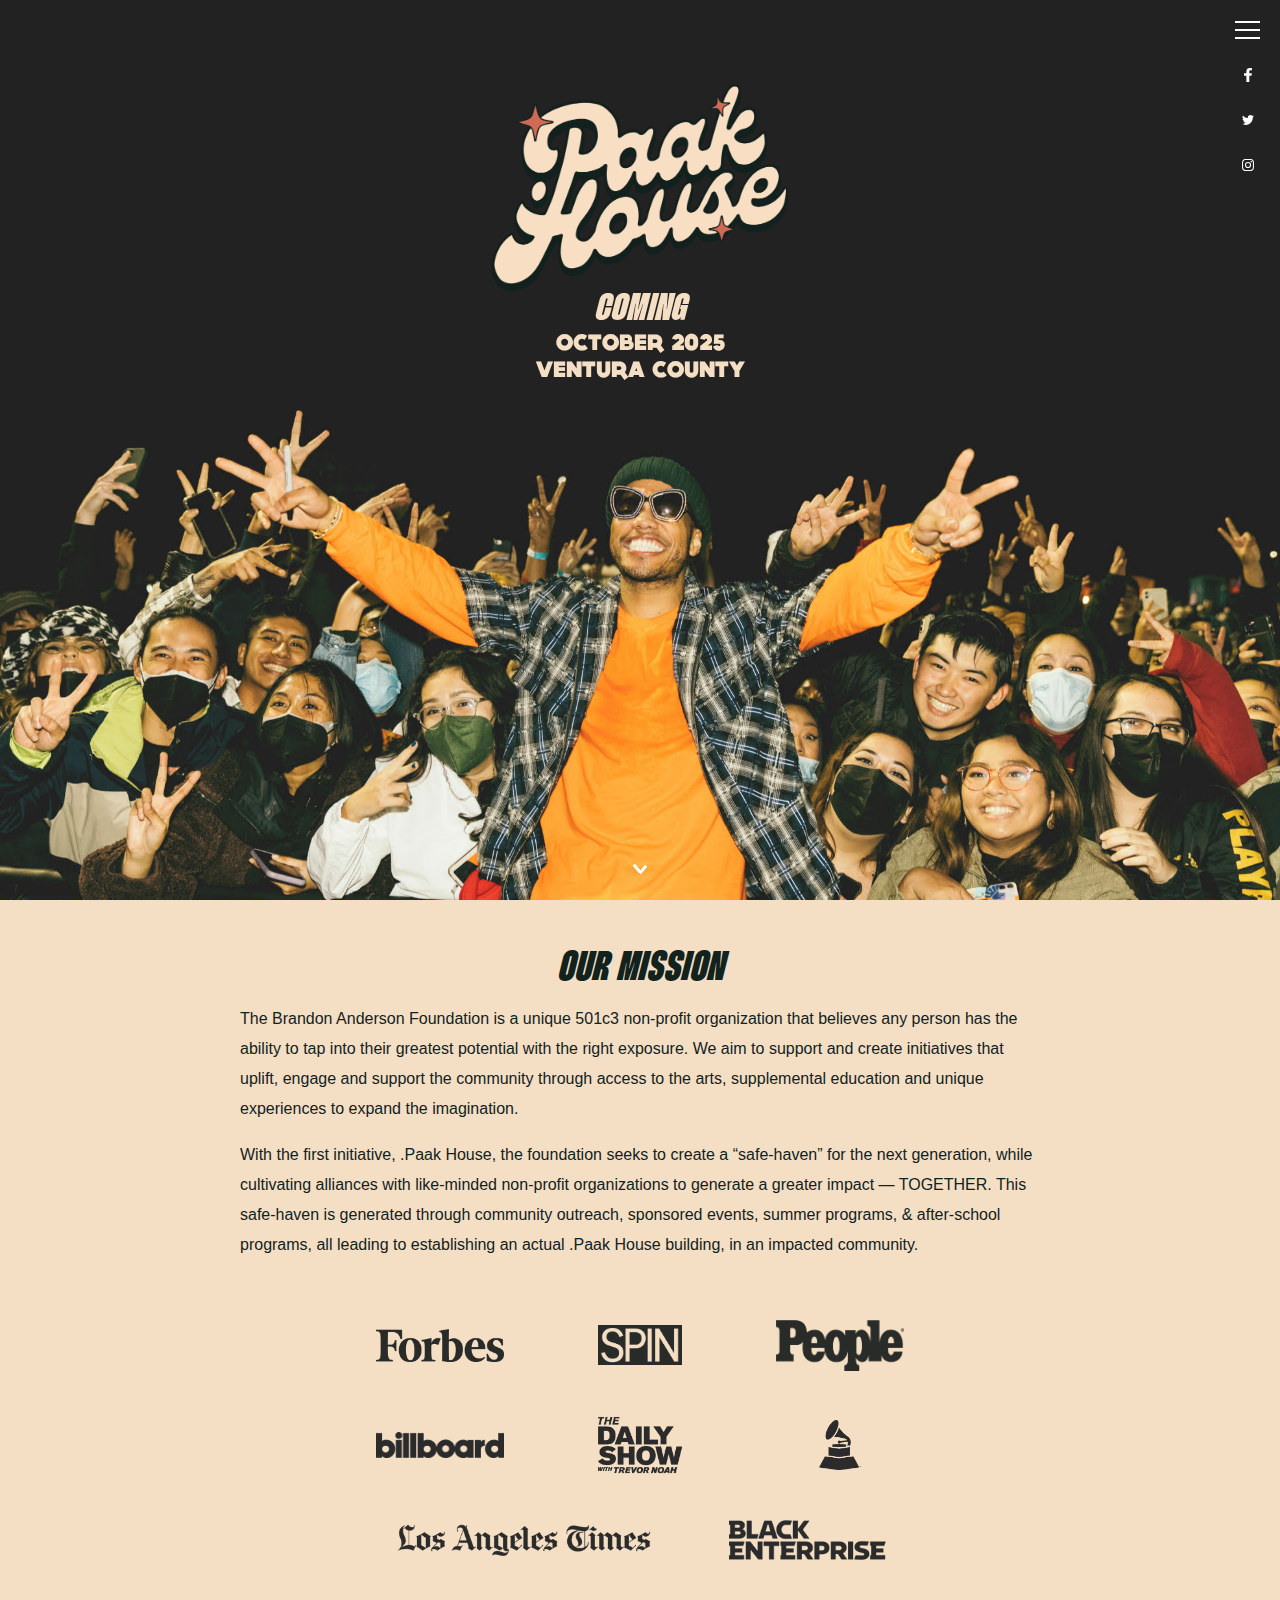
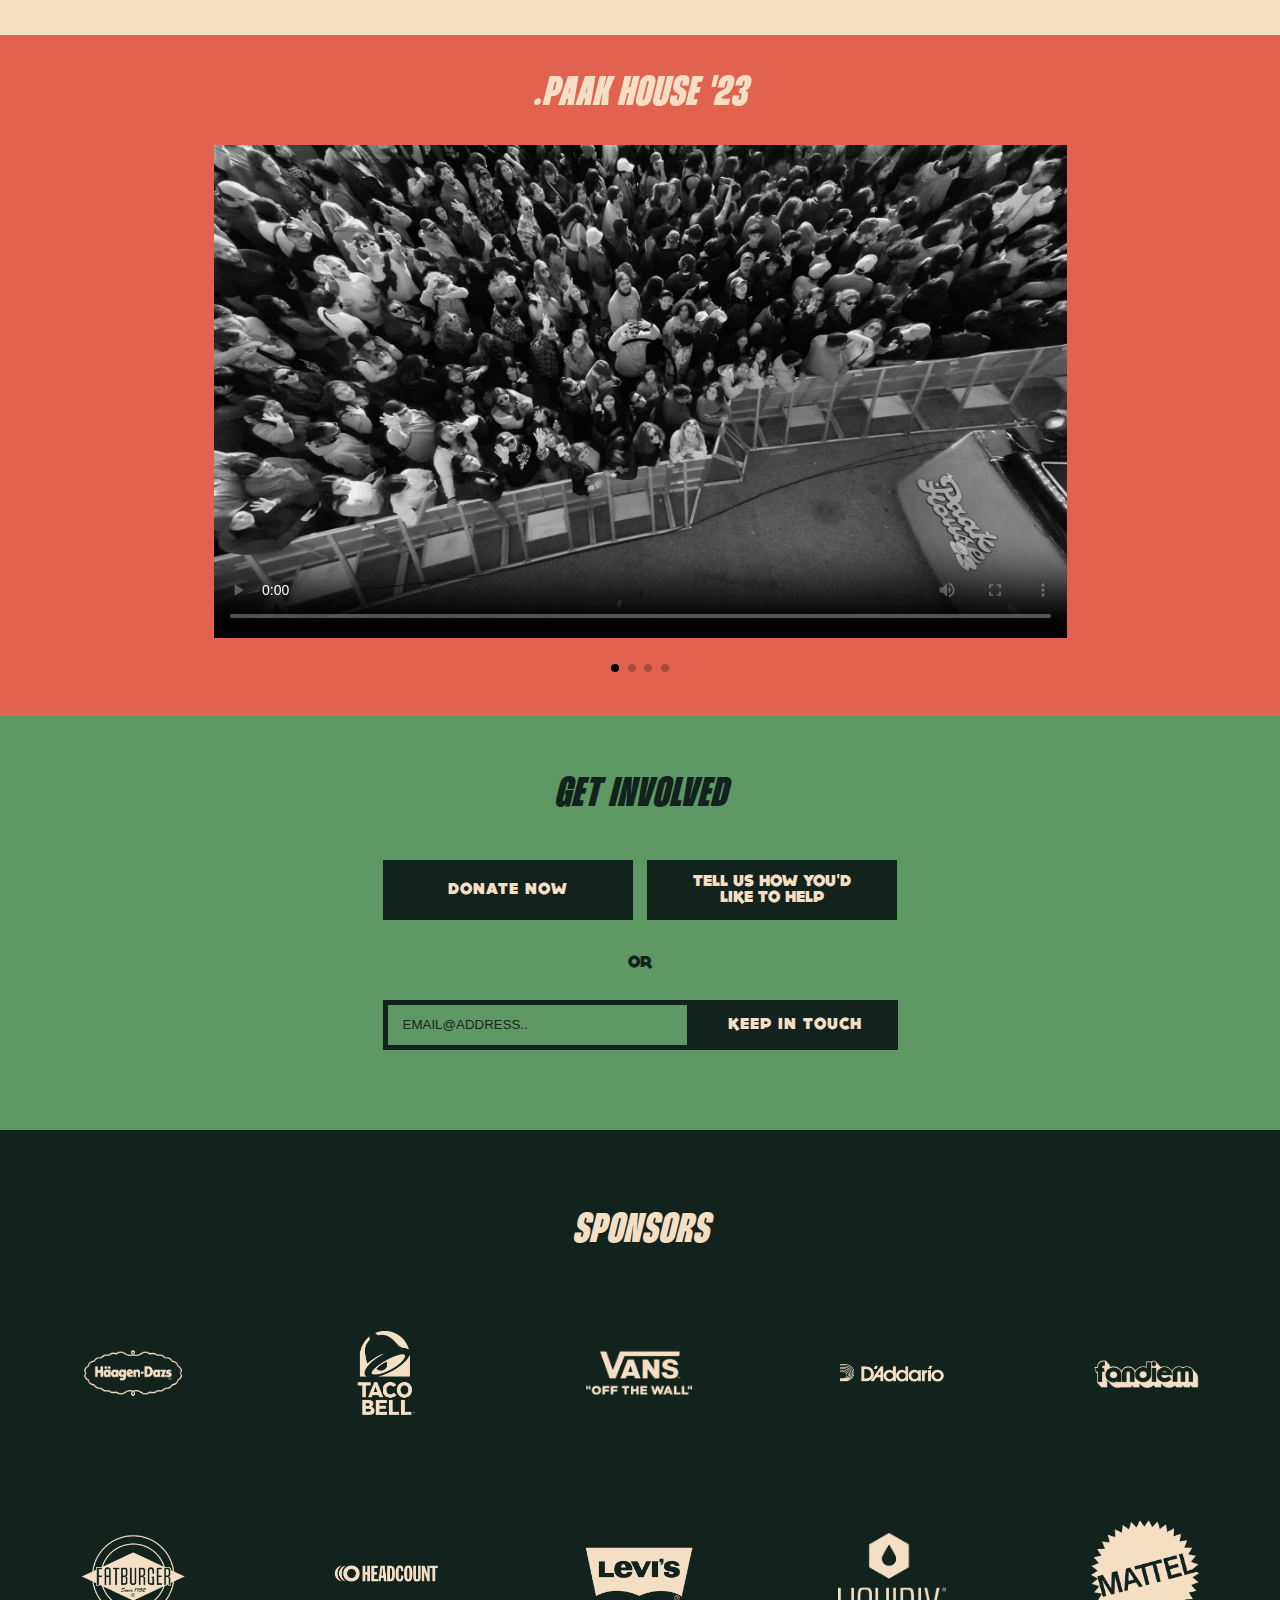
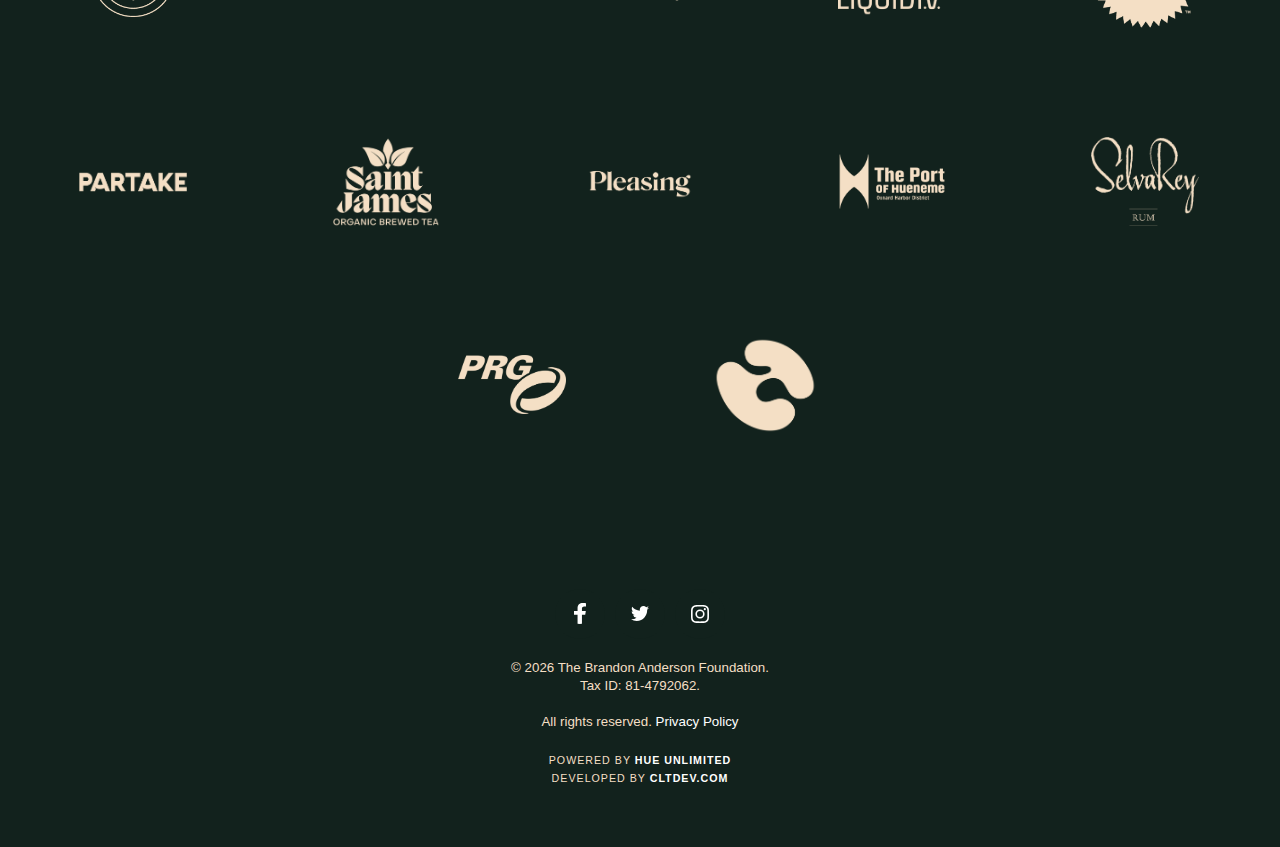
==== commit a418ba8a: "remove day from date" ====
--- a/index.html
+++ b/index.html
@@ -107,7 +107,7 @@
 					<img src="assets/img/2024/logo.png" alt="" />
 					<div className="tagline">
 						<h1>Coming</h1>
-						<p>October 26, 2025</p>
+						<p>October 2025</p>
 						<p>Ventura County</p>
 					</div>
 					<!-- <button class="dice-widget-btn" data-dice-id="6197f72ee5a5ad0001d8c41d">Get Tickets</button> -->
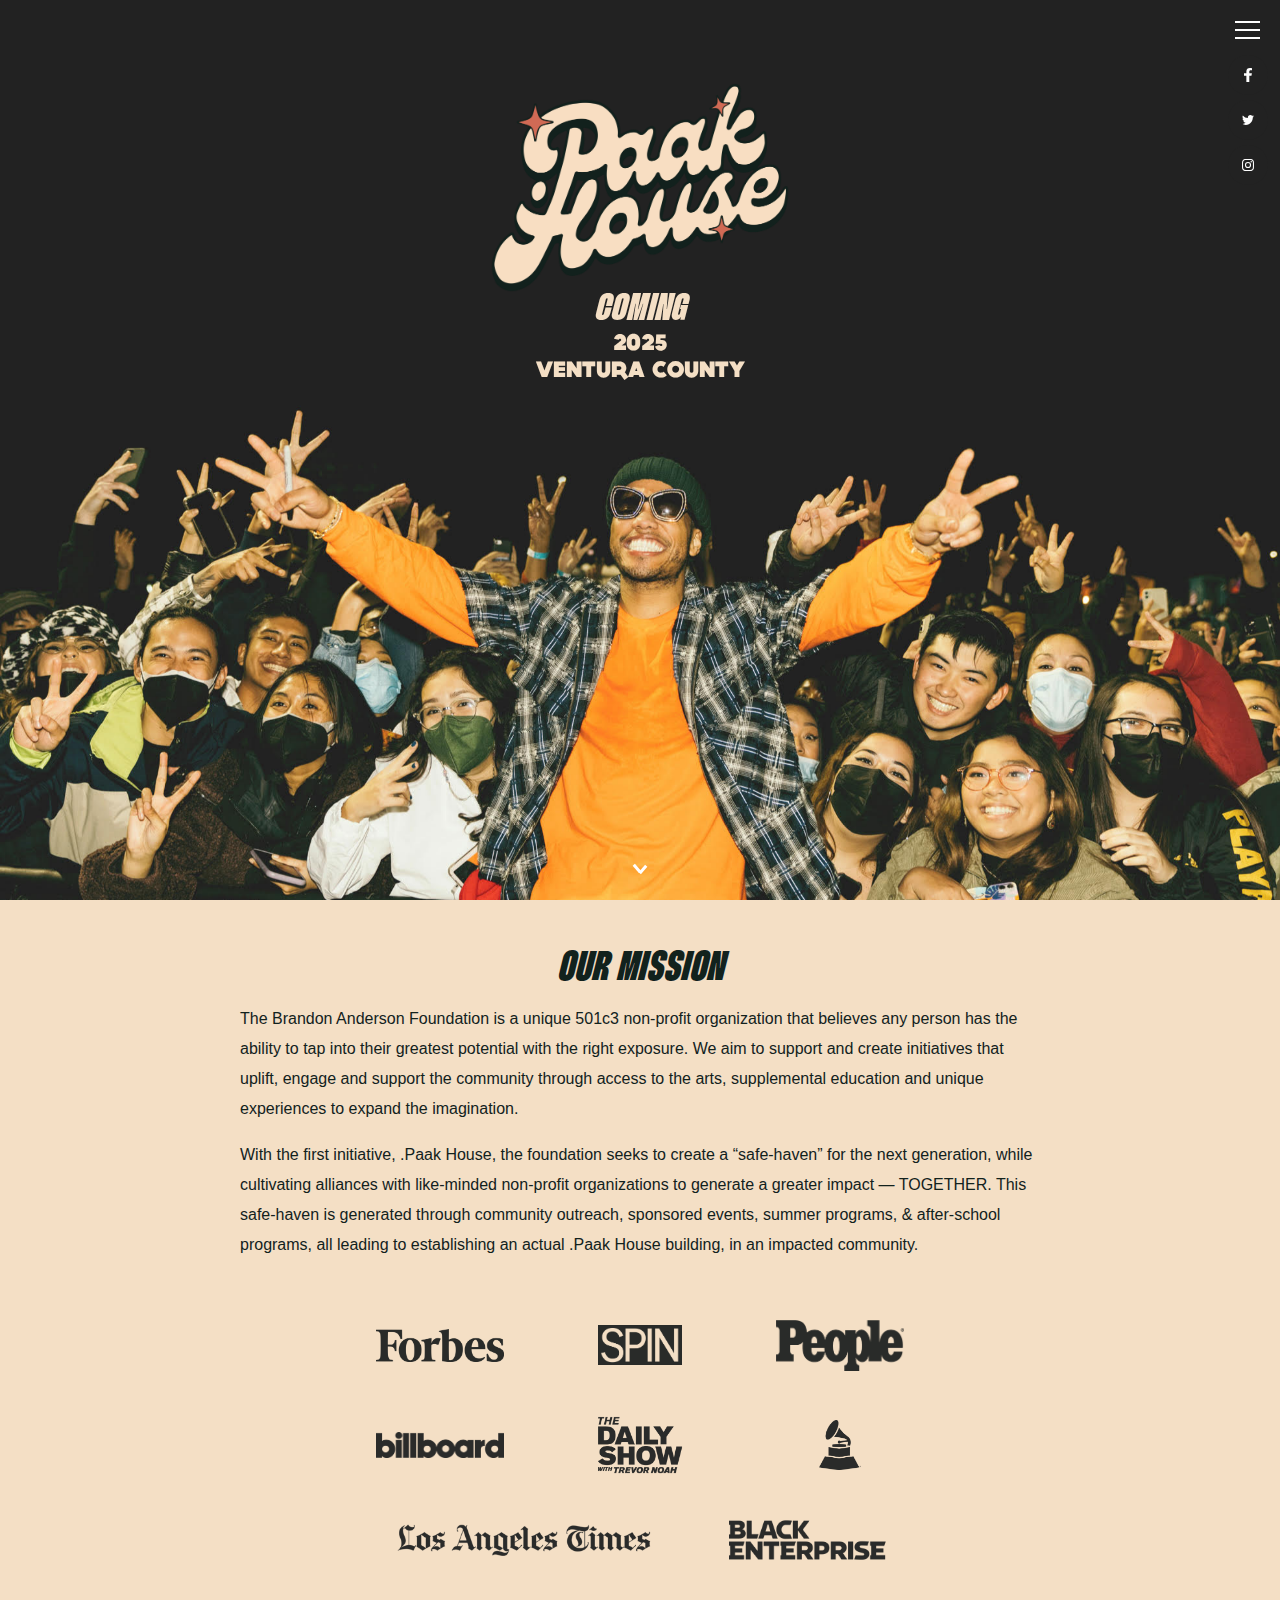
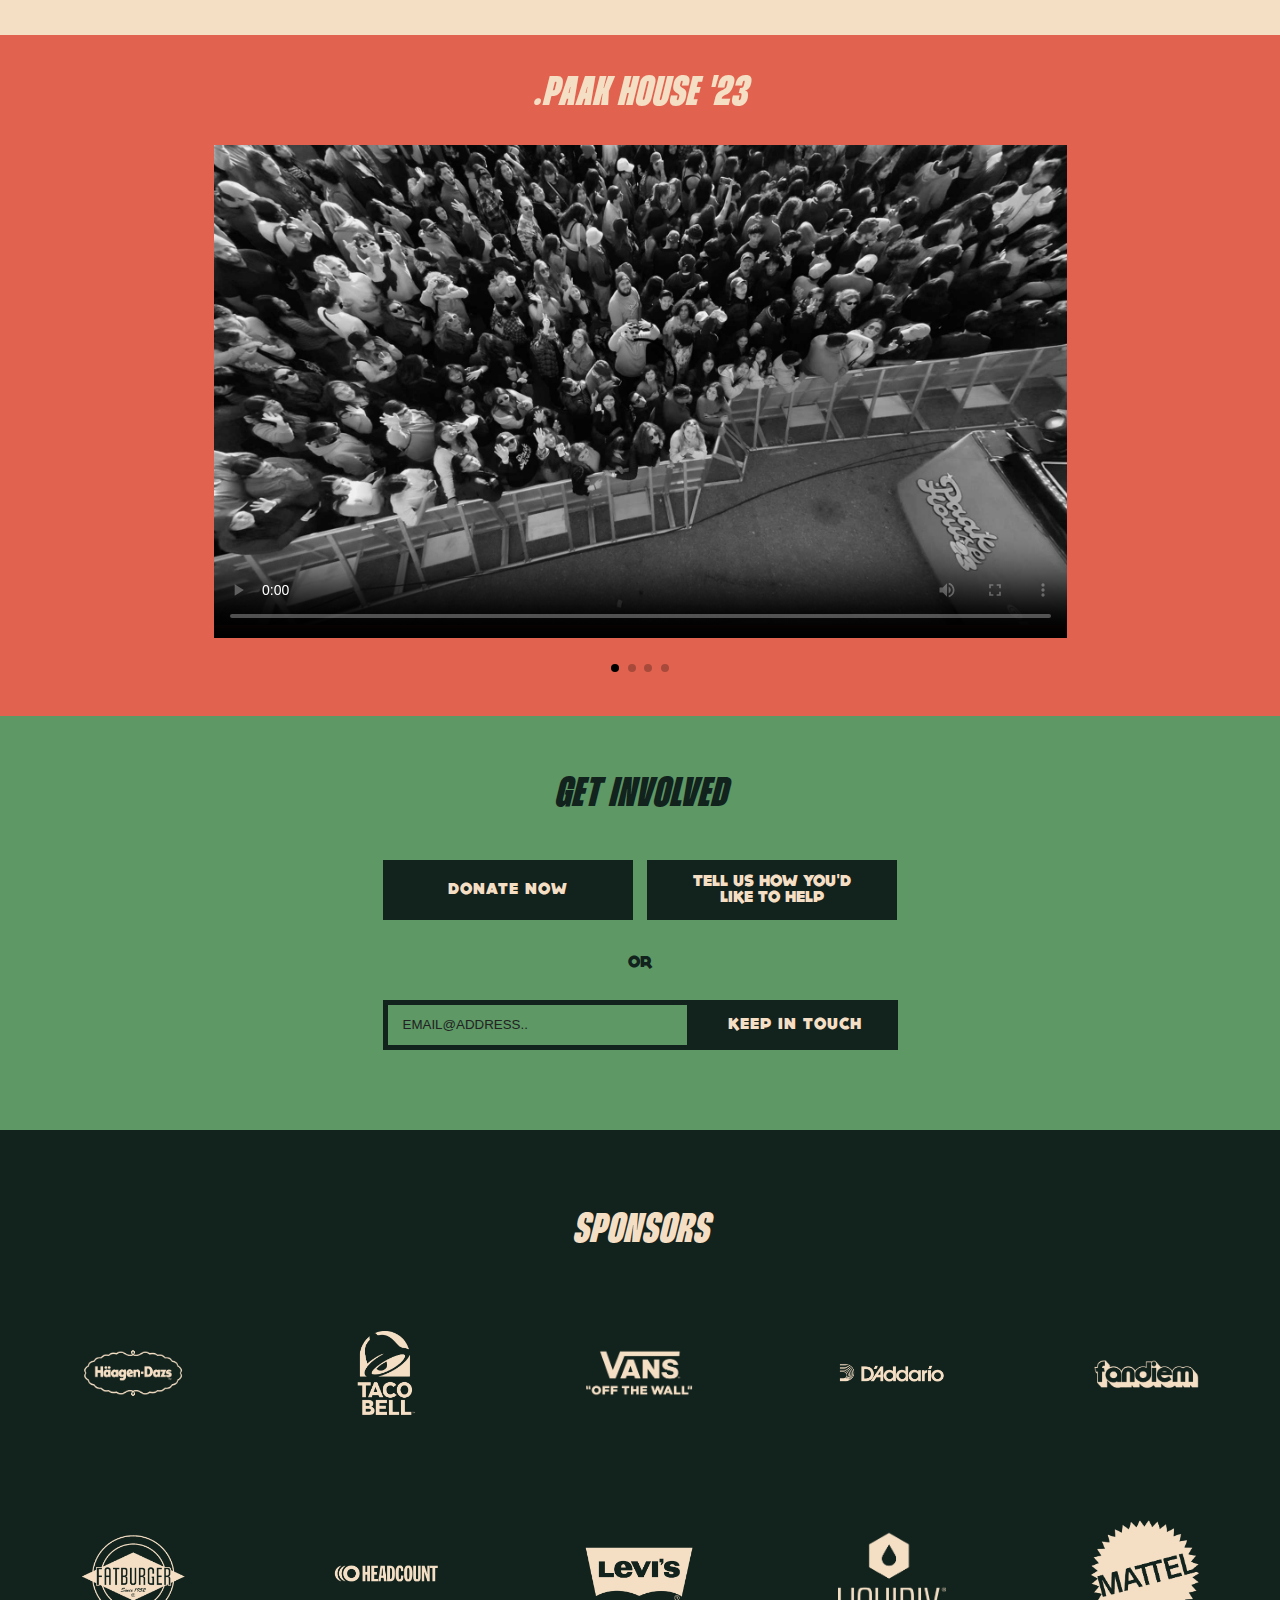
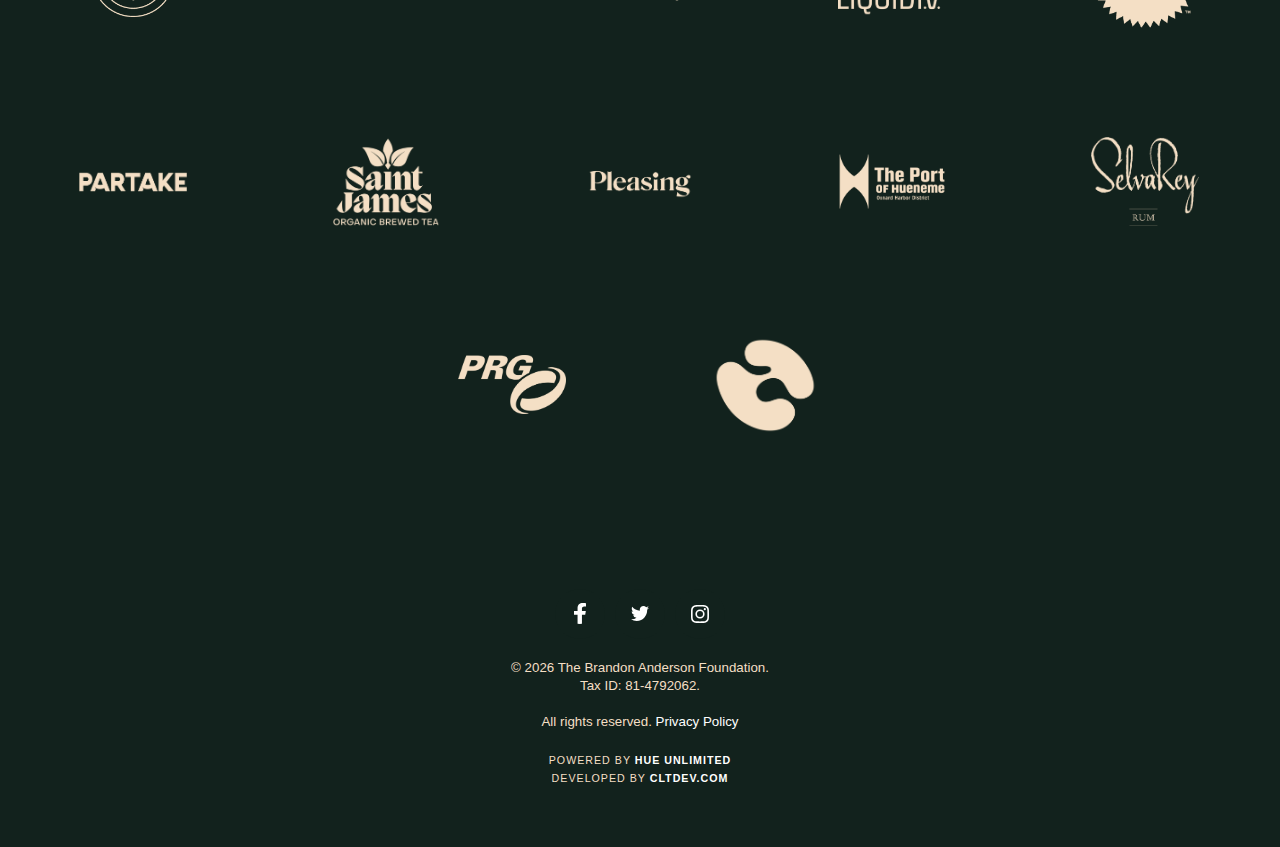
==== commit 0839a105: "remove october" ====
--- a/index.html
+++ b/index.html
@@ -107,7 +107,7 @@
 					<img src="assets/img/2024/logo.png" alt="" />
 					<div className="tagline">
 						<h1>Coming</h1>
-						<p>October 2025</p>
+						<p>2025</p>
 						<p>Ventura County</p>
 					</div>
 					<!-- <button class="dice-widget-btn" data-dice-id="6197f72ee5a5ad0001d8c41d">Get Tickets</button> -->
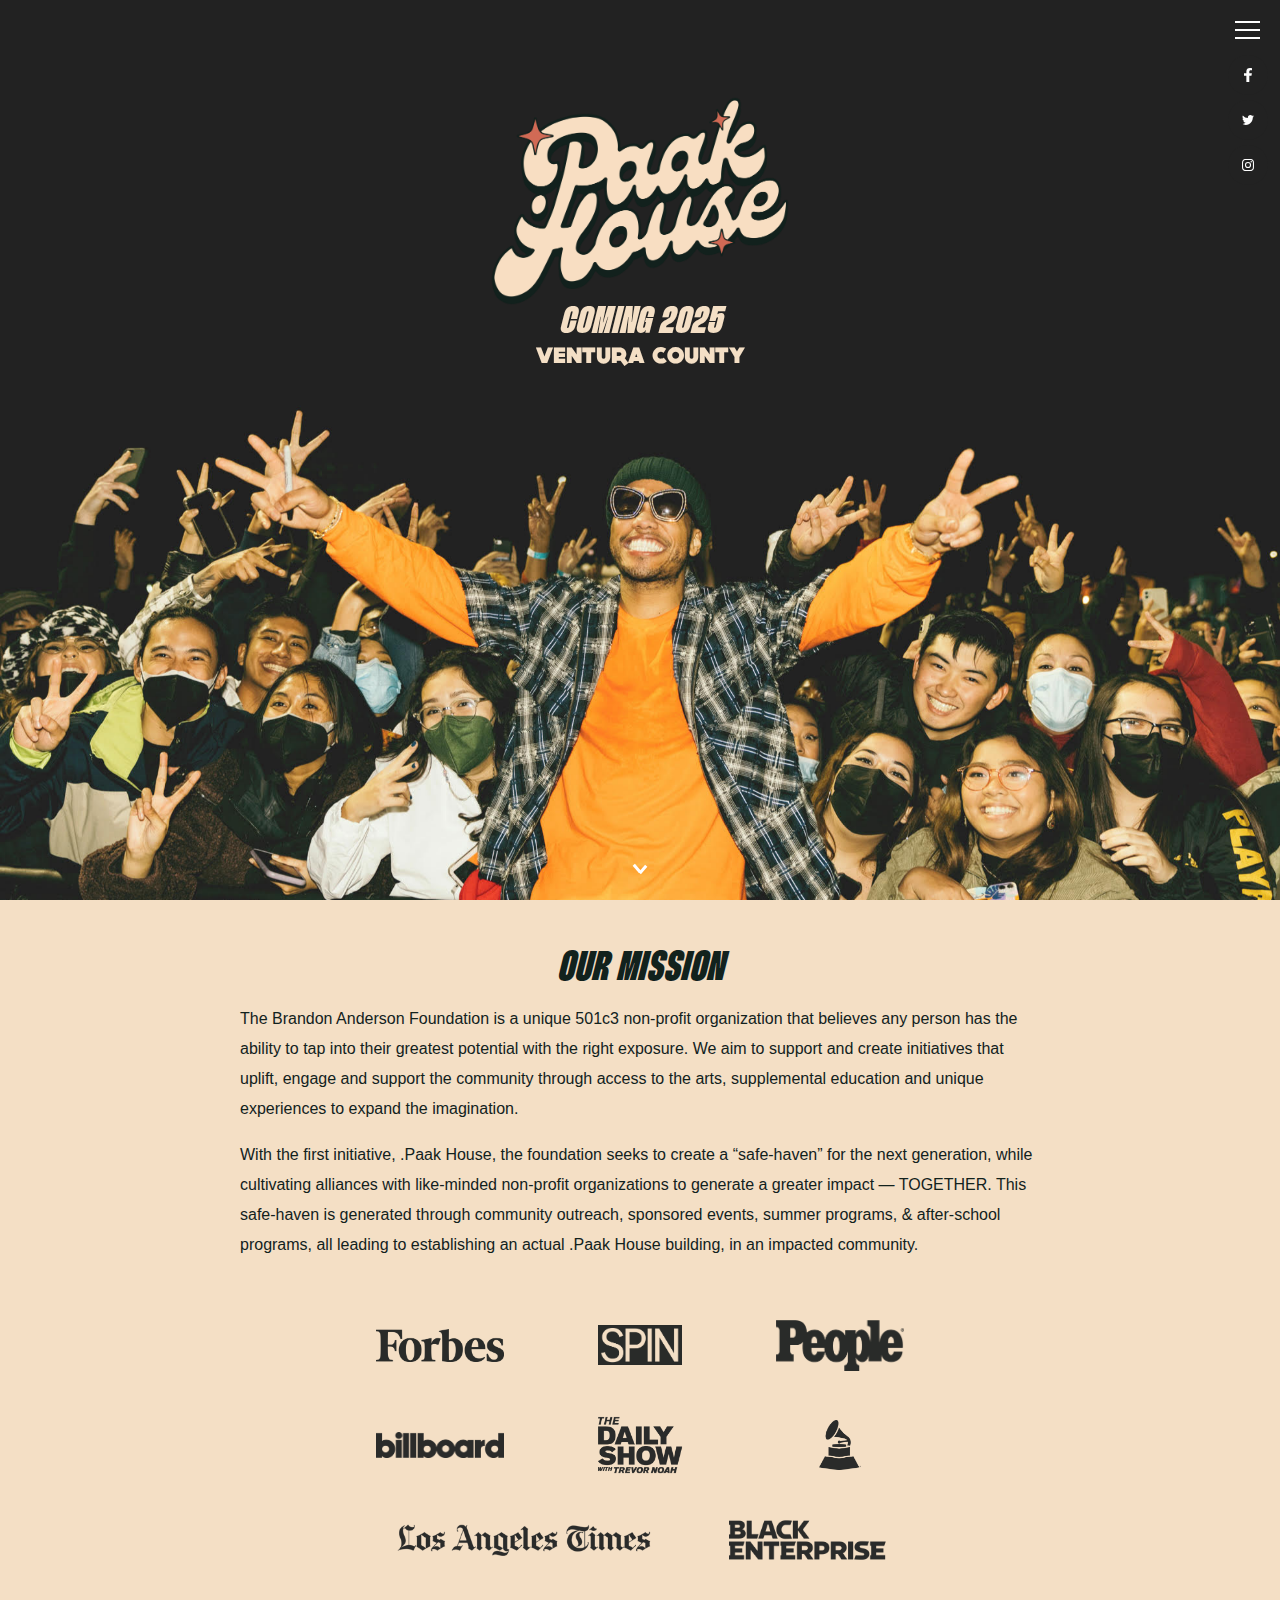
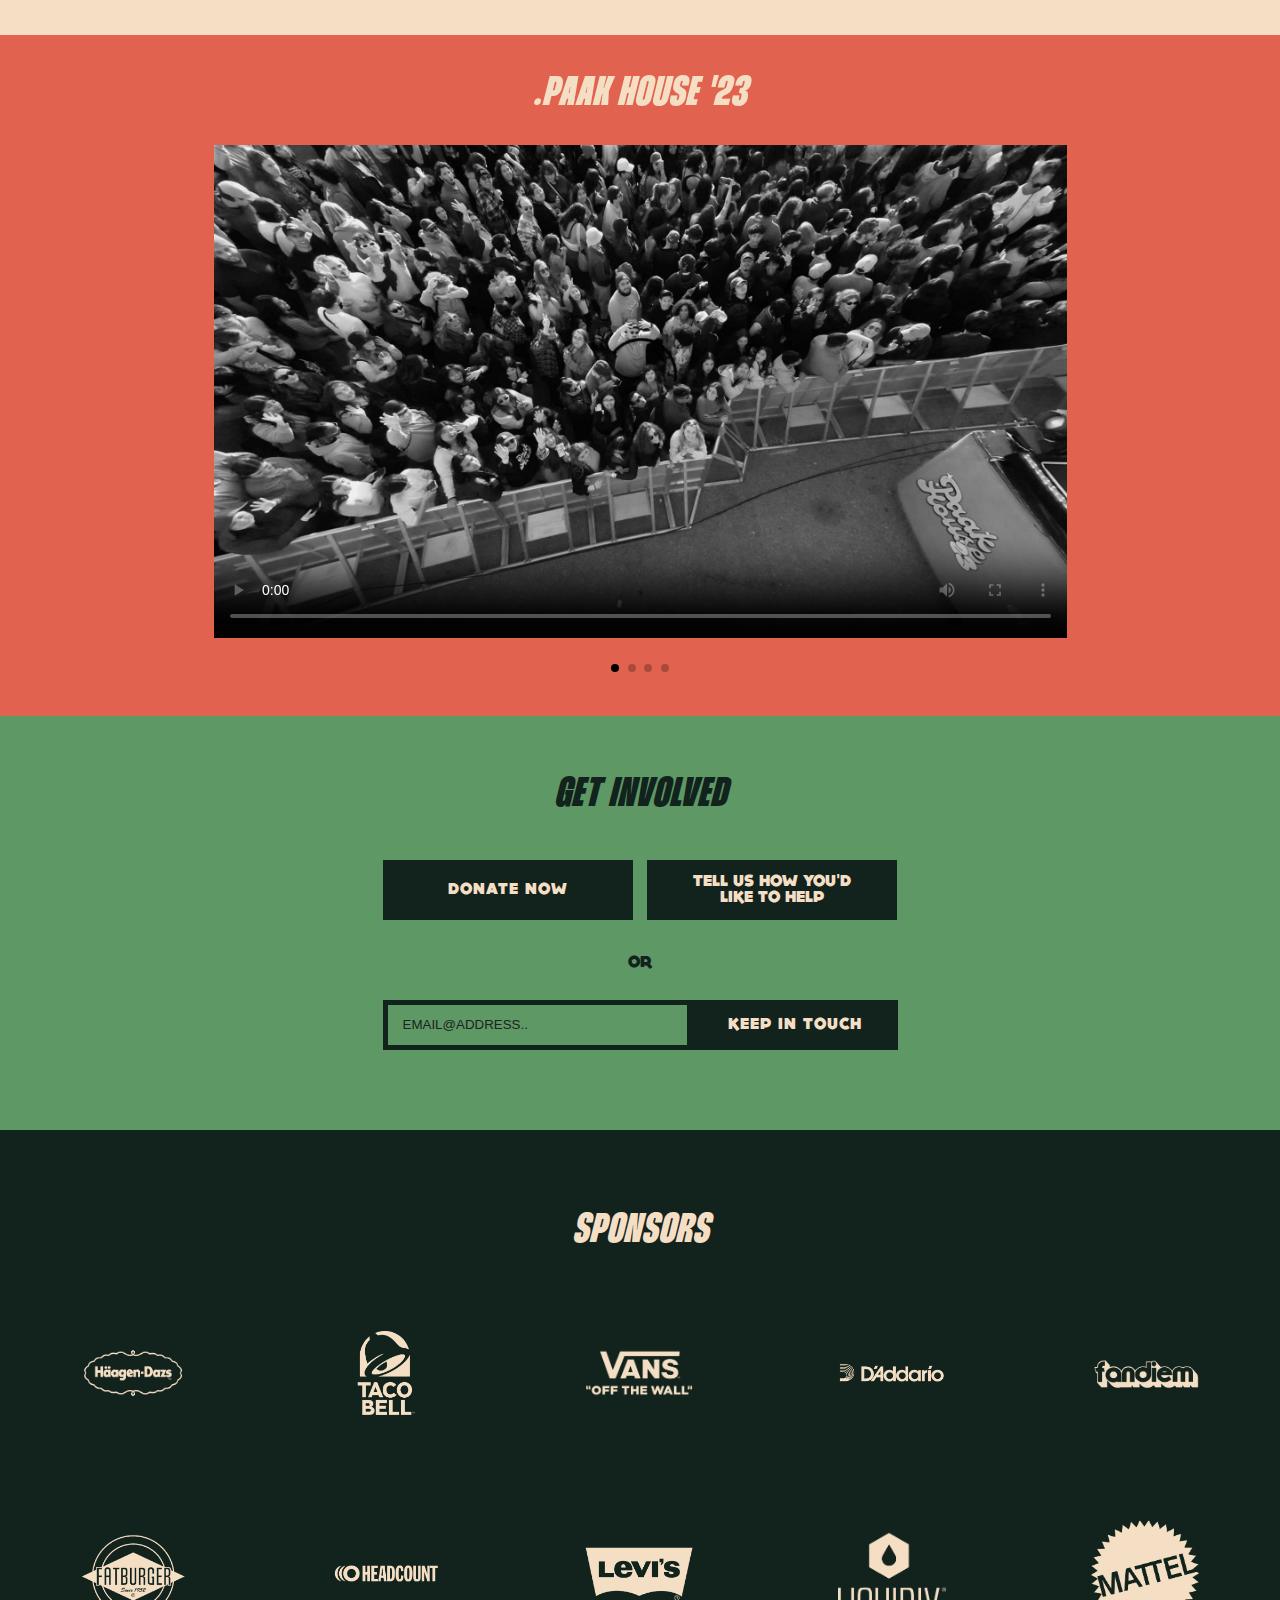
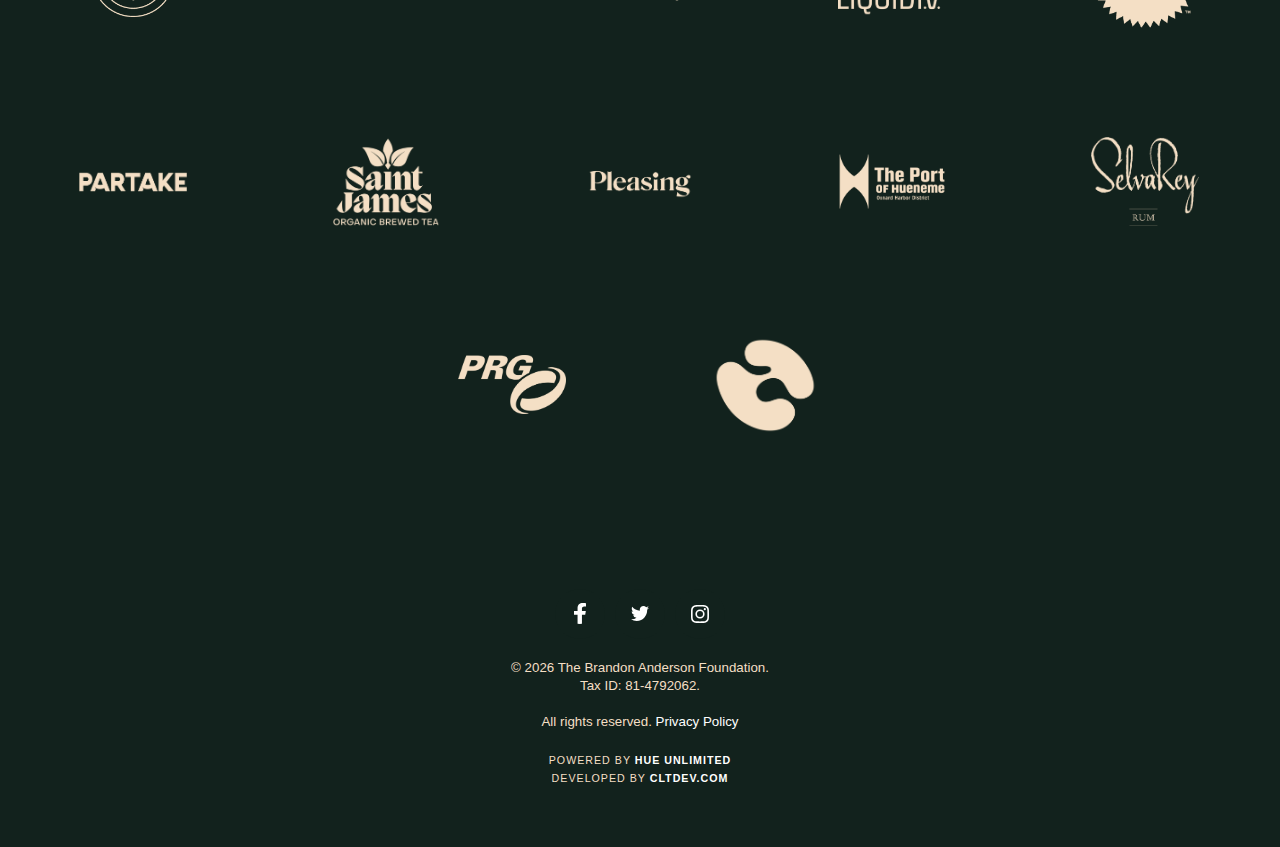
==== commit 0b8a897b: "move coming 2025 to single line" ====
--- a/index.html
+++ b/index.html
@@ -106,8 +106,7 @@
 				<div id="logo">
 					<img src="assets/img/2024/logo.png" alt="" />
 					<div className="tagline">
-						<h1>Coming</h1>
-						<p>2025</p>
+						<h1>Coming 2025</h1>
 						<p>Ventura County</p>
 					</div>
 					<!-- <button class="dice-widget-btn" data-dice-id="6197f72ee5a5ad0001d8c41d">Get Tickets</button> -->
